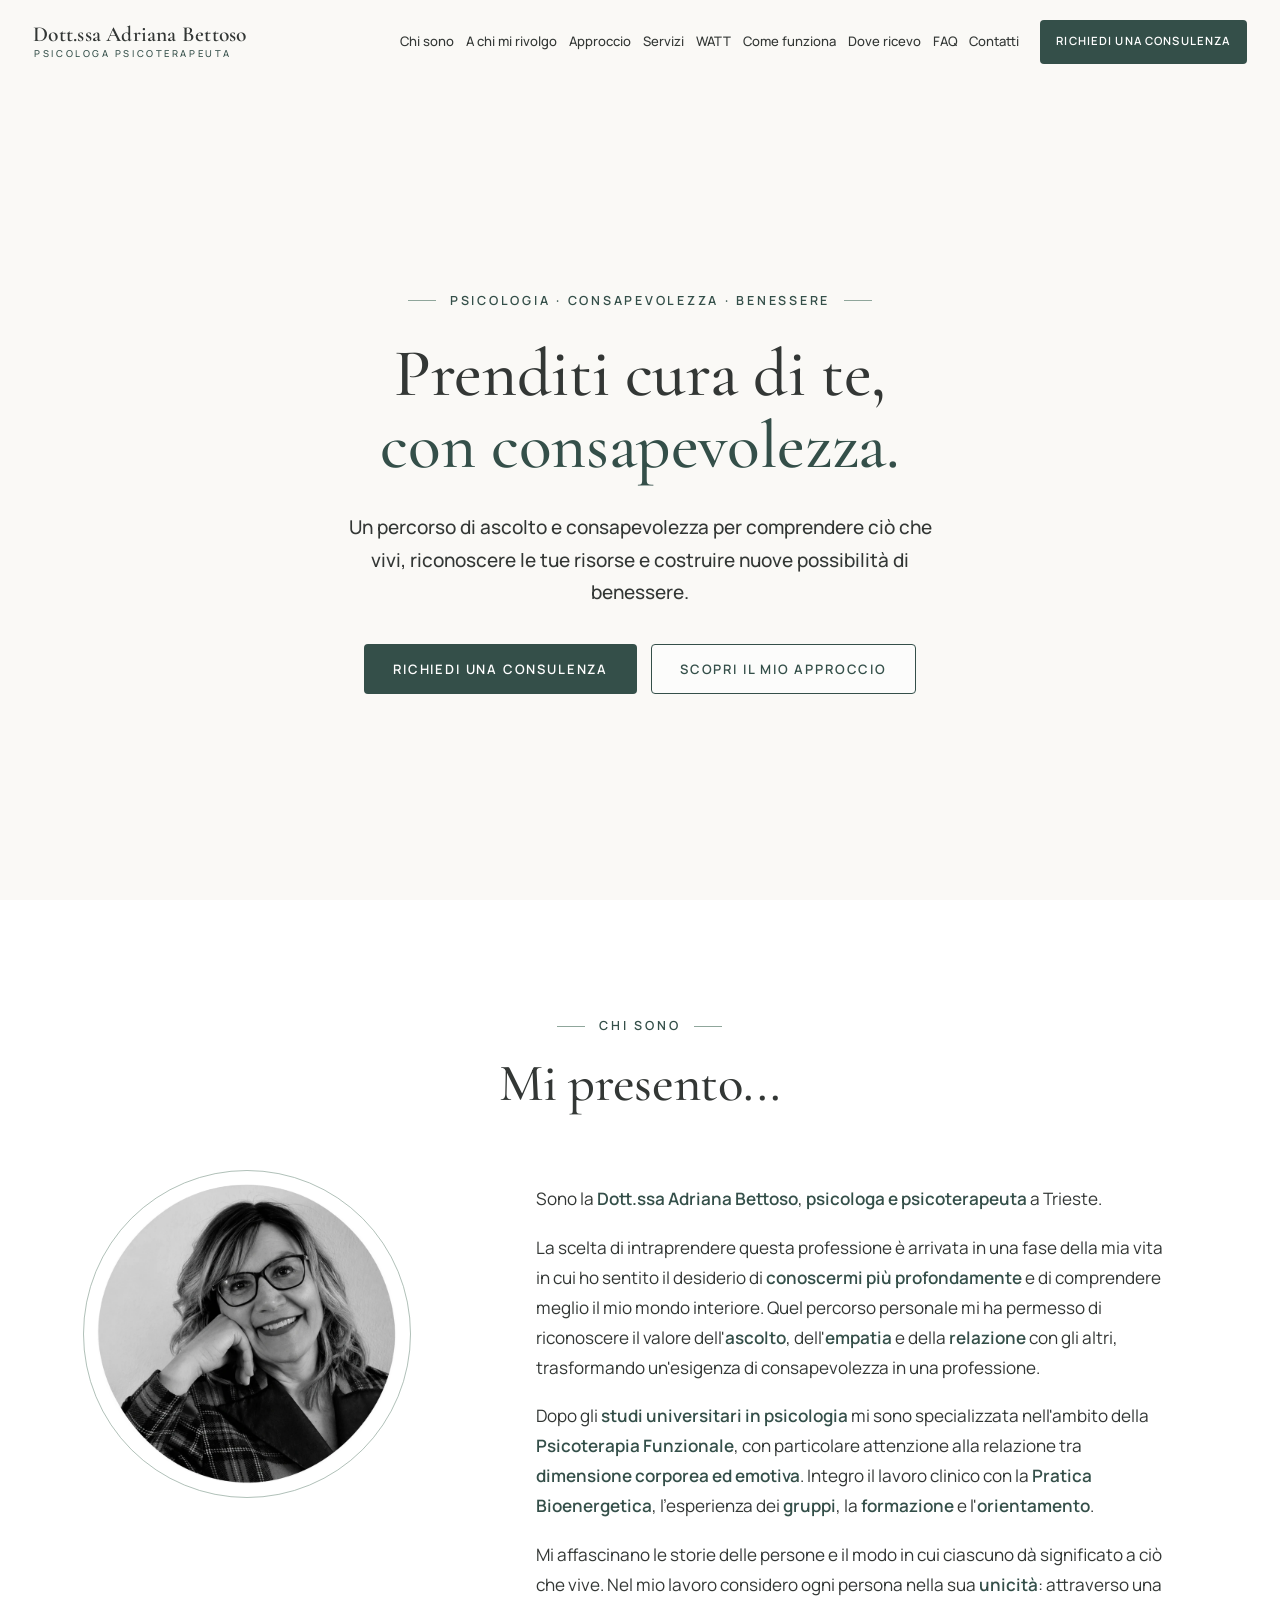
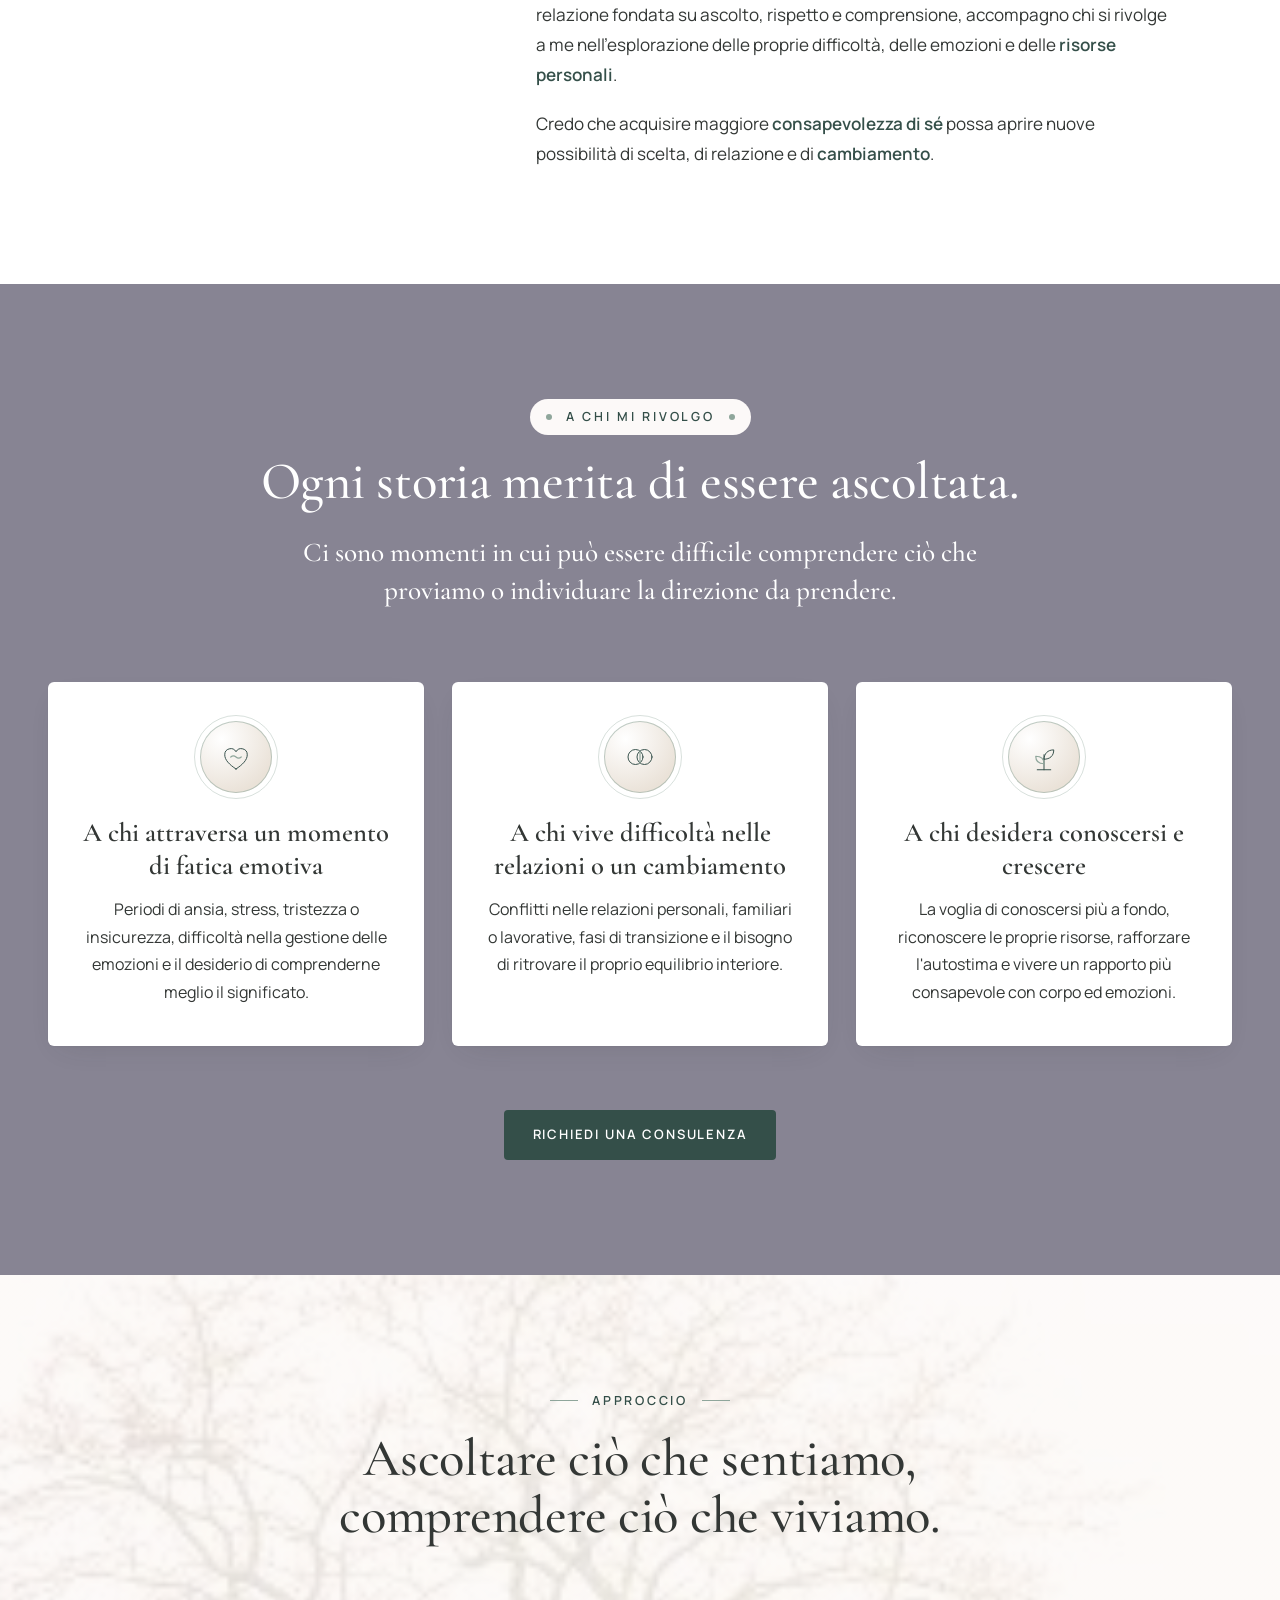
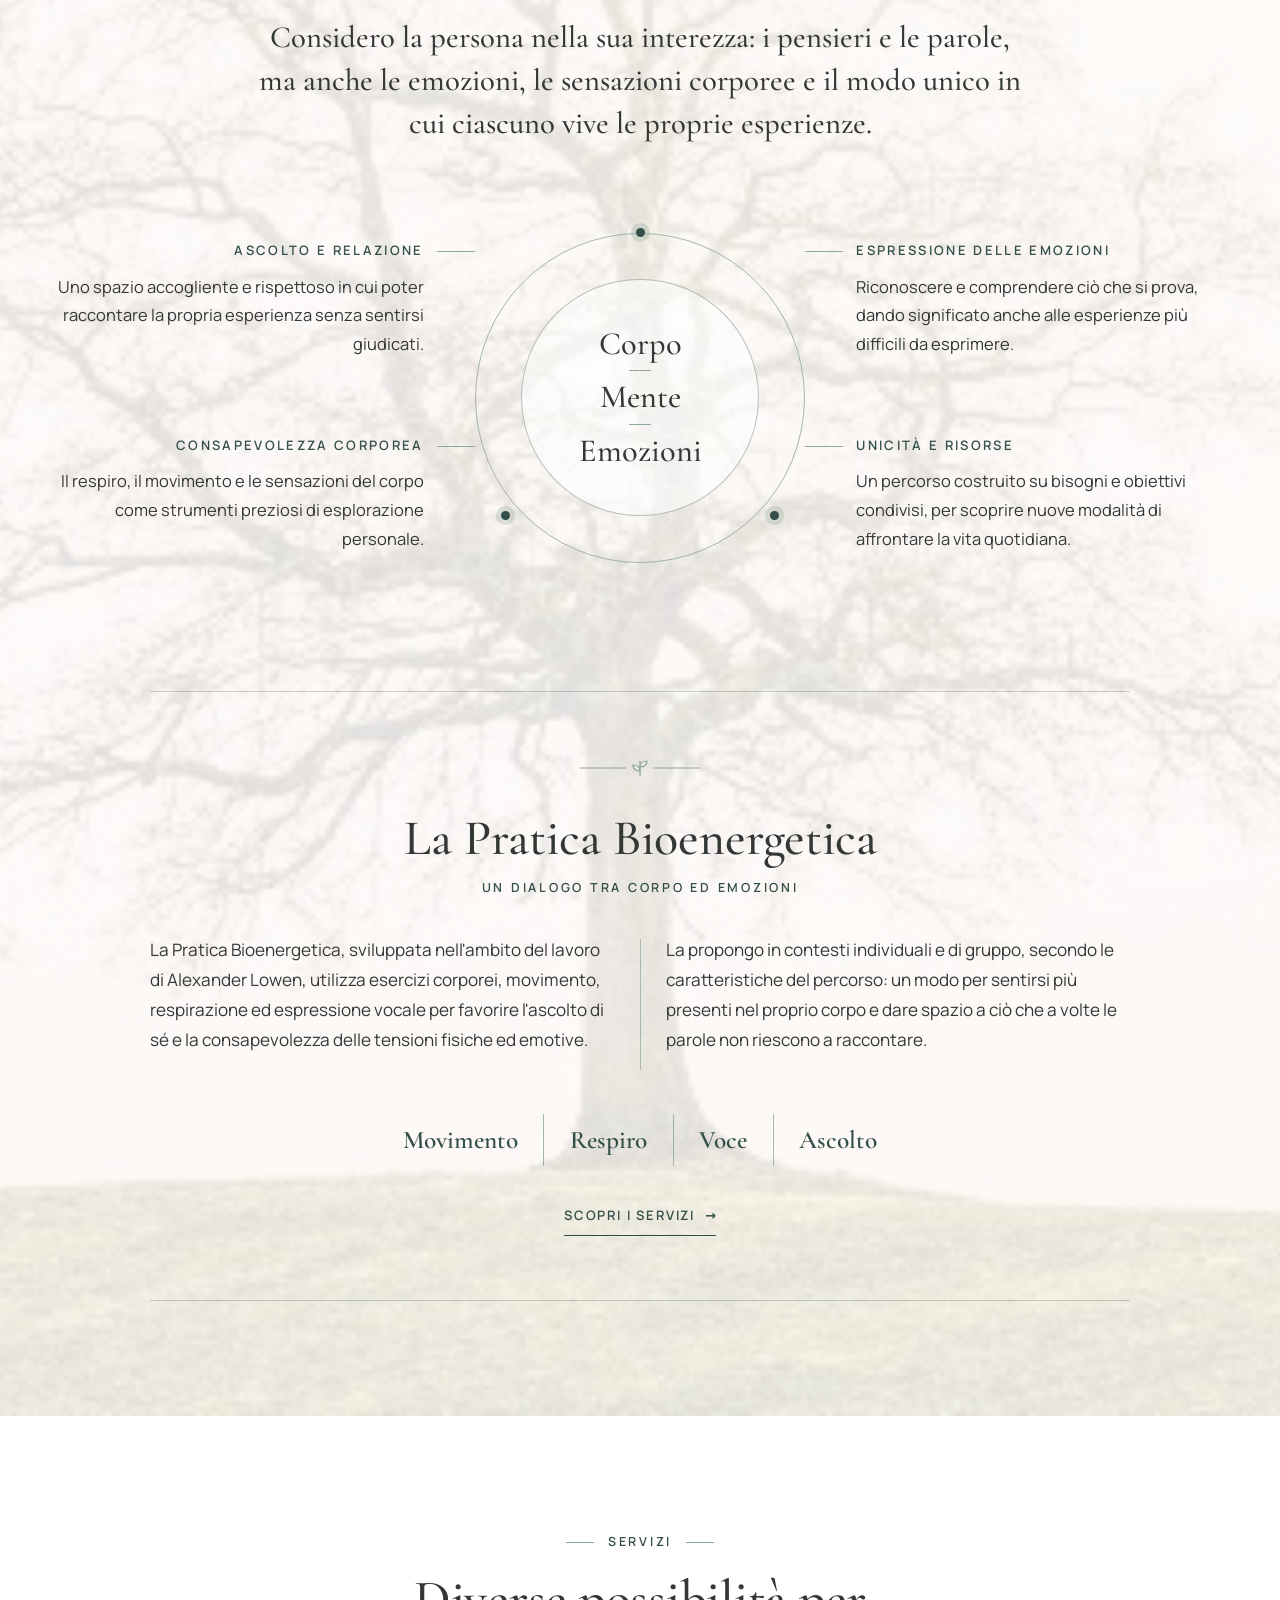
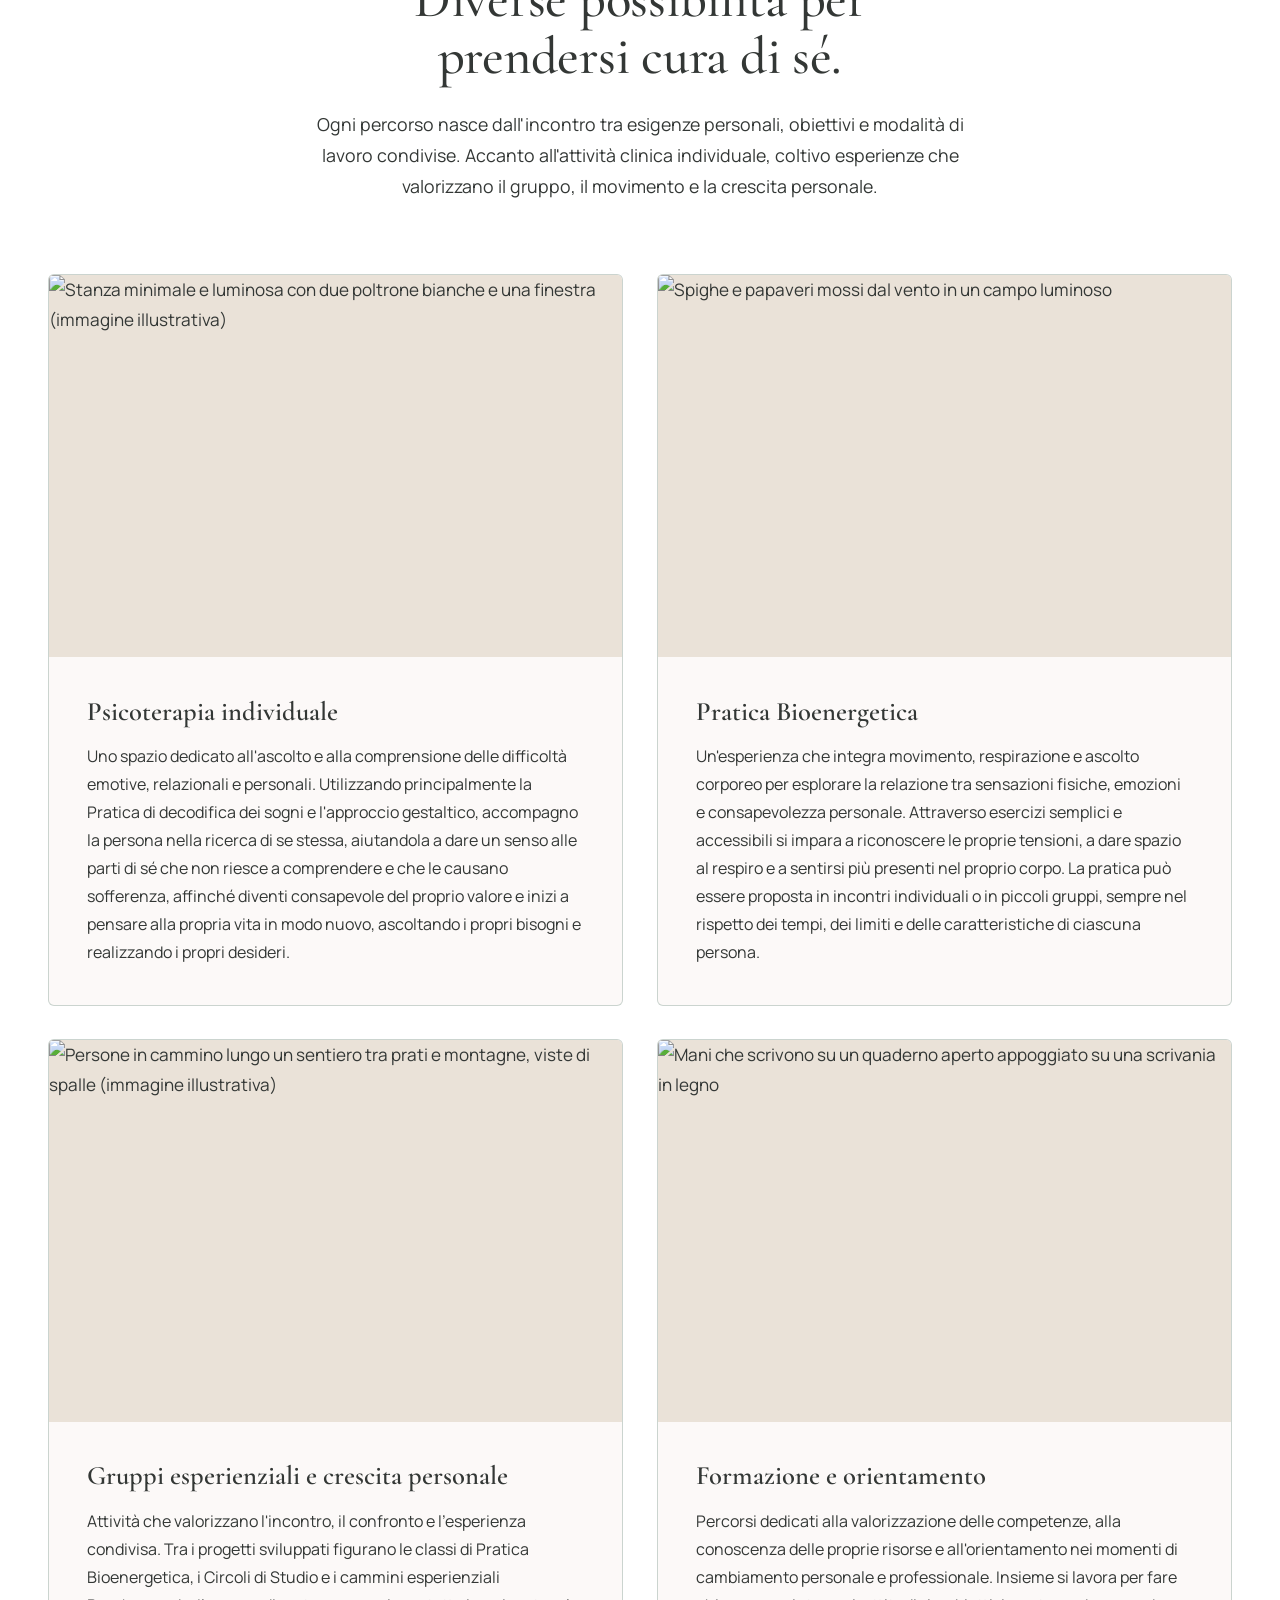
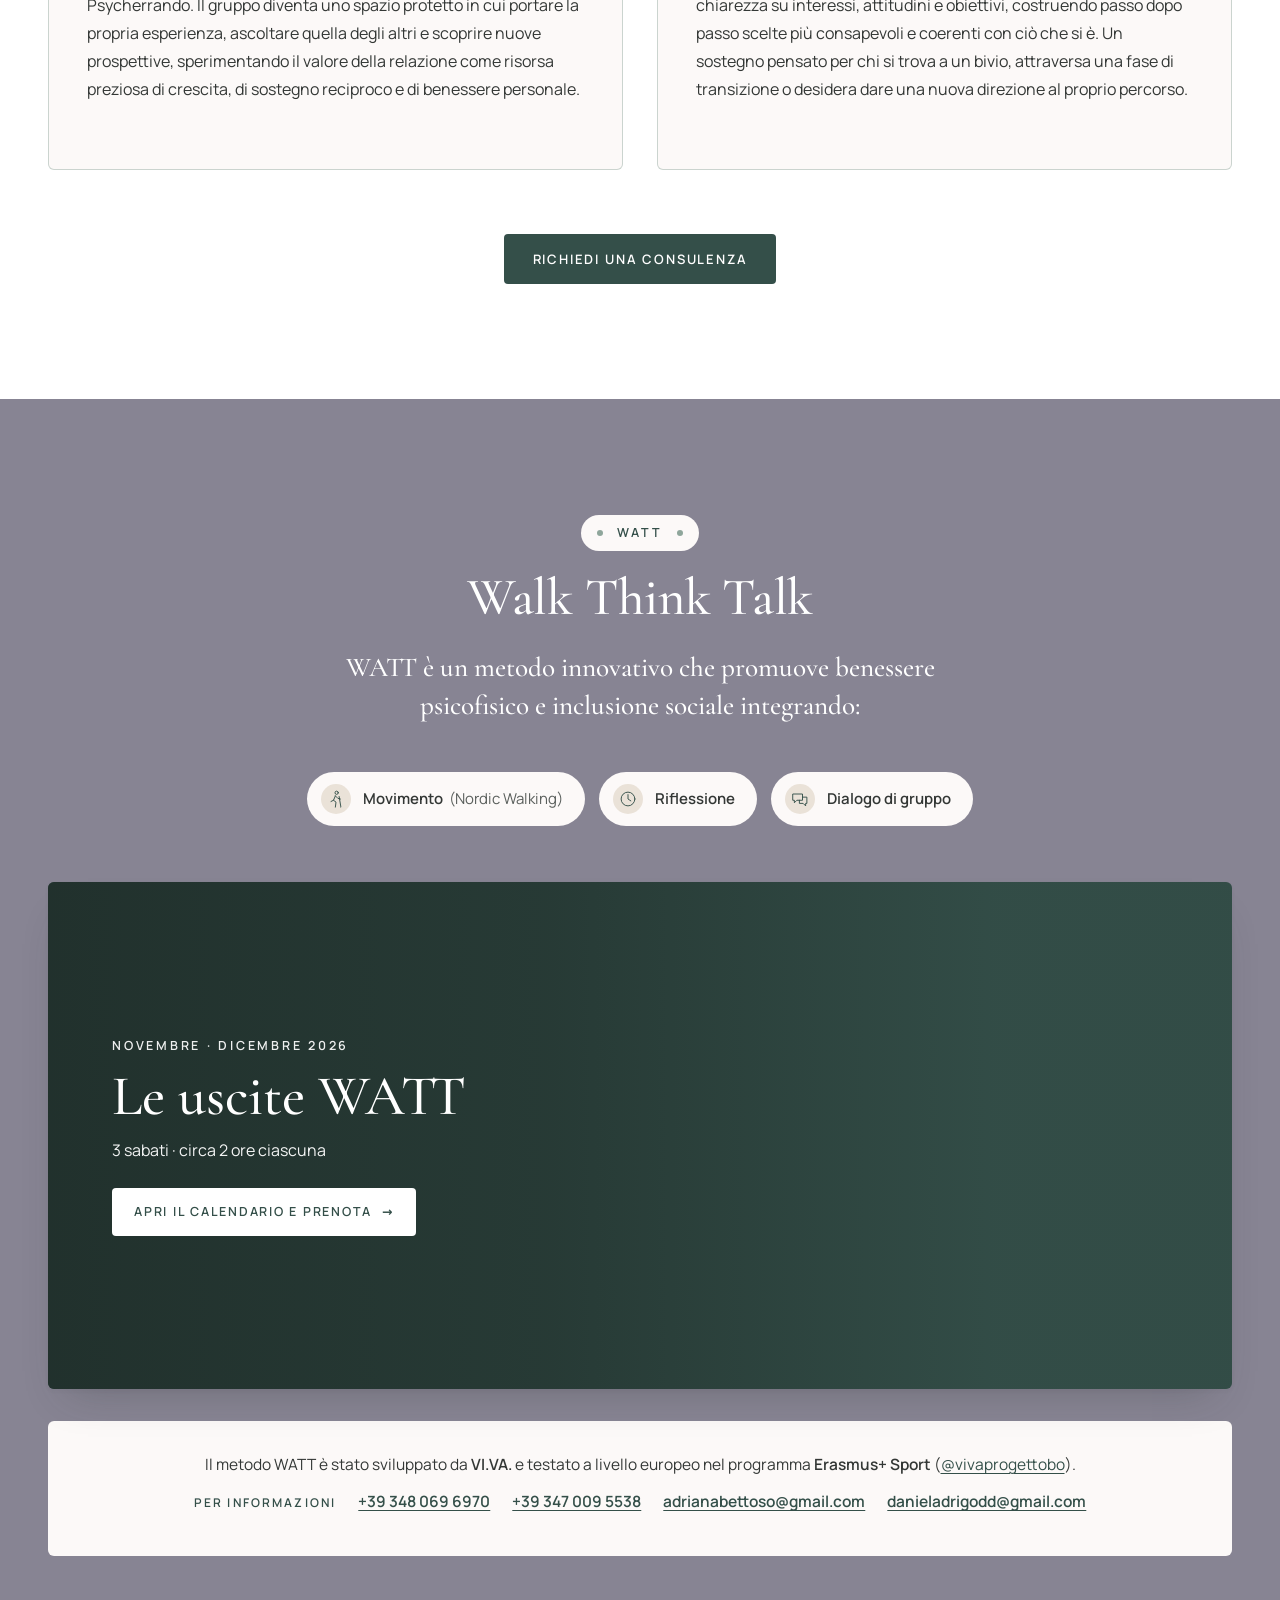
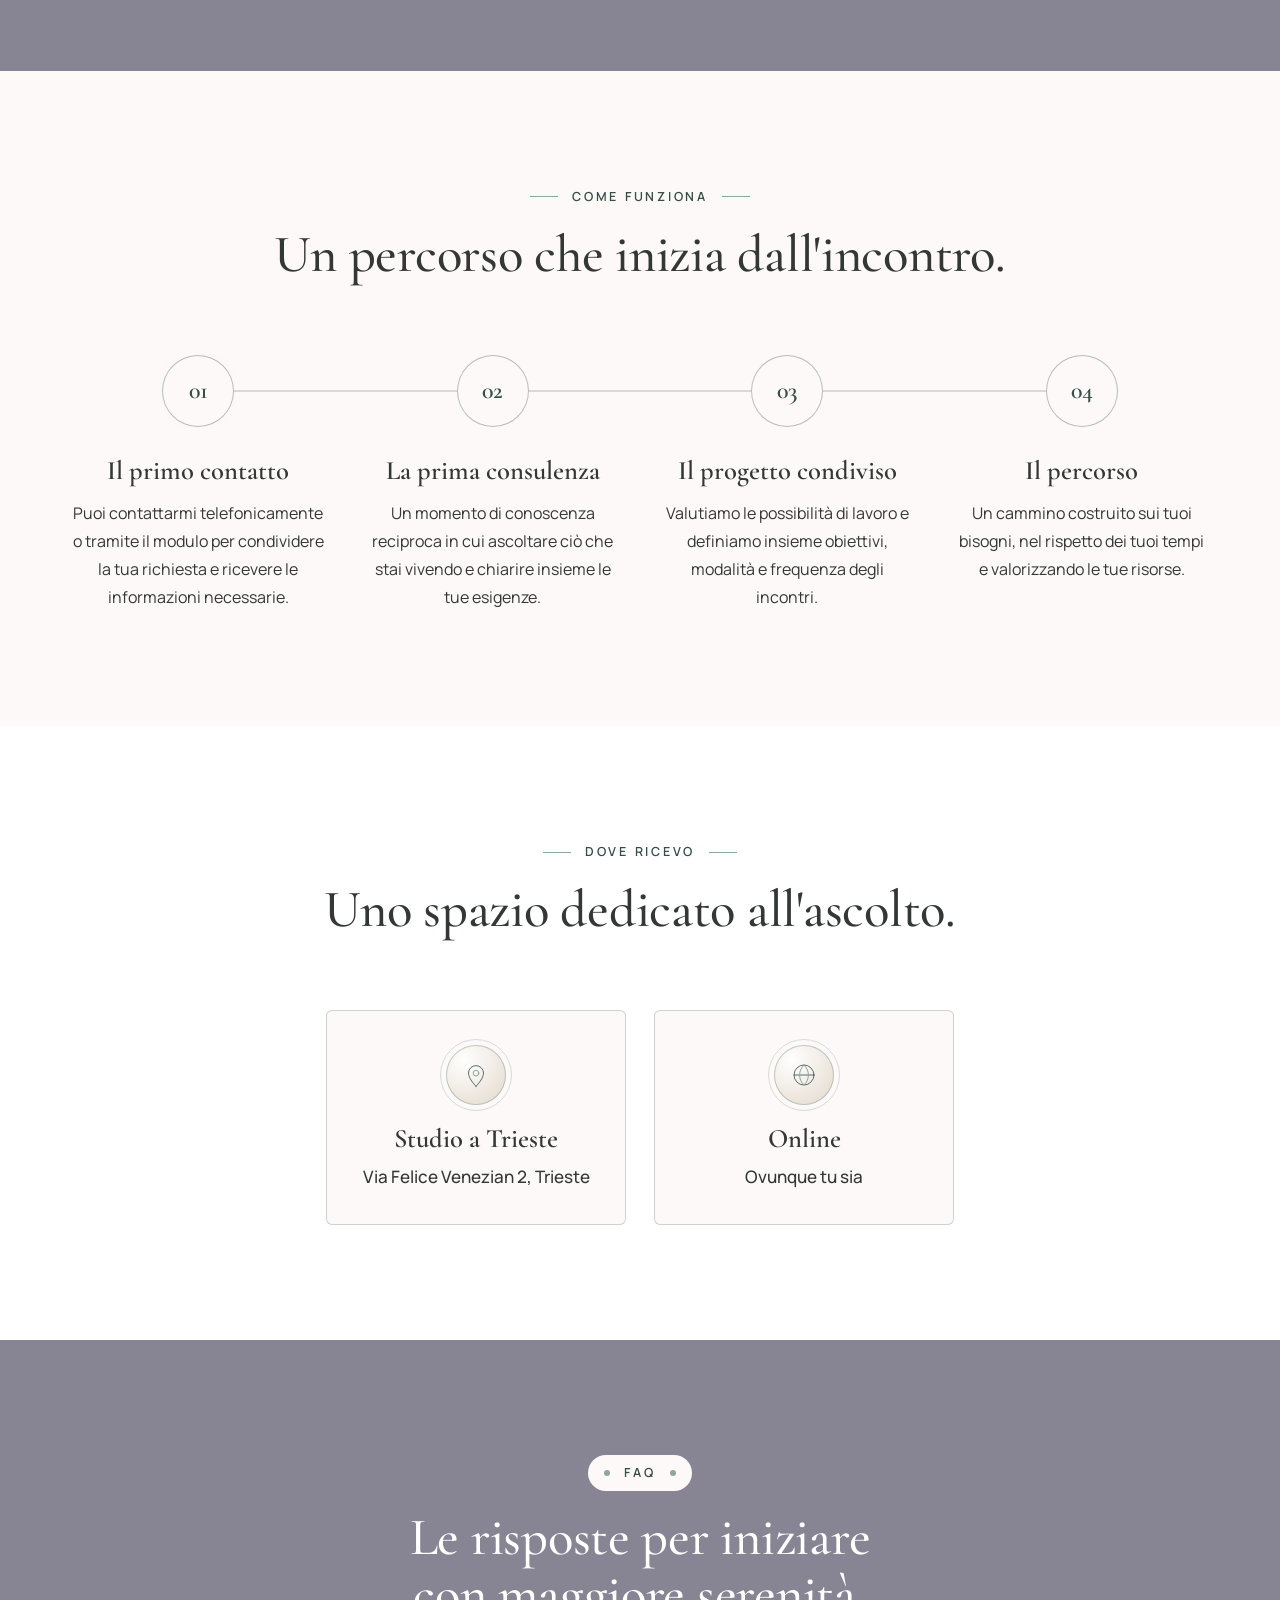
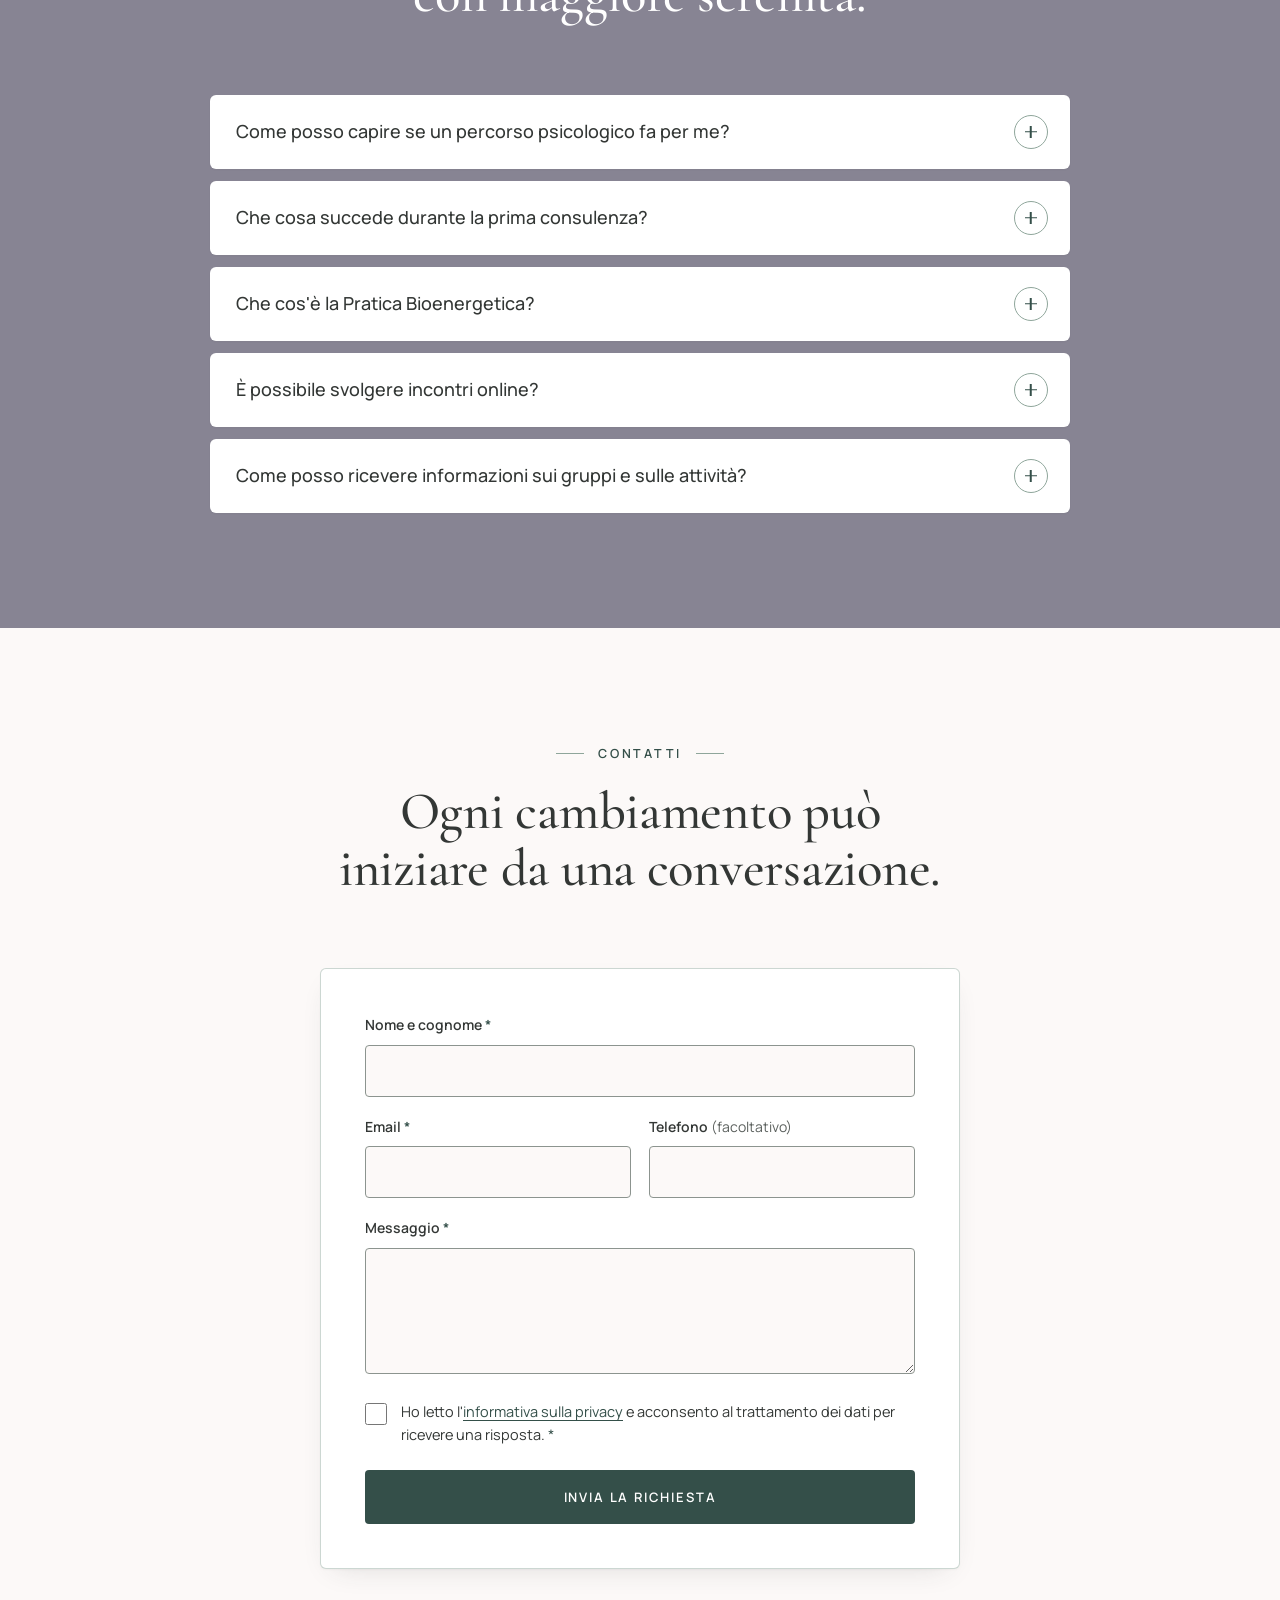
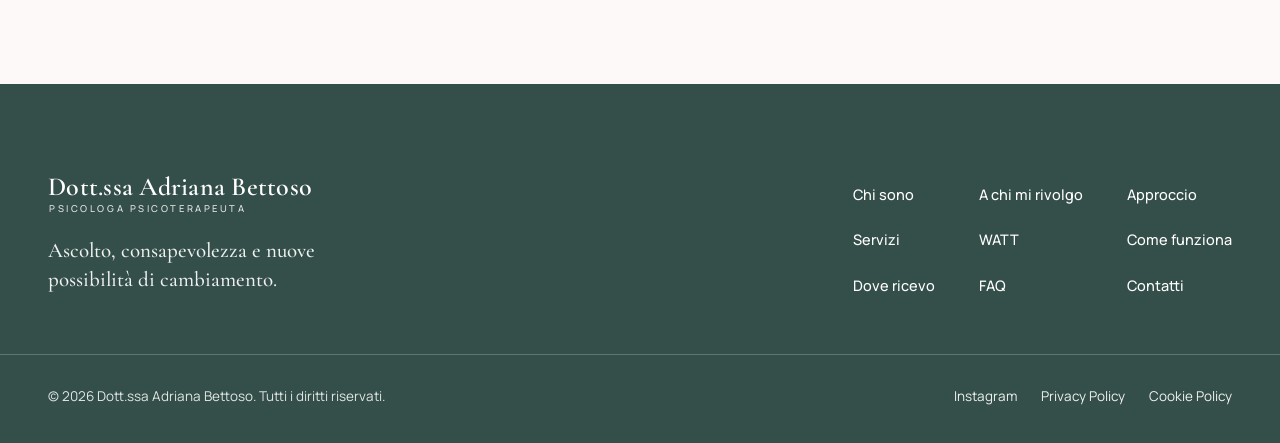
==== index.html @ 7ecc346e "Sito one-page Dott.ssa Adriana Bettoso Header e footer con tutte le voci di menu, hero bicolore, Chi" ====
<!doctype html>
<html lang="it">
<head>
  <meta charset="utf-8">
  <meta name="viewport" content="width=device-width, initial-scale=1">
  <title>Adriana Bettoso | Psicologa Psicoterapeuta a Trieste</title>
  <meta name="description" content="Adriana Bettoso, psicologa psicoterapeuta a Trieste. Percorsi individuali, approccio psico-corporeo, Pratica Bioenergetica e crescita personale.">
  <meta name="theme-color" content="#FAF9F6">
  <meta property="og:type" content="website">
  <meta property="og:locale" content="it_IT">
  <meta property="og:title" content="Adriana Bettoso | Psicologa Psicoterapeuta a Trieste">
  <meta property="og:description" content="Percorsi individuali, approccio psico-corporeo, Pratica Bioenergetica e crescita personale a Trieste.">
  <!-- TODO prima della pubblicazione definitiva: <link rel="canonical" href="https://DOMINIO-DEFINITIVO/"> e og:url / og:image -->

  <link rel="preload" href="assets/fonts/cormorant-garamond-latin.woff2" as="font" type="font/woff2" crossorigin>
  <link rel="preload" href="assets/fonts/manrope-latin.woff2" as="font" type="font/woff2" crossorigin>
  <link rel="preconnect" href="https://images.unsplash.com">
  <link rel="preload" as="image"
        imagesrcset="https://images.unsplash.com/photo-1441974231531-c6227db76b6e?auto=format&fit=crop&w=800&q=70 800w, https://images.unsplash.com/photo-1441974231531-c6227db76b6e?auto=format&fit=crop&w=1400&q=70 1400w, https://images.unsplash.com/photo-1441974231531-c6227db76b6e?auto=format&fit=crop&w=2200&q=70 2200w"
        imagesizes="100vw" fetchpriority="high">
  <link rel="stylesheet" href="assets/css/style.css">
  <script>document.documentElement.classList.add('js');</script>

  <!--
    Dati strutturati: da attivare SOLO dopo conferma di indirizzo, telefono e dati professionali.
    <script type="application/ld+json">
    {
      "@context": "https://schema.org",
      "@type": "Psychologist",
      "name": "Dott.ssa Adriana Bettoso",
      "description": "Psicologa Psicoterapeuta a Trieste",
      "telephone": "+39 348 069 6970",
      "address": { "@type": "PostalAddress", "streetAddress": "Via Felice Venezian 2", "addressLocality": "Trieste", "addressCountry": "IT" },
      "sameAs": ["https://www.instagram.com/abettoso/"]
    }
    </script>
  -->
</head>
<body>
  <a class="skip-link" href="#main">Vai al contenuto</a>

  <!-- HEADER -->
  <header class="site-header" id="site-header">
    <div class="header-inner">
      <a class="wordmark" href="#home" aria-label="Dott.ssa Adriana Bettoso, Psicologa Psicoterapeuta — torna all'inizio">
        <span class="wordmark-name">Dott.ssa Adriana Bettoso</span>
        <span class="wordmark-role">Psicologa Psicoterapeuta</span>
      </a>

      <button class="nav-toggle" type="button" aria-expanded="false" aria-controls="site-nav">
        <span class="nav-toggle-lines" aria-hidden="true"><span></span><span></span><span></span></span>
        <span class="visually-hidden">Apri il menu</span>
      </button>

      <nav class="site-nav" id="site-nav" aria-label="Navigazione principale">
        <ul class="nav-list">
          <li><a href="#chi-sono">Chi sono</a></li>
          <li><a href="#a-chi-mi-rivolgo">A chi mi rivolgo</a></li>
          <li><a href="#approccio">Approccio</a></li>
          <li><a href="#servizi">Servizi</a></li>
          <li><a href="#watt">WATT</a></li>
          <li><a href="#come-funziona">Come funziona</a></li>
          <li><a href="#dove-ricevo">Dove ricevo</a></li>
          <li><a href="#faq">FAQ</a></li>
          <li><a href="#contatti">Contatti</a></li>
        </ul>
        <a class="btn btn-primary nav-cta" href="#contatti">Richiedi una consulenza</a>
      </nav>
    </div>
  </header>

  <main id="main">

    <!-- HERO -->
    <section class="hero" id="home" aria-labelledby="hero-title">
      <img class="hero-media"
           src="https://images.unsplash.com/photo-1441974231531-c6227db76b6e?auto=format&fit=crop&w=1400&q=70"
           srcset="https://images.unsplash.com/photo-1441974231531-c6227db76b6e?auto=format&fit=crop&w=800&q=70 800w,
                   https://images.unsplash.com/photo-1441974231531-c6227db76b6e?auto=format&fit=crop&w=1400&q=70 1400w,
                   https://images.unsplash.com/photo-1441974231531-c6227db76b6e?auto=format&fit=crop&w=2200&q=70 2200w"
           sizes="100vw" width="2200" height="1467"
           alt="Sentiero che attraversa un bosco illuminato dalla luce morbida del mattino"
           fetchpriority="high" decoding="async">
      <div class="hero-overlay" aria-hidden="true"></div>
      <div class="container hero-content">
        <p class="eyebrow">Psicologia · Consapevolezza · Benessere</p>
        <h1 id="hero-title">
          <span class="h1-line">Prenditi cura di te,</span>
          <span class="h1-line h1-accent">con consapevolezza.</span>
        </h1>
        <p class="hero-lead">Un percorso di ascolto e consapevolezza per comprendere ciò che vivi, riconoscere le tue risorse e costruire nuove possibilità di benessere.</p>
        <div class="btn-row">
          <a class="btn btn-primary" href="#contatti">Richiedi una consulenza</a>
          <a class="btn btn-secondary" href="#approccio">Scopri il mio approccio</a>
        </div>
      </div>
    </section>

    <!-- CHI SONO -->
    <section class="section bg-white" id="chi-sono" aria-labelledby="chi-sono-title">
      <div class="container about-layout">
        <figure class="about-photo reveal">
          <div class="portrait">
            <img src="assets/img/adriana-bettoso.webp" width="800" height="800" loading="lazy" decoding="async"
                 alt="Ritratto in bianco e nero della Dott.ssa Adriana Bettoso, sorridente, con occhiali e giacca a quadri">
          </div>
        </figure>

        <header class="section-head about-head reveal">
          <p class="eyebrow">Chi sono</p>
          <h2 id="chi-sono-title">Mi presento...</h2>
        </header>

        <div class="about-text reveal">
          <!-- Verificare denominazione esatta di titoli, istituti e dati di iscrizione all'Albo prima della pubblicazione. -->
          <p>Sono la <strong>Dott.ssa Adriana Bettoso</strong>, <strong>psicologa e psicoterapeuta</strong> a Trieste.</p>
          <p>La scelta di intraprendere questa professione è arrivata in una fase della mia vita in cui ho sentito il desiderio di <strong>conoscermi più profondamente</strong> e di comprendere meglio il mio mondo interiore. Quel percorso personale mi ha permesso di riconoscere il valore dell'<strong>ascolto</strong>, dell'<strong>empatia</strong> e della <strong>relazione</strong> con gli altri, trasformando un'esigenza di consapevolezza in una professione.</p>
          <p>Dopo gli <strong>studi universitari in psicologia</strong> mi sono specializzata nell'ambito della <strong>Psicoterapia Funzionale</strong>, con particolare attenzione alla relazione tra <strong>dimensione corporea ed emotiva</strong>. Integro il lavoro clinico con la <strong>Pratica Bioenergetica</strong>, l'esperienza dei <strong>gruppi</strong>, la <strong>formazione</strong> e l'<strong>orientamento</strong>.</p>
          <p>Mi affascinano le storie delle persone e il modo in cui ciascuno dà significato a ciò che vive. Nel mio lavoro considero ogni persona nella sua <strong>unicità</strong>: attraverso una relazione fondata su ascolto, rispetto e comprensione, accompagno chi si rivolge a me nell'esplorazione delle proprie difficoltà, delle emozioni e delle <strong>risorse personali</strong>.</p>
          <p>Credo che acquisire maggiore <strong>consapevolezza di sé</strong> possa aprire nuove possibilità di scelta, di relazione e di <strong>cambiamento</strong>.</p>
        </div>
      </div>
    </section>

    <!-- A CHI MI RIVOLGO -->
    <section class="section bg-mauve" id="a-chi-mi-rivolgo" aria-labelledby="rivolgo-title">
      <div class="container">
        <header class="section-head reveal">
          <p class="eyebrow">A chi mi rivolgo</p>
          <h2 id="rivolgo-title">Ogni storia merita di essere ascoltata.</h2>
          <p class="section-intro">Ci sono momenti in cui può essere difficile comprendere ciò che proviamo o individuare la direzione da prendere.</p>
        </header>

        <ul class="audience-grid" role="list">
          <li class="audience-card reveal">
            <span class="icon-badge" aria-hidden="true">
              <svg viewBox="0 0 48 48"><path d="M24 40c-9-6-15-12-15-19a8 8 0 0 1 15-4 8 8 0 0 1 15 4c0 7-6 13-15 19z"/><path class="accent" d="M17 24c2.5-2.2 4.5-2.2 7 0s4.5 2.2 7 0"/></svg>
            </span>
            <h3>A chi attraversa un momento di fatica emotiva</h3>
            <p>Periodi di ansia, stress, tristezza o insicurezza, difficoltà nella gestione delle emozioni e il desiderio di comprenderne meglio il significato.</p>
          </li>
          <li class="audience-card reveal">
            <span class="icon-badge" aria-hidden="true">
              <svg viewBox="0 0 48 48"><circle cx="18" cy="24" r="10"/><circle cx="30" cy="24" r="10"/><path class="accent" d="M24 16.5v15"/></svg>
            </span>
            <h3>A chi vive difficoltà nelle relazioni o un cambiamento</h3>
            <p>Conflitti nelle relazioni personali, familiari o lavorative, fasi di transizione e il bisogno di ritrovare il proprio equilibrio interiore.</p>
          </li>
          <li class="audience-card reveal">
            <span class="icon-badge" aria-hidden="true">
              <svg viewBox="0 0 48 48"><path d="M24 41V21"/><path d="M24 27c0-7.5 5-12.5 13-12.5 0 8-5 12.5-13 12.5z"/><path class="accent" d="M24 33c0-6-4-10-11-10 0 6 4 10 11 10z"/><path d="M15 41h18"/></svg>
            </span>
            <h3>A chi desidera conoscersi e crescere</h3>
            <p>La voglia di conoscersi più a fondo, riconoscere le proprie risorse, rafforzare l'autostima e vivere un rapporto più consapevole con corpo ed emozioni.</p>
          </li>
        </ul>

        <div class="section-cta reveal">
          <a class="btn btn-primary" href="#contatti">Richiedi una consulenza</a>
        </div>
      </div>
    </section>

    <!-- APPROCCIO -->
    <section class="section bg-cream approach" id="approccio" aria-labelledby="approccio-title">
      <div class="approach-bg" aria-hidden="true"></div>
      <div class="container">
        <header class="section-head reveal">
          <p class="eyebrow">Approccio</p>
          <h2 id="approccio-title">Ascoltare ciò che sentiamo, comprendere ciò che viviamo.</h2>
        </header>

        <p class="approach-lead reveal">Considero la persona nella sua interezza: i pensieri e le parole, ma anche le emozioni, le sensazioni corporee e il modo unico in cui ciascuno vive le proprie esperienze.</p>

        <div class="orbit-layout">
          <ul class="orbit-side orbit-left" role="list">
            <li class="orbit-item reveal">
              <h3>Ascolto e relazione</h3>
              <p>Uno spazio accogliente e rispettoso in cui poter raccontare la propria esperienza senza sentirsi giudicati.</p>
            </li>
            <li class="orbit-item reveal">
              <h3>Consapevolezza corporea</h3>
              <p>Il respiro, il movimento e le sensazioni del corpo come strumenti preziosi di esplorazione personale.</p>
            </li>
          </ul>

          <div class="orbit reveal" aria-hidden="true">
            <span class="orbit-ring orbit-ring-1"></span>
            <span class="orbit-ring orbit-ring-2"></span>
            <span class="orbit-dot orbit-dot-1"></span>
            <span class="orbit-dot orbit-dot-2"></span>
            <span class="orbit-dot orbit-dot-3"></span>
            <span class="orbit-words">
              <span>Corpo</span>
              <span class="orbit-sep"></span>
              <span>Mente</span>
              <span class="orbit-sep"></span>
              <span>Emozioni</span>
            </span>
          </div>

          <ul class="orbit-side orbit-right" role="list">
            <li class="orbit-item reveal">
              <h3>Espressione delle emozioni</h3>
              <p>Riconoscere e comprendere ciò che si prova, dando significato anche alle esperienze più difficili da esprimere.</p>
            </li>
            <li class="orbit-item reveal">
              <h3>Unicità e risorse</h3>
              <p>Un percorso costruito su bisogni e obiettivi condivisi, per scoprire nuove modalità di affrontare la vita quotidiana.</p>
            </li>
          </ul>
        </div>

        <div class="bio reveal" aria-labelledby="bio-title">
          <svg class="bio-sprig" viewBox="0 0 120 24" aria-hidden="true"><path d="M0 12h46M74 12h46"/><path d="M60 20V5"/><path d="M60 11c0-4 3-6 7-6 0 4-3 6-7 6zM60 15c0-4-3-6-7-6 0 4 3 6 7 6z"/></svg>
          <h3 id="bio-title">La Pratica Bioenergetica</h3>
          <p class="bio-caption">Un dialogo tra corpo ed emozioni</p>
          <div class="bio-columns">
            <p>La Pratica Bioenergetica, sviluppata nell'ambito del lavoro di Alexander Lowen, utilizza esercizi corporei, movimento, respirazione ed espressione vocale per favorire l'ascolto di sé e la consapevolezza delle tensioni fisiche ed emotive.</p>
            <p>La propongo in contesti individuali e di gruppo, secondo le caratteristiche del percorso: un modo per sentirsi più presenti nel proprio corpo e dare spazio a ciò che a volte le parole non riescono a raccontare.</p>
          </div>
          <ul class="bio-keywords" role="list">
            <li>Movimento</li>
            <li>Respiro</li>
            <li>Voce</li>
            <li>Ascolto</li>
          </ul>
          <a class="text-link" href="#servizi">Scopri i servizi</a>
        </div>
      </div>
    </section>

    <!-- SERVIZI -->
    <section class="section bg-white" id="servizi" aria-labelledby="servizi-title">
      <div class="container">
        <header class="section-head reveal">
          <p class="eyebrow">Servizi</p>
          <h2 id="servizi-title">Diverse possibilità per prendersi cura di sé.</h2>
          <p class="section-intro">Ogni percorso nasce dall'incontro tra esigenze personali, obiettivi e modalità di lavoro condivise. Accanto all'attività clinica individuale, coltivo esperienze che valorizzano il gruppo, il movimento e la crescita personale.</p>
        </header>

        <ul class="services-grid" role="list">
          <li class="service-card reveal">
            <div class="service-media">
              <img src="https://images.unsplash.com/photo-1781796113466-d74ff6c237d2?auto=format&fit=crop&w=900&h=600&q=72"
                   srcset="https://images.unsplash.com/photo-1781796113466-d74ff6c237d2?auto=format&fit=crop&w=600&h=400&q=72 600w,
                           https://images.unsplash.com/photo-1781796113466-d74ff6c237d2?auto=format&fit=crop&w=900&h=600&q=72 900w"
                   sizes="(min-width: 860px) 560px, 100vw" width="900" height="600" loading="lazy" decoding="async"
                   alt="Stanza minimale e luminosa con due poltrone bianche e una finestra (immagine illustrativa)">
            </div>
            <div class="service-body">
              <h3>Psicoterapia individuale</h3>
              <p>Uno spazio dedicato all'ascolto e alla comprensione delle difficoltà emotive, relazionali e personali. Utilizzando principalmente la Pratica di decodifica dei sogni e l'approccio gestaltico, accompagno la persona nella ricerca di se stessa, aiutandola a dare un senso alle parti di sé che non riesce a comprendere e che le causano sofferenza, affinché diventi consapevole del proprio valore e inizi a pensare alla propria vita in modo nuovo, ascoltando i propri bisogni e realizzando i propri desideri.</p>
            </div>
          </li>
          <li class="service-card reveal">
            <div class="service-media">
              <img src="https://images.unsplash.com/photo-1465146344425-f00d5f5c8f07?auto=format&fit=crop&w=900&h=600&q=70"
                   srcset="https://images.unsplash.com/photo-1465146344425-f00d5f5c8f07?auto=format&fit=crop&w=600&h=400&q=70 600w,
                           https://images.unsplash.com/photo-1465146344425-f00d5f5c8f07?auto=format&fit=crop&w=900&h=600&q=70 900w"
                   sizes="(min-width: 860px) 560px, 100vw" width="900" height="600" loading="lazy" decoding="async"
                   alt="Spighe e papaveri mossi dal vento in un campo luminoso">
            </div>
            <div class="service-body">
              <h3>Pratica Bioenergetica</h3>
              <p>Un'esperienza che integra movimento, respirazione e ascolto corporeo per esplorare la relazione tra sensazioni fisiche, emozioni e consapevolezza personale. Attraverso esercizi semplici e accessibili si impara a riconoscere le proprie tensioni, a dare spazio al respiro e a sentirsi più presenti nel proprio corpo. La pratica può essere proposta in incontri individuali o in piccoli gruppi, sempre nel rispetto dei tempi, dei limiti e delle caratteristiche di ciascuna persona.</p>
            </div>
          </li>
          <li class="service-card reveal">
            <div class="service-media">
              <img src="https://images.unsplash.com/photo-1551632811-561732d1e306?auto=format&fit=crop&w=900&h=600&q=70"
                   srcset="https://images.unsplash.com/photo-1551632811-561732d1e306?auto=format&fit=crop&w=600&h=400&q=70 600w,
                           https://images.unsplash.com/photo-1551632811-561732d1e306?auto=format&fit=crop&w=900&h=600&q=70 900w"
                   sizes="(min-width: 860px) 560px, 100vw" width="900" height="600" loading="lazy" decoding="async"
                   alt="Persone in cammino lungo un sentiero tra prati e montagne, viste di spalle (immagine illustrativa)">
            </div>
            <div class="service-body">
              <h3>Gruppi esperienziali e crescita personale</h3>
              <p>Attività che valorizzano l'incontro, il confronto e l'esperienza condivisa. Tra i progetti sviluppati figurano le classi di Pratica Bioenergetica, i Circoli di Studio e i cammini esperienziali Psycherrando. Il gruppo diventa uno spazio protetto in cui portare la propria esperienza, ascoltare quella degli altri e scoprire nuove prospettive, sperimentando il valore della relazione come risorsa preziosa di crescita, di sostegno reciproco e di benessere personale.</p>
            </div>
          </li>
          <li class="service-card reveal">
            <div class="service-media">
              <img src="https://images.unsplash.com/photo-1456324504439-367cee3b3c32?auto=format&fit=crop&w=900&h=600&q=70"
                   srcset="https://images.unsplash.com/photo-1456324504439-367cee3b3c32?auto=format&fit=crop&w=600&h=400&q=70 600w,
                           https://images.unsplash.com/photo-1456324504439-367cee3b3c32?auto=format&fit=crop&w=900&h=600&q=70 900w"
                   sizes="(min-width: 860px) 560px, 100vw" width="900" height="600" loading="lazy" decoding="async"
                   alt="Mani che scrivono su un quaderno aperto appoggiato su una scrivania in legno">
            </div>
            <div class="service-body">
              <h3>Formazione e orientamento</h3>
              <p>Percorsi dedicati alla valorizzazione delle competenze, alla conoscenza delle proprie risorse e all'orientamento nei momenti di cambiamento personale e professionale. Insieme si lavora per fare chiarezza su interessi, attitudini e obiettivi, costruendo passo dopo passo scelte più consapevoli e coerenti con ciò che si è. Un sostegno pensato per chi si trova a un bivio, attraversa una fase di transizione o desidera dare una nuova direzione al proprio percorso.</p>
            </div>
          </li>
        </ul>

        <div class="section-cta reveal">
          <a class="btn btn-primary" href="#contatti">Richiedi una consulenza</a>
        </div>
      </div>
    </section>

    <!-- WATT -->
    <section class="section bg-mauve" id="watt" aria-labelledby="watt-title">
      <div class="container">
        <header class="section-head reveal">
          <p class="eyebrow">WATT</p>
          <h2 id="watt-title">Walk Think Talk</h2>
          <p class="section-intro">WATT è un metodo innovativo che promuove benessere psicofisico e inclusione sociale integrando:</p>
        </header>

        <ul class="watt-pillars reveal" role="list">
          <li>
            <svg viewBox="0 0 32 32" aria-hidden="true"><circle cx="17" cy="6" r="2.6"/><path d="M15 11l-3 7 4 3-1 8M15 11l4 4 4 1M12 18l-4 2M21 12l3 18"/></svg>
            Movimento <span>(Nordic Walking)</span>
          </li>
          <li>
            <svg viewBox="0 0 32 32" aria-hidden="true"><circle cx="16" cy="16" r="11"/><path d="M16 9v7l4.5 3"/></svg>
            Riflessione
          </li>
          <li>
            <svg viewBox="0 0 32 32" aria-hidden="true"><path d="M5 8h15v10H11l-4 4v-4H5z"/><path d="M20 13h7v10h-2v4l-4-4h-6v-5"/></svg>
            Dialogo di gruppo
          </li>
        </ul>

        <button class="watt-cover reveal" type="button" id="watt-open" aria-haspopup="dialog" aria-controls="watt-dialog">
          <img src="https://images.unsplash.com/photo-1698924765005-61ced8afcdb4?auto=format&fit=crop&w=1400&h=600&q=72"
               srcset="https://images.unsplash.com/photo-1698924765005-61ced8afcdb4?auto=format&fit=crop&w=800&h=420&q=72 800w,
                       https://images.unsplash.com/photo-1698924765005-61ced8afcdb4?auto=format&fit=crop&w=1400&h=600&q=72 1400w,
                       https://images.unsplash.com/photo-1698924765005-61ced8afcdb4?auto=format&fit=crop&w=2000&h=860&q=72 2000w"
               sizes="(min-width: 1248px) 1200px, 100vw" width="1400" height="600" loading="lazy" decoding="async" alt="">
          <span class="watt-cover-shade" aria-hidden="true"></span>
          <span class="watt-cover-content">
            <span class="watt-cover-kicker">Novembre · Dicembre 2026</span>
            <span class="watt-cover-title">Le uscite WATT</span>
            <span class="watt-cover-meta">3 sabati · circa 2 ore ciascuna</span>
            <span class="watt-cover-cta">Apri il calendario e prenota <span aria-hidden="true">→</span></span>
          </span>
        </button>

        <div class="watt-info reveal">
          <p>Il metodo WATT è stato sviluppato da <strong>VI.VA.</strong> e testato a livello europeo nel programma <strong>Erasmus+ Sport</strong> (<a href="https://www.instagram.com/vivaprogettobo/" target="_blank" rel="noopener">@vivaprogettobo<span class="visually-hidden"> su Instagram, si apre in una nuova scheda</span></a>).</p>
          <p class="watt-contacts"><span class="watt-contacts-label">Per informazioni</span>
            <a href="tel:+393480696970">+39 348 069 6970</a>
            <a href="tel:+393470095538">+39 347 009 5538</a>
            <a href="mailto:adrianabettoso@gmail.com">adrianabettoso@gmail.com</a>
            <a href="mailto:danieladrigodd@gmail.com">danieladrigodd@gmail.com</a>
          </p>
        </div>
      </div>
    </section>

    <dialog class="watt-dialog" id="watt-dialog" aria-labelledby="watt-dialog-title">
      <div class="watt-dialog-inner">
        <button class="dialog-close" type="button" data-close-dialog>
          <span aria-hidden="true"></span><span class="visually-hidden">Chiudi il calendario</span>
        </button>
        <p class="eyebrow">WATT · Walk Think Talk</p>
        <h2 id="watt-dialog-title">Calendario delle uscite</h2>
        <p class="dialog-intro">Nei mesi di novembre e dicembre si effettueranno <strong>3 uscite</strong>, il sabato, della durata di <strong>circa 2 ore</strong>. Orario e punto di ritrovo vengono comunicati al momento della prenotazione.</p>

        <div class="cal-months" id="cal-months" aria-hidden="true"></div>

        <ul class="cal-dates" id="cal-dates" role="list">
          <li data-date="2026-11-14"></li>
          <li data-date="2026-11-21"></li>
          <li data-date="2026-12-05"></li>
        </ul>

        <p class="dialog-foot">Per informazioni: <a href="tel:+393480696970">+39 348 069 6970</a> · <a href="tel:+393470095538">+39 347 009 5538</a></p>
      </div>
    </dialog>

    <!-- COME FUNZIONA -->
    <section class="section bg-cream" id="come-funziona" aria-labelledby="funziona-title">
      <div class="container">
        <header class="section-head reveal">
          <p class="eyebrow">Come funziona</p>
          <h2 id="funziona-title">Un percorso che inizia dall'incontro.</h2>
        </header>

        <div class="steps" id="steps">
          <span class="steps-track" aria-hidden="true"></span>
          <span class="steps-fill" aria-hidden="true"></span>
          <ol class="steps-list" role="list">
            <li class="step">
              <span class="step-node" aria-hidden="true"><span>01</span></span>
              <div class="step-body">
                <h3><span class="visually-hidden">Passo 1: </span>Il primo contatto</h3>
                <p>Puoi contattarmi telefonicamente o tramite il modulo per condividere la tua richiesta e ricevere le informazioni necessarie.</p>
              </div>
            </li>
            <li class="step">
              <span class="step-node" aria-hidden="true"><span>02</span></span>
              <div class="step-body">
                <h3><span class="visually-hidden">Passo 2: </span>La prima consulenza</h3>
                <p>Un momento di conoscenza reciproca in cui ascoltare ciò che stai vivendo e chiarire insieme le tue esigenze.</p>
              </div>
            </li>
            <li class="step">
              <span class="step-node" aria-hidden="true"><span>03</span></span>
              <div class="step-body">
                <h3><span class="visually-hidden">Passo 3: </span>Il progetto condiviso</h3>
                <p>Valutiamo le possibilità di lavoro e definiamo insieme obiettivi, modalità e frequenza degli incontri.</p>
              </div>
            </li>
            <li class="step">
              <span class="step-node" aria-hidden="true"><span>04</span></span>
              <div class="step-body">
                <h3><span class="visually-hidden">Passo 4: </span>Il percorso</h3>
                <p>Un cammino costruito sui tuoi bisogni, nel rispetto dei tuoi tempi e valorizzando le tue risorse.</p>
              </div>
            </li>
          </ol>
        </div>
      </div>
    </section>

    <!-- DOVE RICEVO -->
    <section class="section bg-white" id="dove-ricevo" aria-labelledby="dove-title">
      <div class="container">
        <header class="section-head reveal">
          <p class="eyebrow">Dove ricevo</p>
          <h2 id="dove-title">Uno spazio dedicato all'ascolto.</h2>
        </header>

        <!-- Indirizzo da confermare prima della pubblicazione definitiva. -->
        <ul class="place-cards" role="list">
          <li class="place-card reveal">
            <span class="icon-badge icon-badge-sm" aria-hidden="true">
              <svg viewBox="0 0 48 48"><path d="M24 42s-12-11.5-12-21a12 12 0 0 1 24 0c0 9.5-12 21-12 21z"/><circle class="accent" cx="24" cy="21" r="4.5"/></svg>
            </span>
            <h3>Studio a Trieste</h3>
            <p>Via Felice Venezian 2, Trieste</p>
          </li>
          <li class="place-card reveal">
            <span class="icon-badge icon-badge-sm" aria-hidden="true">
              <svg viewBox="0 0 48 48"><circle cx="24" cy="24" r="16"/><path d="M8 24h32"/><path class="accent" d="M24 8c-5 5-7 10-7 16s2 11 7 16c5-5 7-10 7-16s-2-11-7-16z"/></svg>
            </span>
            <h3>Online</h3>
            <p>Ovunque tu sia</p>
          </li>
        </ul>
      </div>
    </section>

    <!-- FAQ -->
    <section class="section bg-mauve" id="faq" aria-labelledby="faq-title">
      <div class="container container-narrow">
        <header class="section-head reveal">
          <p class="eyebrow">FAQ</p>
          <h2 id="faq-title">Le risposte per iniziare con maggiore serenità.</h2>
        </header>

        <div class="faq reveal">
          <div class="faq-item">
            <h3 class="faq-q">
              <button type="button" aria-expanded="false" aria-controls="faq-a1" id="faq-q1">
                Come posso capire se un percorso psicologico fa per me?
                <span class="faq-icon" aria-hidden="true"></span>
              </button>
            </h3>
            <div class="faq-a" id="faq-a1" role="region" aria-labelledby="faq-q1">
              <div><p>Non è necessario attendere che una difficoltà diventi insostenibile. Un primo confronto con me può aiutarti a chiarire ciò che stai vivendo e a valutare insieme se un percorso possa rispondere alle tue esigenze.</p></div>
            </div>
          </div>
          <div class="faq-item">
            <h3 class="faq-q">
              <button type="button" aria-expanded="false" aria-controls="faq-a2" id="faq-q2">
                Che cosa succede durante la prima consulenza?
                <span class="faq-icon" aria-hidden="true"></span>
              </button>
            </h3>
            <div class="faq-a" id="faq-a2" role="region" aria-labelledby="faq-q2">
              <div><p>La prima consulenza è un momento di conoscenza reciproca: ascolterò la tua situazione, potrai esprimere i tuoi dubbi e insieme comprenderemo quali possano essere le modalità di lavoro più adatte a te.</p></div>
            </div>
          </div>
          <div class="faq-item">
            <h3 class="faq-q">
              <button type="button" aria-expanded="false" aria-controls="faq-a3" id="faq-q3">
                Che cos'è la Pratica Bioenergetica?
                <span class="faq-icon" aria-hidden="true"></span>
              </button>
            </h3>
            <div class="faq-a" id="faq-a3" role="region" aria-labelledby="faq-q3">
              <div><p>È una pratica che propongo per favorire la consapevolezza di sé attraverso il movimento, il respiro e l'ascolto corporeo, aiutandoti a entrare in contatto con le tue esperienze emotive.</p></div>
            </div>
          </div>
          <div class="faq-item">
            <h3 class="faq-q">
              <button type="button" aria-expanded="false" aria-controls="faq-a4" id="faq-q4">
                È possibile svolgere incontri online?
                <span class="faq-icon" aria-hidden="true"></span>
              </button>
            </h3>
            <div class="faq-a" id="faq-a4" role="region" aria-labelledby="faq-q4">
              <div><p>Sì, offro anche consulenze online, che concordiamo insieme in base al tipo di percorso e alle tue esigenze.</p></div>
            </div>
          </div>
          <div class="faq-item">
            <h3 class="faq-q">
              <button type="button" aria-expanded="false" aria-controls="faq-a5" id="faq-q5">
                Come posso ricevere informazioni sui gruppi e sulle attività?
                <span class="faq-icon" aria-hidden="true"></span>
              </button>
            </h3>
            <div class="faq-a" id="faq-a5" role="region" aria-labelledby="faq-q5">
              <div><p>Puoi contattarmi direttamente: ti darò tutte le informazioni sulle iniziative disponibili, sulle modalità di partecipazione e sui prossimi appuntamenti, come le uscite WATT.</p></div>
            </div>
          </div>
        </div>
      </div>
    </section>

    <!-- CONTATTI -->
    <section class="section bg-cream" id="contatti" aria-labelledby="contatti-title">
      <div class="container">
        <header class="section-head reveal">
          <p class="eyebrow">Contatti</p>
          <h2 id="contatti-title">Ogni cambiamento può iniziare da una conversazione.</h2>
        </header>

        <!--
          Il form invia le richieste tramite FormSubmit (formsubmit.co) all'indirizzo adrianabettoso@gmail.com.
          Al primo invio FormSubmit manda un'email di ATTIVAZIONE a quell'indirizzo: va confermata una sola volta.
          Dopo l'attivazione è consigliabile sostituire l'email nell'endpoint con il codice alias fornito da FormSubmit.
        -->
        <form class="contact-form reveal" id="contact-form"
              data-endpoint="https://formsubmit.co/ajax/adrianabettoso@gmail.com" method="post" novalidate>
          <input type="hidden" name="_subject" value="Nuova richiesta di consulenza dal sito">
          <input type="hidden" name="_template" value="table">

          <div class="field">
            <label for="f-name">Nome e cognome <span class="req" aria-hidden="true">*</span></label>
            <input id="f-name" name="nome" type="text" autocomplete="name" required aria-describedby="f-name-err">
            <p class="field-error" id="f-name-err" aria-live="polite"></p>
          </div>
          <div class="field-row">
            <div class="field">
              <label for="f-email">Email <span class="req" aria-hidden="true">*</span></label>
              <input id="f-email" name="email" type="email" autocomplete="email" inputmode="email" required aria-describedby="f-email-err">
              <p class="field-error" id="f-email-err" aria-live="polite"></p>
            </div>
            <div class="field">
              <label for="f-phone">Telefono <span class="optional">(facoltativo)</span></label>
              <input id="f-phone" name="telefono" type="tel" autocomplete="tel" inputmode="tel">
            </div>
          </div>
          <div class="field">
            <label for="f-msg">Messaggio <span class="req" aria-hidden="true">*</span></label>
            <textarea id="f-msg" name="messaggio" rows="4" required aria-describedby="f-msg-err"></textarea>
            <p class="field-error" id="f-msg-err" aria-live="polite"></p>
          </div>

          <div class="hp" aria-hidden="true">
            <label for="f-honey">Lascia vuoto questo campo</label>
            <input id="f-honey" name="_honey" type="text" tabindex="-1" autocomplete="off">
          </div>

          <div class="field field-check">
            <input id="f-privacy" name="privacy" type="checkbox" value="accettata" required aria-describedby="f-privacy-err">
            <label for="f-privacy">Ho letto l'<a href="privacy-policy.html">informativa sulla privacy</a> e acconsento al trattamento dei dati per ricevere una risposta. <span class="req" aria-hidden="true">*</span></label>
            <p class="field-error" id="f-privacy-err" aria-live="polite"></p>
          </div>

          <button class="btn btn-primary btn-submit" type="submit">Invia la richiesta</button>
          <div class="form-status" id="form-status" role="status" aria-live="polite" tabindex="-1"></div>
        </form>
      </div>
    </section>
  </main>

  <!-- FOOTER -->
  <footer class="site-footer">
    <div class="container footer-inner">
      <div class="footer-brand">
        <p class="wordmark wordmark-light">
          <span class="wordmark-name">Dott.ssa Adriana Bettoso</span>
          <span class="wordmark-role">Psicologa Psicoterapeuta</span>
        </p>
        <p class="footer-tagline">Ascolto, consapevolezza e nuove possibilità di cambiamento.</p>
      </div>
      <nav aria-label="Collegamenti a piè di pagina">
        <ul class="footer-links">
          <li><a href="#chi-sono">Chi sono</a></li>
          <li><a href="#a-chi-mi-rivolgo">A chi mi rivolgo</a></li>
          <li><a href="#approccio">Approccio</a></li>
          <li><a href="#servizi">Servizi</a></li>
          <li><a href="#watt">WATT</a></li>
          <li><a href="#come-funziona">Come funziona</a></li>
          <li><a href="#dove-ricevo">Dove ricevo</a></li>
          <li><a href="#faq">FAQ</a></li>
          <li><a href="#contatti">Contatti</a></li>
        </ul>
      </nav>
    </div>
    <div class="container footer-bottom">
      <p>© <span id="year">2026</span> Dott.ssa Adriana Bettoso. Tutti i diritti riservati.</p>
      <!-- Dati professionali e fiscali (P.IVA, iscrizione all'Albo degli Psicologi FVG) da inserire solo dopo verifica. -->
      <ul class="footer-legal">
        <li><a href="https://www.instagram.com/abettoso/" target="_blank" rel="noopener">Instagram<span class="visually-hidden"> (si apre in una nuova scheda)</span></a></li>
        <li><a href="privacy-policy.html">Privacy Policy</a></li>
        <li><a href="cookie-policy.html">Cookie Policy</a></li>
      </ul>
    </div>
  </footer>

  <script src="assets/js/main.js" defer></script>
</body>
</html>
---- assets/css/style.css ----
/* ==========================================================
   Dott.ssa Adriana Bettoso — Psicologa Psicoterapeuta
   Editorial Nature × Body & Mind × Contemporary Wellness
   ========================================================== */

@font-face {
  font-family: "Cormorant Garamond";
  src: url("../fonts/cormorant-garamond-latin.woff2") format("woff2");
  font-weight: 500 600;
  font-style: normal;
  font-display: swap;
}
@font-face {
  font-family: "Manrope";
  src: url("../fonts/manrope-latin.woff2") format("woff2");
  font-weight: 400 600;
  font-style: normal;
  font-display: swap;
}

:root {
  /* Palette */
  --warm: #FAF9F6;
  --sage: #8FA69B;
  --forest: #344F49;
  --forest-dark: #2A413C;
  --lavender: #AAA5B5;
  --sand: #EAE2D8;
  --ink: #333735;
  --white: #FFFFFF;
  /* Sfondi sezione (alternanza richiesta) */
  --bg-1: #FFFFFF;
  --bg-2: #878493;
  --bg-3: #FCF9F8;

  --serif: "Cormorant Garamond", "Cormorant", Garamond, "Times New Roman", serif;
  --sans: "Manrope", system-ui, -apple-system, "Segoe UI", Roboto, sans-serif;

  --header-h: 84px;
  --radius: 6px;
  --radius-sm: 4px;
  --container: 1200px;
  --gutter: clamp(20px, 4vw, 48px);
  --section-y: clamp(80px, 9vw, 132px);
  --ease: cubic-bezier(.22, .61, .36, 1);
  --dur: 320ms;
  --shadow-soft: 0 1px 2px rgba(51, 55, 53, .04), 0 10px 28px -14px rgba(51, 55, 53, .18);
  --shadow-lift: 0 2px 4px rgba(51, 55, 53, .05), 0 22px 40px -20px rgba(51, 55, 53, .28);
  --muted: #5A5F5C;
}

/* ---------- Reset & base ---------- */
*, *::before, *::after { box-sizing: border-box; }
html {
  -webkit-text-size-adjust: 100%;
  scroll-behavior: smooth;
  scroll-padding-top: calc(var(--header-h) + 8px);
}
body {
  margin: 0;
  background: var(--warm);
  color: var(--ink);
  font-family: var(--sans);
  font-size: clamp(16px, 0.95rem + 0.15vw, 17.5px);
  font-weight: 400;
  line-height: 1.75;
  text-rendering: optimizeLegibility;
  -webkit-font-smoothing: antialiased;
  overflow-x: hidden;
}
img { display: block; max-width: 100%; height: auto; }
a { color: var(--forest); text-underline-offset: 3px; text-decoration-thickness: 1px; }
a:hover { color: var(--ink); }
p { margin: 0 0 1.1em; }
p:last-child { margin-bottom: 0; }
ul, ol { margin: 0; padding: 0; }
[role="list"] { list-style: none; }
figure { margin: 0; }
h1, h2, h3 { margin: 0; color: var(--ink); }
strong { font-weight: 600; }

h1, h2 {
  font-family: var(--serif);
  font-weight: 500;
  letter-spacing: -0.005em;
  line-height: 1.08;
  text-wrap: balance;
}
h1 { font-size: clamp(2.4rem, 1.5rem + 3.4vw, 4.6rem); }
h2 { font-size: clamp(2rem, 1.45rem + 2.3vw, 3.45rem); }
h3 {
  font-family: var(--serif);
  font-weight: 600;
  font-size: clamp(1.4rem, 1.22rem + 0.55vw, 1.75rem);
  line-height: 1.22;
}

:focus-visible { outline: 2px solid var(--forest); outline-offset: 3px; border-radius: 2px; }

.visually-hidden {
  position: absolute !important;
  width: 1px; height: 1px; padding: 0; margin: -1px;
  overflow: hidden; clip: rect(0 0 0 0); white-space: nowrap; border: 0;
}
.skip-link {
  position: absolute; left: 16px; top: -60px; z-index: 200;
  background: var(--forest); color: var(--white);
  padding: 10px 18px; border-radius: var(--radius-sm);
  font-weight: 600; text-decoration: none;
  transition: top var(--dur) var(--ease);
}
.skip-link:focus { top: 12px; color: var(--white); }

.container {
  width: 100%;
  max-width: calc(var(--container) + var(--gutter) * 2);
  margin-inline: auto;
  padding-inline: var(--gutter);
}
.container-narrow { max-width: calc(860px + var(--gutter) * 2); }

/* ---------- Eyebrow (mini-titoli = voci di menu) ---------- */
.eyebrow {
  display: flex; align-items: center; justify-content: center; gap: 14px;
  margin: 0 0 18px;
  font-family: var(--sans);
  font-size: 12.5px; font-weight: 600;
  letter-spacing: 0.22em; text-transform: uppercase;
  color: var(--forest);
  text-align: center;
}
.eyebrow::before, .eyebrow::after {
  content: ""; width: 28px; height: 1px; background: var(--sage); flex: none;
}

/* ---------- Buttons ---------- */
.btn {
  display: inline-flex; align-items: center; justify-content: center;
  min-height: 50px;
  padding: 14px 28px;
  border-radius: var(--radius-sm);
  border: 1px solid transparent;
  font-family: var(--sans);
  font-size: 13px; font-weight: 600;
  letter-spacing: 0.14em; text-transform: uppercase;
  text-decoration: none; text-align: center; line-height: 1.3;
  cursor: pointer;
  transition: background-color var(--dur) var(--ease), color var(--dur) var(--ease),
              border-color var(--dur) var(--ease), transform var(--dur) var(--ease);
}
.btn-primary { background: var(--forest); color: var(--white); }
.btn-primary:hover { background: var(--forest-dark); color: var(--white); }
.btn-primary:active { transform: translateY(1px); }
.btn-secondary { background: rgba(255, 255, 255, 0.55); color: var(--forest); border-color: var(--forest); }
.btn-secondary:hover { background: var(--forest); color: var(--white); }
.btn-row { display: flex; flex-wrap: wrap; gap: 14px; justify-content: center; }

.text-link {
  display: inline-flex; align-items: center; gap: 10px;
  font-size: 13px; font-weight: 600;
  letter-spacing: 0.14em; text-transform: uppercase;
  color: var(--forest); text-decoration: none;
  padding-block: 8px;
  border-bottom: 1px solid currentColor;
}
.text-link::after { content: "→"; letter-spacing: 0; transition: transform var(--dur) var(--ease); }
.text-link:hover { color: var(--ink); }
.text-link:hover::after { transform: translateX(4px); }

/* ---------- Header ---------- */
.site-header {
  position: sticky; top: 0; z-index: 100;
  height: var(--header-h);
  background: var(--warm);
  border-bottom: 1px solid transparent;
  transition: background-color var(--dur) var(--ease), border-color var(--dur) var(--ease);
}
.site-header.is-scrolled {
  background: rgba(250, 249, 246, 0.92);
  -webkit-backdrop-filter: saturate(140%) blur(10px);
  backdrop-filter: saturate(140%) blur(10px);
  border-bottom-color: rgba(143, 166, 155, 0.35);
}
.header-inner {
  height: 100%;
  max-width: 1520px;
  margin-inline: auto;
  padding-inline: clamp(20px, 2.6vw, 48px);
  display: flex; align-items: center; justify-content: space-between;
  gap: clamp(16px, 2vw, 40px);
}

.wordmark {
  display: inline-flex; flex-direction: column; align-items: flex-start;
  gap: 4px;
  margin: 0;
  text-decoration: none;
  color: var(--ink);
  line-height: 1;
  flex: none;
}
.wordmark:hover { color: var(--ink); }
.wordmark-name {
  font-family: var(--serif);
  font-weight: 600;
  font-size: clamp(20px, 0.9rem + 0.55vw, 25px);
  letter-spacing: 0.01em;
  white-space: nowrap;
}
.wordmark-role {
  font-family: var(--sans);
  font-weight: 500;
  font-size: 9.5px;
  letter-spacing: 0.27em;
  text-transform: uppercase;
  color: var(--forest);
  white-space: nowrap;
  padding-left: 1px;
}

.site-nav { display: flex; align-items: center; gap: clamp(14px, 1.6vw, 28px); }
.nav-list { display: flex; list-style: none; gap: clamp(8px, calc(1.4vw - 6px), 22px); }
.nav-list a {
  position: relative; display: inline-block;
  padding-block: 8px;
  font-size: clamp(12.5px, 0.62rem + 0.25vw, 14px);
  font-weight: 500;
  color: var(--ink);
  text-decoration: none;
  white-space: nowrap;
}
.nav-list a::after {
  content: ""; position: absolute; left: 0; right: 0; bottom: 2px;
  height: 1px; background: var(--forest);
  transform: scaleX(0); transform-origin: left;
  transition: transform var(--dur) var(--ease);
}
.nav-list a:hover, .nav-list a[aria-current="true"] { color: var(--forest); }
.nav-list a:hover::after, .nav-list a[aria-current="true"]::after { transform: scaleX(1); }
.nav-cta {
  min-height: 44px;
  padding: 11px clamp(14px, 1.2vw, 20px);
  font-size: clamp(11px, 0.55rem + 0.2vw, 12px);
  letter-spacing: 0.1em;
  white-space: nowrap;
}

.nav-toggle {
  display: none;
  width: 48px; height: 48px; margin-right: -10px;
  background: none; border: 0; cursor: pointer;
  color: var(--ink);
  align-items: center; justify-content: center;
}
.nav-toggle-lines { position: relative; width: 24px; height: 14px; display: block; }
.nav-toggle-lines span {
  position: absolute; left: 0; width: 100%; height: 1.5px; background: currentColor;
  transition: transform var(--dur) var(--ease), opacity var(--dur) var(--ease);
}
.nav-toggle-lines span:nth-child(1) { top: 0; }
.nav-toggle-lines span:nth-child(2) { top: 6.25px; }
.nav-toggle-lines span:nth-child(3) { top: 12.5px; }
.nav-toggle[aria-expanded="true"] .nav-toggle-lines span:nth-child(1) { transform: translateY(6.25px) rotate(45deg); }
.nav-toggle[aria-expanded="true"] .nav-toggle-lines span:nth-child(2) { opacity: 0; }
.nav-toggle[aria-expanded="true"] .nav-toggle-lines span:nth-child(3) { transform: translateY(-6.25px) rotate(-45deg); }

/* Mobile / tablet: menu hamburger */
@media (max-width: 1099px) {
  .nav-toggle { display: inline-flex; }
  .site-nav {
    position: fixed;
    top: var(--header-h); left: 0; right: 0;
    height: calc(100dvh - var(--header-h));
    flex-direction: column; align-items: stretch; justify-content: flex-start;
    gap: 26px;
    padding: 12px var(--gutter) 40px;
    background: var(--warm);
    border-top: 1px solid rgba(143, 166, 155, 0.35);
    overflow-y: auto;
    visibility: hidden; opacity: 0;
    transform: translateY(-8px);
    transition: opacity var(--dur) var(--ease), transform var(--dur) var(--ease), visibility 0s linear var(--dur);
  }
  .site-nav.is-open {
    visibility: visible; opacity: 1; transform: none;
    transition: opacity var(--dur) var(--ease), transform var(--dur) var(--ease), visibility 0s;
  }
  .nav-list { flex-direction: column; gap: 0; }
  .nav-list li { border-bottom: 1px solid rgba(143, 166, 155, 0.3); }
  .nav-list a {
    display: block;
    padding: 12px 2px;
    font-family: var(--serif);
    font-size: 24px; font-weight: 500;
  }
  .nav-list a::after { display: none; }
  .nav-cta { min-height: 52px; font-size: 13px; letter-spacing: 0.14em; }
  body.nav-open { overflow: hidden; }
}
@media (max-width: 640px) {
  :root { --header-h: 70px; }
  .wordmark-name { font-size: 20px; }
  .wordmark-role { font-size: 8.5px; letter-spacing: 0.25em; }
}

/* ---------- Hero ---------- */
.hero {
  position: relative;
  isolation: isolate;
  display: grid; place-items: center;
  min-height: clamp(560px, calc(100svh - var(--header-h)), 900px);
  padding-block: clamp(72px, 9vh, 120px);
  overflow: hidden;
  text-align: center;
}
.hero-media {
  position: absolute; inset: 0; z-index: -2;
  width: 100%; height: 100%;
  object-fit: cover; object-position: 50% 55%;
}
.hero-overlay {
  position: absolute; inset: 0; z-index: -1;
  background: radial-gradient(ellipse 62% 60% at 50% 50%,
    rgba(250, 249, 246, 0.80) 0%,
    rgba(250, 249, 246, 0.62) 60%,
    rgba(250, 249, 246, 0.40) 100%);
}
.hero-content { display: flex; flex-direction: column; align-items: center; max-width: 1040px; }
.hero h1 { margin-bottom: 28px; }
.h1-line { display: block; }
.h1-accent { color: var(--forest); }
@media (min-width: 768px) {
  .h1-line { white-space: nowrap; }
}
.hero-lead {
  max-width: 600px;
  font-size: clamp(16.5px, 0.95rem + 0.3vw, 19px);
  font-weight: 500;
  line-height: 1.7;
  margin-bottom: 36px;
}
.hero .eyebrow { margin-bottom: 26px; }

@media (max-width: 640px) {
  .hero { min-height: calc(100svh - var(--header-h)); padding-block: 64px; }
  .hero-media { object-position: 42% 50%; }
  .hero-overlay { background: rgba(250, 249, 246, 0.7); }
  .btn-row { flex-direction: column; width: 100%; max-width: 340px; }
  .btn-row .btn { width: 100%; }
}
@media (max-width: 420px) {
  .hero .eyebrow { font-size: 10.5px; letter-spacing: 0.13em; }
  .hero .eyebrow::before, .hero .eyebrow::after { display: none; }
}

/* ---------- Sections & backgrounds ---------- */
.section { position: relative; padding-block: var(--section-y); }
.bg-white { background: var(--bg-1); }
.bg-mauve { background: var(--bg-2); }
.bg-cream { background: var(--bg-3); }

.section-head { text-align: center; max-width: 820px; margin: 0 auto clamp(48px, 6vw, 72px); }
.section-intro {
  max-width: 680px;
  margin: 24px auto 0;
  font-size: clamp(16px, 0.95rem + 0.2vw, 18px);
}
.section-cta { display: flex; justify-content: center; margin-top: clamp(44px, 5vw, 64px); }

/* Sezioni su #878493: titoli bianchi grandi; mini-titolo in pillola chiara per garantire il contrasto */
.bg-mauve h2 { color: var(--white); }
.bg-mauve .eyebrow {
  width: fit-content;
  margin-inline: auto;
  padding: 7px 16px;
  background: var(--bg-3);
  border-radius: 999px;
  color: var(--forest);
}
.bg-mauve .eyebrow::before, .bg-mauve .eyebrow::after { width: 6px; height: 6px; border-radius: 50%; background: var(--sage); }
.bg-mauve .section-intro {
  font-family: var(--serif);
  font-size: clamp(1.4rem, 1.2rem + 0.7vw, 1.7rem); /* testo grande: contrasto AA per large text */
  font-weight: 500;
  line-height: 1.4;
  color: var(--white);
}

/* ---------- Chi sono ---------- */
.about-layout {
  display: grid;
  grid-template-columns: minmax(0, 4fr) minmax(0, 7fr);
  grid-template-areas:
    "head head"
    "photo text";
  column-gap: clamp(48px, 7vw, 104px);
  align-items: start;
}
.about-head { grid-area: head; }
.about-photo { grid-area: photo; position: sticky; top: calc(var(--header-h) + 40px); }
.about-text { grid-area: text; max-width: 64ch; }
.portrait {
  position: relative;
  width: min(100%, 300px);
  aspect-ratio: 1 / 1;
  margin-inline: auto;
}
.portrait::before {
  content: "";
  position: absolute; inset: -14px;
  border: 1px solid var(--sage);
  border-radius: 50%;
  opacity: .7;
}
.portrait img { width: 100%; height: 100%; object-fit: cover; border-radius: 50%; }
.about-text strong { color: var(--forest); }

@media (max-width: 860px) {
  .about-layout {
    grid-template-columns: 1fr;
    grid-template-areas: "photo" "head" "text";
  }
  .about-photo { position: static; margin-bottom: 44px; }
  .portrait { width: min(56vw, 220px); }
  .about-text { margin-inline: auto; }
}

/* ---------- Icone premium ---------- */
.icon-badge {
  position: relative;
  display: inline-grid; place-items: center;
  width: 72px; height: 72px;
  margin-bottom: 24px;
  border-radius: 50%;
  background: radial-gradient(circle at 30% 25%, #FFFFFF 0%, var(--sand) 75%);
  box-shadow: inset 0 0 0 1px rgba(143, 166, 155, 0.55);
}
.icon-badge::after {
  content: "";
  position: absolute; inset: -6px;
  border-radius: 50%;
  border: 1px solid rgba(143, 166, 155, 0.35);
}
.icon-badge svg {
  width: 36px; height: 36px;
  fill: none; stroke: var(--forest);
  stroke-width: 1.3; stroke-linecap: round; stroke-linejoin: round;
}
.icon-badge svg .accent { stroke: var(--sage); stroke-width: 1.6; }
.icon-badge-sm { width: 60px; height: 60px; margin-bottom: 18px; }
.icon-badge-sm svg { width: 30px; height: 30px; }

/* ---------- A chi mi rivolgo ---------- */
.audience-grid {
  display: grid;
  grid-template-columns: repeat(3, minmax(0, 1fr));
  gap: clamp(18px, 2.2vw, 28px);
}
.audience-card {
  background: var(--white);
  border: 1px solid rgba(255, 255, 255, 0.6);
  border-radius: var(--radius);
  padding: clamp(32px, 3vw, 44px) clamp(26px, 2.6vw, 36px);
  text-align: center;
  box-shadow: var(--shadow-soft);
  transition: transform var(--dur) var(--ease), box-shadow var(--dur) var(--ease);
}
.audience-card:hover { transform: translateY(-4px); box-shadow: var(--shadow-lift); }
.audience-card h3 { margin-bottom: 14px; }
.audience-card p { font-size: 16px; line-height: 1.72; }

@media (max-width: 900px) {
  .audience-grid { grid-template-columns: 1fr; max-width: 560px; margin-inline: auto; }
}

/* ---------- Approccio ---------- */
.approach { overflow: hidden; isolation: isolate; }
.approach-bg {
  position: absolute; inset: 0; z-index: -1;
  background:
    linear-gradient(rgba(252, 249, 248, 0.84), rgba(252, 249, 248, 0.84)),
    url("../img/albero-approccio.jpg") center 35% / cover no-repeat;
}
.approach-lead {
  max-width: 780px;
  margin: 0 auto clamp(56px, 7vw, 88px);
  font-family: var(--serif);
  font-size: clamp(1.45rem, 1.2rem + 0.9vw, 2rem);
  font-weight: 500;
  line-height: 1.4;
  text-align: center;
  color: var(--ink);
}

.orbit-layout {
  display: grid;
  grid-template-columns: minmax(0, 1fr) clamp(240px, 26vw, 330px) minmax(0, 1fr);
  gap: clamp(28px, 4vw, 64px);
  align-items: center;
}
.orbit-side { list-style: none; display: grid; gap: clamp(44px, 6vw, 80px); }
.orbit-left { text-align: right; }
.orbit-item { position: relative; }
.orbit-item h3 {
  font-family: var(--sans);
  font-size: 13px; font-weight: 600;
  letter-spacing: 0.18em; text-transform: uppercase;
  line-height: 1.5;
  color: var(--forest);
  margin-bottom: 12px;
}
.orbit-item p { font-size: 16.5px; }
.orbit-item::before {
  content: "";
  position: absolute; top: 10px;
  width: clamp(20px, 3vw, 48px); height: 1px;
  background: var(--sage);
}
.orbit-left .orbit-item::before { right: calc(-1 * clamp(28px, 4vw, 64px)); }
.orbit-right .orbit-item::before { left: calc(-1 * clamp(28px, 4vw, 64px)); }

.orbit {
  position: relative;
  aspect-ratio: 1 / 1;
  display: grid; place-items: center;
}
.orbit-ring { position: absolute; border-radius: 50%; }
.orbit-ring-1 { inset: 0; border: 1px solid rgba(143, 166, 155, 0.8); }
.orbit-ring-2 { inset: 14%; border: 1px solid rgba(52, 79, 73, 0.35); background: rgba(255, 255, 255, 0.55); }
.orbit-dot {
  position: absolute; width: 9px; height: 9px; border-radius: 50%;
  background: var(--forest);
  box-shadow: 0 0 0 5px rgba(143, 166, 155, 0.3);
}
.orbit-dot-1 { top: -4.5px; left: calc(50% - 4.5px); }
.orbit-dot-2 { bottom: 13%; left: 8%; }
.orbit-dot-3 { bottom: 13%; right: 8%; }
.orbit-words {
  position: relative;
  display: flex; flex-direction: column; align-items: center; gap: 10px;
  font-family: var(--serif);
  font-size: clamp(1.6rem, 1.3rem + 0.9vw, 2.15rem);
  font-weight: 500;
  line-height: 1;
  color: var(--ink);
}
.orbit-sep { width: 22px; height: 1px; background: var(--sage); }

.bio {
  max-width: 980px;
  margin: clamp(80px, 10vw, 128px) auto 0;
  padding-block: clamp(44px, 5vw, 64px);
  border-top: 1px solid rgba(52, 79, 73, 0.25);
  border-bottom: 1px solid rgba(52, 79, 73, 0.25);
  text-align: center;
}
.bio-sprig {
  width: 120px; height: 24px; margin: 0 auto 22px;
  fill: none; stroke: var(--sage); stroke-width: 1.2; stroke-linecap: round;
}
.bio h3 {
  font-family: var(--serif);
  font-size: clamp(2.1rem, 1.6rem + 1.9vw, 3.2rem);
  font-weight: 500;
  line-height: 1.1;
}
.bio-caption {
  margin: 12px 0 36px;
  font-size: 12.5px; font-weight: 600;
  letter-spacing: 0.22em; text-transform: uppercase;
  color: var(--forest);
}
.bio-columns {
  display: grid;
  grid-template-columns: 1fr 1fr;
  gap: clamp(28px, 4vw, 56px);
  text-align: left;
  position: relative;
}
.bio-columns::before {
  content: ""; position: absolute; top: 4px; bottom: 4px; left: 50%;
  width: 1px; background: rgba(143, 166, 155, 0.7);
}
.bio-keywords {
  list-style: none;
  display: flex; flex-wrap: wrap; justify-content: center;
  margin: 40px 0 30px;
}
.bio-keywords li {
  padding: 4px clamp(14px, 2vw, 26px);
  font-family: var(--serif);
  font-size: clamp(1.3rem, 1.1rem + 0.6vw, 1.6rem);
  font-weight: 600;
  color: var(--forest);
}
.bio-keywords li + li { border-left: 1px solid rgba(143, 166, 155, 0.8); }

@media (max-width: 960px) {
  .orbit-layout { grid-template-columns: 1fr; justify-items: center; gap: 48px; }
  .orbit { order: -1; width: min(72vw, 280px); }
  .orbit-side { gap: 40px; max-width: 560px; }
  .orbit-left, .orbit-right { text-align: center; }
  .orbit-item::before {
    position: static; display: block;
    width: 1px; height: 28px; margin: 0 auto 16px;
  }
  .bio-columns { grid-template-columns: 1fr; text-align: center; gap: 0; }
  .bio-columns::before { display: none; }
}

/* ---------- Servizi ---------- */
.services-grid {
  display: grid;
  grid-template-columns: repeat(2, minmax(0, 1fr));
  grid-auto-rows: 1fr; /* tutte le card della stessa altezza */
  gap: clamp(22px, 2.6vw, 36px);
}
.service-card {
  display: flex; flex-direction: column;
  height: 100%;
  background: var(--bg-3);
  border: 1px solid rgba(143, 166, 155, 0.45);
  border-radius: var(--radius);
  overflow: hidden;
  transition: transform var(--dur) var(--ease), box-shadow var(--dur) var(--ease);
}
.service-card:hover { transform: translateY(-4px); box-shadow: var(--shadow-lift); }
.service-media { aspect-ratio: 3 / 2; overflow: hidden; background: var(--sand); flex: none; }
.service-media img { width: 100%; height: 100%; object-fit: cover; transition: transform 600ms var(--ease); }
.service-card:hover .service-media img { transform: scale(1.03); }
.service-body { flex: 1; padding: clamp(28px, 3vw, 40px); }
.service-body h3 { margin-bottom: 14px; }
.service-body p { font-size: 16px; }

@media (max-width: 860px) {
  .services-grid { grid-template-columns: 1fr; grid-auto-rows: auto; max-width: 580px; margin-inline: auto; }
}

/* ---------- WATT ---------- */
.watt-pillars {
  list-style: none;
  display: flex; flex-wrap: wrap; justify-content: center; gap: 14px;
  margin: calc(-1 * clamp(16px, 2vw, 28px)) auto clamp(40px, 5vw, 56px);
}
.watt-pillars li {
  display: inline-flex; align-items: center; gap: 12px;
  padding: 12px 22px 12px 14px;
  background: var(--bg-3);
  border-radius: 999px;
  font-weight: 600;
  font-size: 15px;
  color: var(--ink);
}
.watt-pillars li span { font-weight: 400; color: var(--muted); margin-left: -6px; }
.watt-pillars svg {
  width: 30px; height: 30px; padding: 5px;
  border-radius: 50%;
  background: var(--sand);
  fill: none; stroke: var(--forest); stroke-width: 1.5; stroke-linecap: round; stroke-linejoin: round;
}

.watt-cover {
  position: relative;
  display: block; width: 100%;
  aspect-ratio: 21 / 9;
  padding: 0; border: 0;
  border-radius: var(--radius);
  overflow: hidden;
  cursor: pointer;
  background: var(--forest);
  text-align: left;
  box-shadow: var(--shadow-lift);
  font: inherit;
}
.watt-cover img {
  position: absolute; inset: 0;
  width: 100%; height: 100%; object-fit: cover;
  transition: transform 900ms var(--ease);
}
.watt-cover-shade {
  position: absolute; inset: 0;
  background: linear-gradient(90deg, rgba(30, 44, 40, 0.86) 0%, rgba(30, 44, 40, 0.6) 42%, rgba(30, 44, 40, 0.08) 80%);
}
.watt-cover-content {
  position: absolute; inset: 0;
  display: flex; flex-direction: column; justify-content: center; align-items: flex-start;
  gap: 10px;
  padding: clamp(28px, 5vw, 72px);
  color: var(--white);
}
.watt-cover-kicker {
  font-size: 12.5px; font-weight: 600;
  letter-spacing: 0.22em; text-transform: uppercase;
  opacity: .92;
}
.watt-cover-title {
  font-family: var(--serif);
  font-size: clamp(2.2rem, 1.6rem + 2.4vw, 3.8rem);
  font-weight: 500;
  line-height: 1.05;
}
.watt-cover-meta { font-size: 16px; opacity: .95; }
.watt-cover-cta {
  display: inline-flex; align-items: center; gap: 10px;
  margin-top: 14px;
  padding: 13px 22px;
  background: var(--white);
  color: var(--forest);
  border-radius: var(--radius-sm);
  font-size: 12.5px; font-weight: 600;
  letter-spacing: 0.14em; text-transform: uppercase;
  transition: background-color var(--dur) var(--ease), color var(--dur) var(--ease);
}
.watt-cover-cta span { transition: transform var(--dur) var(--ease); }
.watt-cover:hover img { transform: scale(1.04); }
.watt-cover:hover .watt-cover-cta { background: var(--forest); color: var(--white); }
.watt-cover:hover .watt-cover-cta span { transform: translateX(4px); }
.watt-cover:focus-visible { outline: 3px solid var(--white); outline-offset: 4px; }

.watt-info {
  margin-top: clamp(24px, 3vw, 32px);
  padding: clamp(22px, 3vw, 30px) clamp(22px, 4vw, 40px);
  background: var(--bg-3);
  border-radius: var(--radius);
  text-align: center;
  font-size: 15.5px;
}
.watt-info p { margin-bottom: 10px; }
.watt-contacts { display: flex; flex-wrap: wrap; justify-content: center; align-items: center; gap: 6px 22px; margin: 0; }
.watt-contacts-label {
  font-size: 12px; font-weight: 600;
  letter-spacing: 0.18em; text-transform: uppercase;
  color: var(--forest);
}
.watt-contacts a { font-weight: 600; white-space: nowrap; }

@media (max-width: 720px) {
  .watt-cover { aspect-ratio: 4 / 5; }
  .watt-cover-shade { background: linear-gradient(0deg, rgba(30, 44, 40, 0.9) 0%, rgba(30, 44, 40, 0.55) 55%, rgba(30, 44, 40, 0.15) 100%); }
  .watt-cover-content { justify-content: flex-end; }
  .watt-pillars li { width: 100%; max-width: 340px; justify-content: flex-start; }
}

/* Modal calendario */
.watt-dialog {
  width: min(760px, calc(100vw - 24px));
  max-height: calc(100dvh - 24px);
  padding: 0;
  border: 0;
  border-radius: 8px;
  background: var(--bg-3);
  color: var(--ink);
  box-shadow: 0 30px 80px -20px rgba(20, 30, 27, 0.45);
  overflow: auto;
}
.watt-dialog::backdrop { background: rgba(35, 40, 38, 0.55); -webkit-backdrop-filter: blur(3px); backdrop-filter: blur(3px); }
.watt-dialog[open] { animation: dialog-in 320ms var(--ease); }
@keyframes dialog-in { from { opacity: 0; transform: translateY(14px) scale(.98); } to { opacity: 1; transform: none; } }
.watt-dialog-inner { position: relative; padding: clamp(32px, 5vw, 56px) clamp(20px, 5vw, 56px); text-align: center; }
.watt-dialog h2 { font-size: clamp(2rem, 1.6rem + 1.6vw, 2.8rem); margin-bottom: 16px; }
.dialog-intro { max-width: 56ch; margin: 0 auto 32px; font-size: 16px; }
.dialog-close {
  position: absolute; top: 14px; right: 14px;
  width: 44px; height: 44px;
  border: 1px solid rgba(143, 166, 155, 0.7); border-radius: 50%;
  background: var(--white); cursor: pointer;
}
.dialog-close span[aria-hidden]::before, .dialog-close span[aria-hidden]::after {
  content: ""; position: absolute; left: 50%; top: 50%;
  width: 16px; height: 1.5px; background: var(--forest);
}
.dialog-close span[aria-hidden]::before { transform: translate(-50%, -50%) rotate(45deg); }
.dialog-close span[aria-hidden]::after { transform: translate(-50%, -50%) rotate(-45deg); }
.dialog-close:hover { background: var(--sand); }

.cal-months { display: grid; grid-template-columns: 1fr 1fr; gap: 20px; margin-bottom: 28px; }
.cal-month {
  background: var(--white);
  border: 1px solid rgba(143, 166, 155, 0.45);
  border-radius: var(--radius);
  padding: 18px 16px 14px;
}
.cal-month-title { font-family: var(--serif); font-size: 1.4rem; font-weight: 600; margin-bottom: 10px; text-transform: capitalize; }
.cal-grid { display: grid; grid-template-columns: repeat(7, 1fr); gap: 4px; font-size: 13px; }
.cal-grid .dow { font-size: 10.5px; font-weight: 600; letter-spacing: .08em; text-transform: uppercase; color: var(--muted); padding-bottom: 4px; }
.cal-grid .day { display: grid; place-items: center; aspect-ratio: 1 / 1; border-radius: 50%; }
.cal-grid .day.is-event { background: var(--forest); color: var(--white); font-weight: 600; }
.cal-grid .day.is-event.is-past { background: var(--sand); color: var(--muted); text-decoration: line-through; }

.cal-dates { list-style: none; display: grid; gap: 12px; text-align: left; }
.cal-date {
  display: grid;
  grid-template-columns: 64px 1fr auto;
  align-items: center;
  gap: 18px;
  padding: 16px 18px;
  background: var(--white);
  border: 1px solid rgba(143, 166, 155, 0.45);
  border-radius: var(--radius);
}
.cal-date-day {
  display: grid; place-items: center;
  width: 64px; height: 64px;
  border-radius: 50%;
  background: var(--forest); color: var(--white);
  font-family: var(--serif); line-height: 1;
}
.cal-date-day b { font-size: 26px; font-weight: 600; }
.cal-date-day small { font-family: var(--sans); font-size: 10px; letter-spacing: .14em; text-transform: uppercase; margin-top: -10px; }
.cal-date h3 { font-family: var(--serif); font-size: 1.35rem; margin-bottom: 2px; }
.cal-date p { margin: 0; font-size: 14.5px; color: var(--muted); }
.cal-date-actions { display: flex; gap: 8px; }
.cal-date-actions .btn { min-height: 44px; padding: 10px 16px; font-size: 11.5px; letter-spacing: .1em; }
.cal-date.is-past { opacity: .75; }
.cal-date.is-past .cal-date-day { background: var(--sand); color: var(--muted); }
.cal-badge {
  display: inline-block; padding: 6px 12px;
  border-radius: 999px; background: var(--sand);
  font-size: 12px; font-weight: 600; letter-spacing: .06em; color: var(--muted);
}
.dialog-foot { margin: 26px 0 0; font-size: 14.5px; }

@media (max-width: 620px) {
  .cal-months { grid-template-columns: 1fr; }
  .cal-date { grid-template-columns: 56px 1fr; }
  .cal-date-day { width: 56px; height: 56px; }
  .cal-date-actions, .cal-badge { grid-column: 1 / -1; }
  .cal-date-actions .btn { flex: 1; }
  .cal-badge { justify-self: start; }
}

/* ---------- Come funziona (effetti) ---------- */
.steps { position: relative; max-width: 1140px; margin-inline: auto; }
.steps-track, .steps-fill { position: absolute; pointer-events: none; border-radius: 2px; }
.steps-track { background: rgba(52, 79, 73, 0.18); }
.steps-fill {
  background: linear-gradient(90deg, var(--sage), var(--forest));
  transition: width 120ms linear, height 120ms linear;
}
.steps-fill::after {
  content: "";
  position: absolute;
  width: 14px; height: 14px; border-radius: 50%;
  background: var(--forest);
  box-shadow: 0 0 0 6px rgba(143, 166, 155, 0.35), 0 0 24px 4px rgba(143, 166, 155, 0.6);
  right: -7px; top: 50%; transform: translateY(-50%);
}
.steps.is-vertical .steps-fill { background: linear-gradient(180deg, var(--sage), var(--forest)); }
.steps.is-vertical .steps-fill::after { right: auto; top: auto; left: 50%; bottom: -7px; transform: translateX(-50%); }
.steps.is-complete .steps-fill::after { opacity: 0; transition: opacity 400ms var(--ease); }

.steps-list {
  list-style: none;
  display: grid; grid-template-columns: repeat(4, minmax(0, 1fr));
  gap: clamp(20px, 3vw, 44px);
  position: relative;
}
.step { text-align: center; }
.step-node {
  position: relative;
  display: inline-grid; place-items: center;
  width: 72px; height: 72px;
  margin-bottom: 28px;
  border-radius: 50%;
  background: var(--bg-3);
  border: 1px solid rgba(52, 79, 73, 0.35);
  font-family: var(--serif); font-size: 24px; font-weight: 600;
  color: var(--forest);
  transition: background-color 500ms var(--ease), color 500ms var(--ease), border-color 500ms var(--ease), transform 500ms var(--ease);
}
.step-node::before, .step-node::after {
  content: ""; position: absolute; inset: -1px; border-radius: 50%;
  border: 1px solid var(--forest);
  opacity: 0;
}
.step.is-active .step-node {
  background: var(--forest); color: var(--white); border-color: var(--forest);
  transform: scale(1.06);
}
.step.is-active .step-node::before { animation: ripple 1.4s var(--ease) 1; }
.step.is-active .step-node::after { animation: ripple 1.4s var(--ease) .25s 1; }
@keyframes ripple {
  0% { opacity: .6; transform: scale(1); }
  100% { opacity: 0; transform: scale(1.9); }
}
.step-body {
  opacity: .35;
  transform: translateY(10px);
  transition: opacity 600ms var(--ease), transform 600ms var(--ease);
}
.step.is-active .step-body { opacity: 1; transform: none; }
.step h3 { margin-bottom: 12px; }
.step p { max-width: 30ch; margin-inline: auto; font-size: 16px; }
html:not(.js) .step-body { opacity: 1; transform: none; }

@media (max-width: 860px) {
  .steps-list { grid-template-columns: 1fr; gap: 44px; max-width: 520px; margin-inline: auto; }
  .step { display: grid; grid-template-columns: 60px 1fr; column-gap: 22px; text-align: left; }
  .step-node { width: 60px; height: 60px; font-size: 21px; margin: 0; }
  .step h3 { padding-top: 12px; }
  .step p { margin: 0; max-width: none; }
}

/* ---------- Dove ricevo ---------- */
.place-cards {
  list-style: none;
  display: grid; grid-template-columns: repeat(2, minmax(0, 300px));
  justify-content: center;
  gap: clamp(18px, 2.5vw, 28px);
}
.place-card {
  padding: 34px 28px 32px;
  background: var(--bg-3);
  border: 1px solid rgba(143, 166, 155, 0.45);
  border-radius: var(--radius);
  text-align: center;
  transition: transform var(--dur) var(--ease), box-shadow var(--dur) var(--ease);
}
.place-card:hover { transform: translateY(-3px); box-shadow: var(--shadow-soft); }
.place-card h3 { margin-bottom: 6px; }
.place-card p { font-weight: 500; }
@media (max-width: 600px) {
  .place-cards { grid-template-columns: minmax(0, 340px); }
}

/* ---------- FAQ ---------- */
.faq { display: grid; gap: 12px; }
.faq-item {
  background: var(--white);
  border-radius: var(--radius);
  box-shadow: 0 1px 2px rgba(51, 55, 53, .05);
}
.faq-q { font: inherit; margin: 0; }
.faq-q button {
  width: 100%;
  display: flex; align-items: center; justify-content: space-between; gap: 24px;
  min-height: 64px;
  padding: 20px 22px 20px 26px;
  background: none; border: 0; border-radius: var(--radius);
  font-family: var(--sans);
  font-size: clamp(16px, 0.96rem + 0.22vw, 18px);
  font-weight: 500; line-height: 1.45;
  color: var(--ink);
  text-align: left; cursor: pointer;
  transition: color var(--dur) var(--ease);
}
.faq-q button:hover, .faq-q button[aria-expanded="true"] { color: var(--forest); }
.faq-icon {
  position: relative; flex: none;
  width: 34px; height: 34px;
  border: 1px solid var(--sage); border-radius: 50%;
  transition: border-color var(--dur) var(--ease), background-color var(--dur) var(--ease);
}
.faq-icon::before, .faq-icon::after {
  content: ""; position: absolute; left: 50%; top: 50%;
  width: 12px; height: 1.5px; background: var(--forest);
  transform: translate(-50%, -50%);
  transition: transform var(--dur) var(--ease);
}
.faq-icon::after { transform: translate(-50%, -50%) rotate(90deg); }
button[aria-expanded="true"] .faq-icon { background: var(--forest); border-color: var(--forest); }
button[aria-expanded="true"] .faq-icon::before,
button[aria-expanded="true"] .faq-icon::after { background: var(--white); }
button[aria-expanded="true"] .faq-icon::after { transform: translate(-50%, -50%) rotate(0deg); }
.faq-a { display: grid; grid-template-rows: 0fr; transition: grid-template-rows var(--dur) var(--ease); }
.faq-a > div { overflow: hidden; }
.faq-a p { padding: 0 70px 24px 26px; max-width: 72ch; }
.faq-item.is-open .faq-a { grid-template-rows: 1fr; }
html:not(.js) .faq-a { grid-template-rows: 1fr; }
html:not(.js) .faq-icon { display: none; }
@media (max-width: 640px) {
  .faq-q button { padding: 18px 16px 18px 20px; }
  .faq-a p { padding: 0 20px 22px; }
}

/* ---------- Contatti ---------- */
.contact-form {
  max-width: 640px;
  margin-inline: auto;
  background: var(--white);
  border: 1px solid rgba(143, 166, 155, 0.45);
  border-radius: var(--radius);
  padding: clamp(24px, 4vw, 44px);
  box-shadow: var(--shadow-soft);
}
.field { margin-bottom: 18px; }
.field-row { display: grid; grid-template-columns: 1fr 1fr; gap: 0 18px; }
.field label { display: block; margin-bottom: 7px; font-size: 14px; font-weight: 600; color: var(--ink); }
.req { color: var(--forest); }
.optional { font-weight: 400; color: var(--muted); }
.field input[type="text"], .field input[type="email"], .field input[type="tel"], .field textarea {
  width: 100%;
  min-height: 48px;
  padding: 11px 14px;
  font: inherit; font-size: 16px; /* evita lo zoom su iOS */
  color: var(--ink);
  background: var(--bg-3);
  border: 1px solid #8C948F;
  border-radius: var(--radius-sm);
  transition: border-color var(--dur) var(--ease), box-shadow var(--dur) var(--ease), background-color var(--dur) var(--ease);
}
.field textarea { resize: vertical; min-height: 120px; line-height: 1.6; }
.field input:focus, .field textarea:focus {
  outline: none;
  background: var(--white);
  border-color: var(--forest);
  box-shadow: 0 0 0 3px rgba(52, 79, 73, 0.18);
}
.field [aria-invalid="true"] { border-color: #8A2B2B !important; }
.field-error { margin: 6px 0 0; font-size: 13.5px; font-weight: 500; color: #8A2B2B; }
.field-error:empty { display: none; }
.field-error::before { content: "! "; font-weight: 700; }
.field-check { display: grid; grid-template-columns: 24px 1fr; gap: 4px 12px; align-items: start; margin-bottom: 24px; }
.field-check input { width: 22px; height: 22px; margin: 2px 0 0; accent-color: var(--forest); cursor: pointer; }
.field-check label { font-weight: 400; font-size: 14.5px; line-height: 1.55; margin: 0; }
.field-check .field-error { grid-column: 2; }
.hp { position: absolute; left: -10000px; width: 1px; height: 1px; overflow: hidden; }
.btn-submit { width: 100%; min-height: 54px; }
.btn-submit[disabled] { opacity: .7; cursor: progress; }
.form-status { margin-top: 18px; font-size: 15px; line-height: 1.6; }
.form-status:empty { display: none; }
.form-status.is-success, .form-status.is-error { padding: 16px 18px; border-radius: var(--radius-sm); }
.form-status.is-success { background: #E4ECE7; border-left: 2px solid var(--forest); }
.form-status.is-error { background: #F4E9E6; border-left: 2px solid #8A2B2B; }
@media (max-width: 560px) { .field-row { grid-template-columns: 1fr; } }

/* ---------- Footer ---------- */
.site-footer { background: var(--forest); color: var(--white); padding-top: clamp(64px, 7vw, 96px); }
.site-footer a { color: var(--white); text-decoration: none; }
.site-footer a:hover { text-decoration: underline; color: var(--white); }
.site-footer :focus-visible { outline-color: var(--white); }
.footer-inner {
  display: grid; grid-template-columns: minmax(0, 5fr) minmax(0, 7fr);
  gap: 40px 64px; align-items: start;
  padding-bottom: 48px;
}
.wordmark-light { color: var(--white); }
.wordmark-light .wordmark-name { font-size: 26px; }
.wordmark-light .wordmark-role { color: rgba(255, 255, 255, 0.86); }
.footer-tagline {
  margin-top: 22px; max-width: 34ch;
  font-family: var(--serif); font-size: 21px; font-weight: 500; line-height: 1.4;
  color: rgba(255, 255, 255, 0.92);
}
.footer-links {
  list-style: none;
  display: grid; grid-template-columns: repeat(3, auto);
  justify-content: end;
  gap: 4px 44px;
}
.footer-links a { display: inline-block; padding-block: 8px; font-size: 14.5px; font-weight: 500; }
.footer-bottom {
  display: flex; flex-wrap: wrap; align-items: center; justify-content: space-between;
  gap: 12px 24px;
  padding-block: 24px 28px;
  border-top: 1px solid rgba(255, 255, 255, 0.22);
  font-size: 13.5px; color: rgba(255, 255, 255, 0.86);
}
.footer-bottom p { margin: 0; }
.footer-legal { list-style: none; display: flex; flex-wrap: wrap; gap: 4px 24px; }
.footer-legal a { display: inline-block; padding-block: 6px; color: rgba(255, 255, 255, 0.92); }

@media (max-width: 860px) {
  .footer-inner { grid-template-columns: 1fr; text-align: center; }
  .footer-brand { display: flex; flex-direction: column; align-items: center; }
  .footer-brand .wordmark { align-items: center; }
  .footer-links { justify-content: center; grid-template-columns: repeat(2, auto); gap: 0 36px; }
  .footer-bottom { flex-direction: column; text-align: center; }
  .footer-legal { justify-content: center; }
}

/* ---------- Reveal ---------- */
.js .reveal { opacity: 0; transform: translateY(14px); transition: opacity 400ms var(--ease), transform 400ms var(--ease); }
.js .reveal.is-visible { opacity: 1; transform: none; }

@media (prefers-reduced-motion: reduce) {
  html { scroll-behavior: auto; }
  *, *::before, *::after { transition-duration: 0.01ms !important; animation-duration: 0.01ms !important; }
  .js .reveal, .step-body { opacity: 1 !important; transform: none !important; }
  .service-card:hover, .audience-card:hover, .place-card:hover { transform: none; }
  .service-card:hover .service-media img, .watt-cover:hover img { transform: none; }
}

/* ---------- Pagine legali ---------- */
.legal { padding-block: clamp(56px, 7vw, 96px); background: var(--bg-1); }
.legal h1 { font-size: clamp(2.2rem, 1.6rem + 2.2vw, 3.4rem); text-align: center; margin-bottom: 14px; }
.legal .updated { text-align: center; color: var(--muted); font-size: 14px; margin-bottom: 48px; }
.legal h2 { font-size: clamp(1.6rem, 1.4rem + 0.8vw, 2.1rem); margin: 44px 0 14px; text-align: left; }
.legal ul { padding-left: 1.2em; margin-bottom: 1.1em; }
.legal .draft-note { padding: 16px 18px; margin-bottom: 36px; background: var(--sand); border-left: 2px solid var(--forest); font-size: 15px; }
.back-link { display: inline-block; margin-top: 48px; }
.legal-header .header-inner { justify-content: center; }
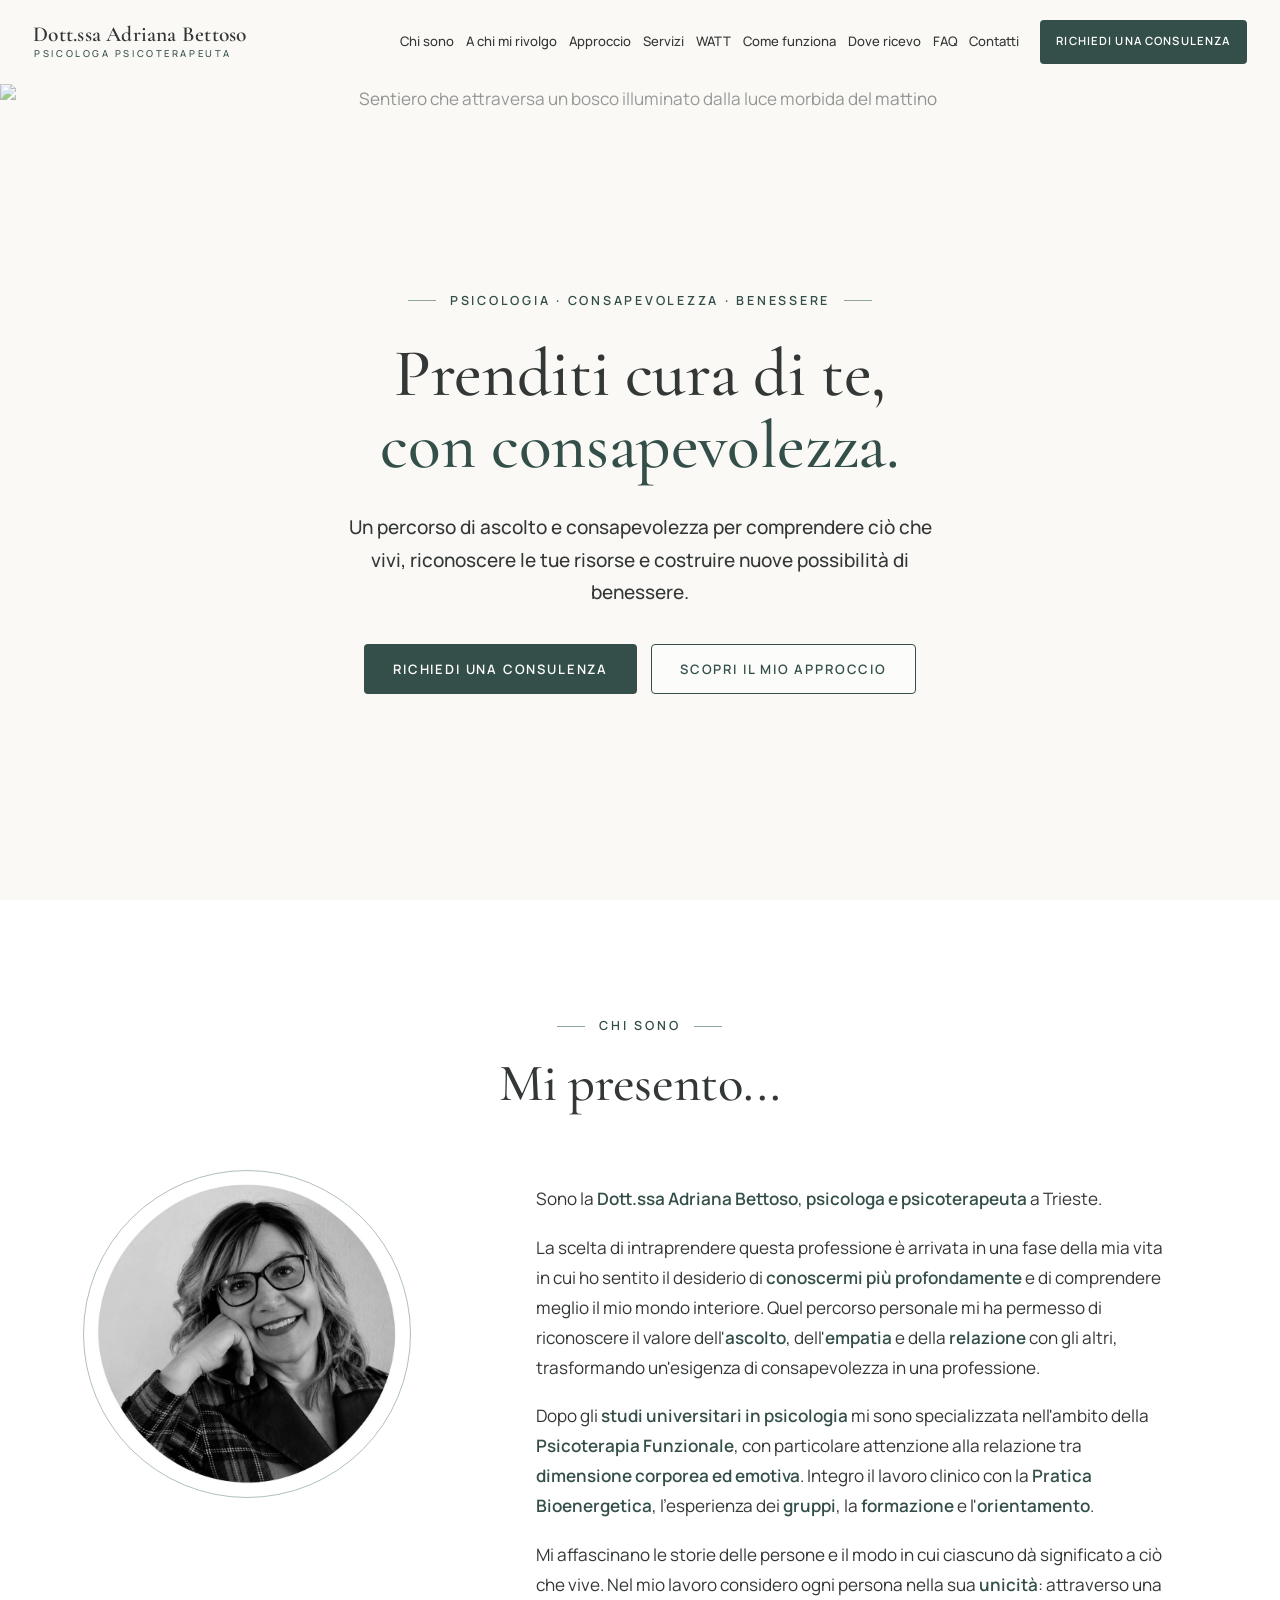
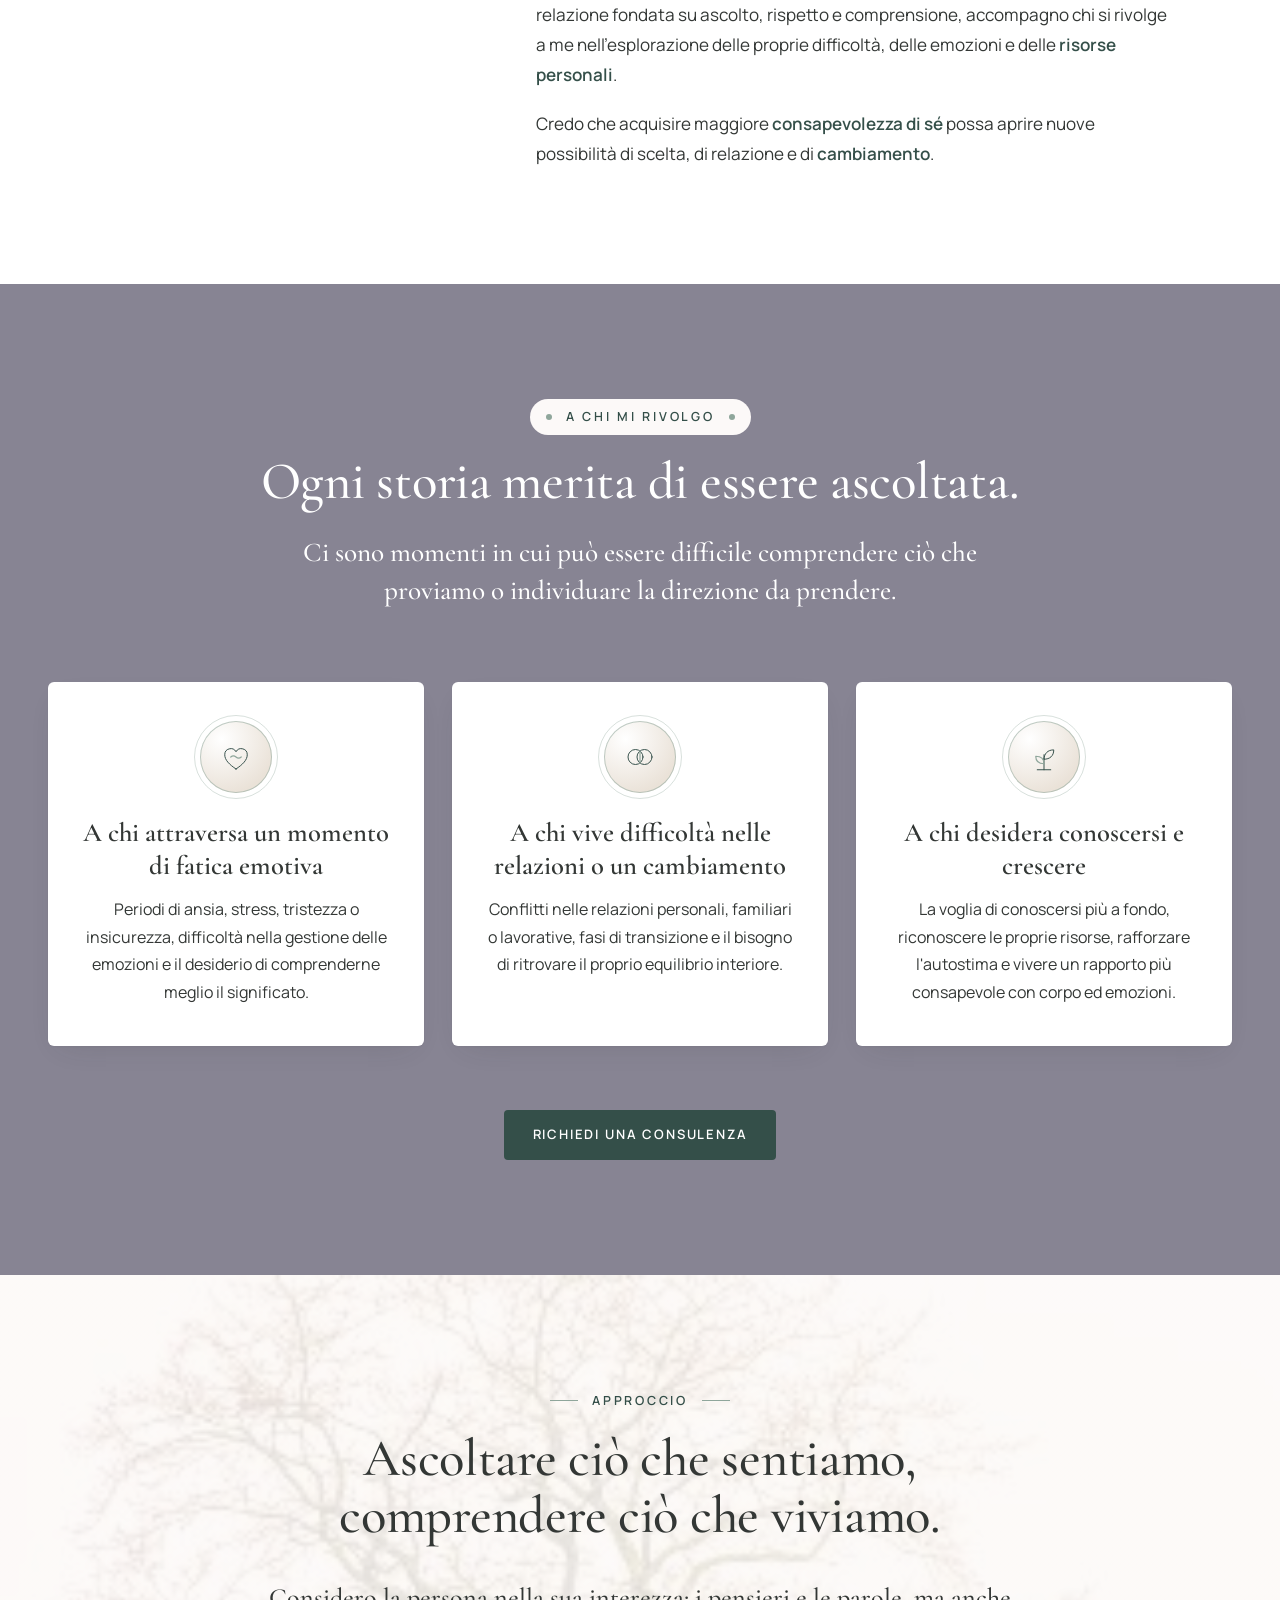
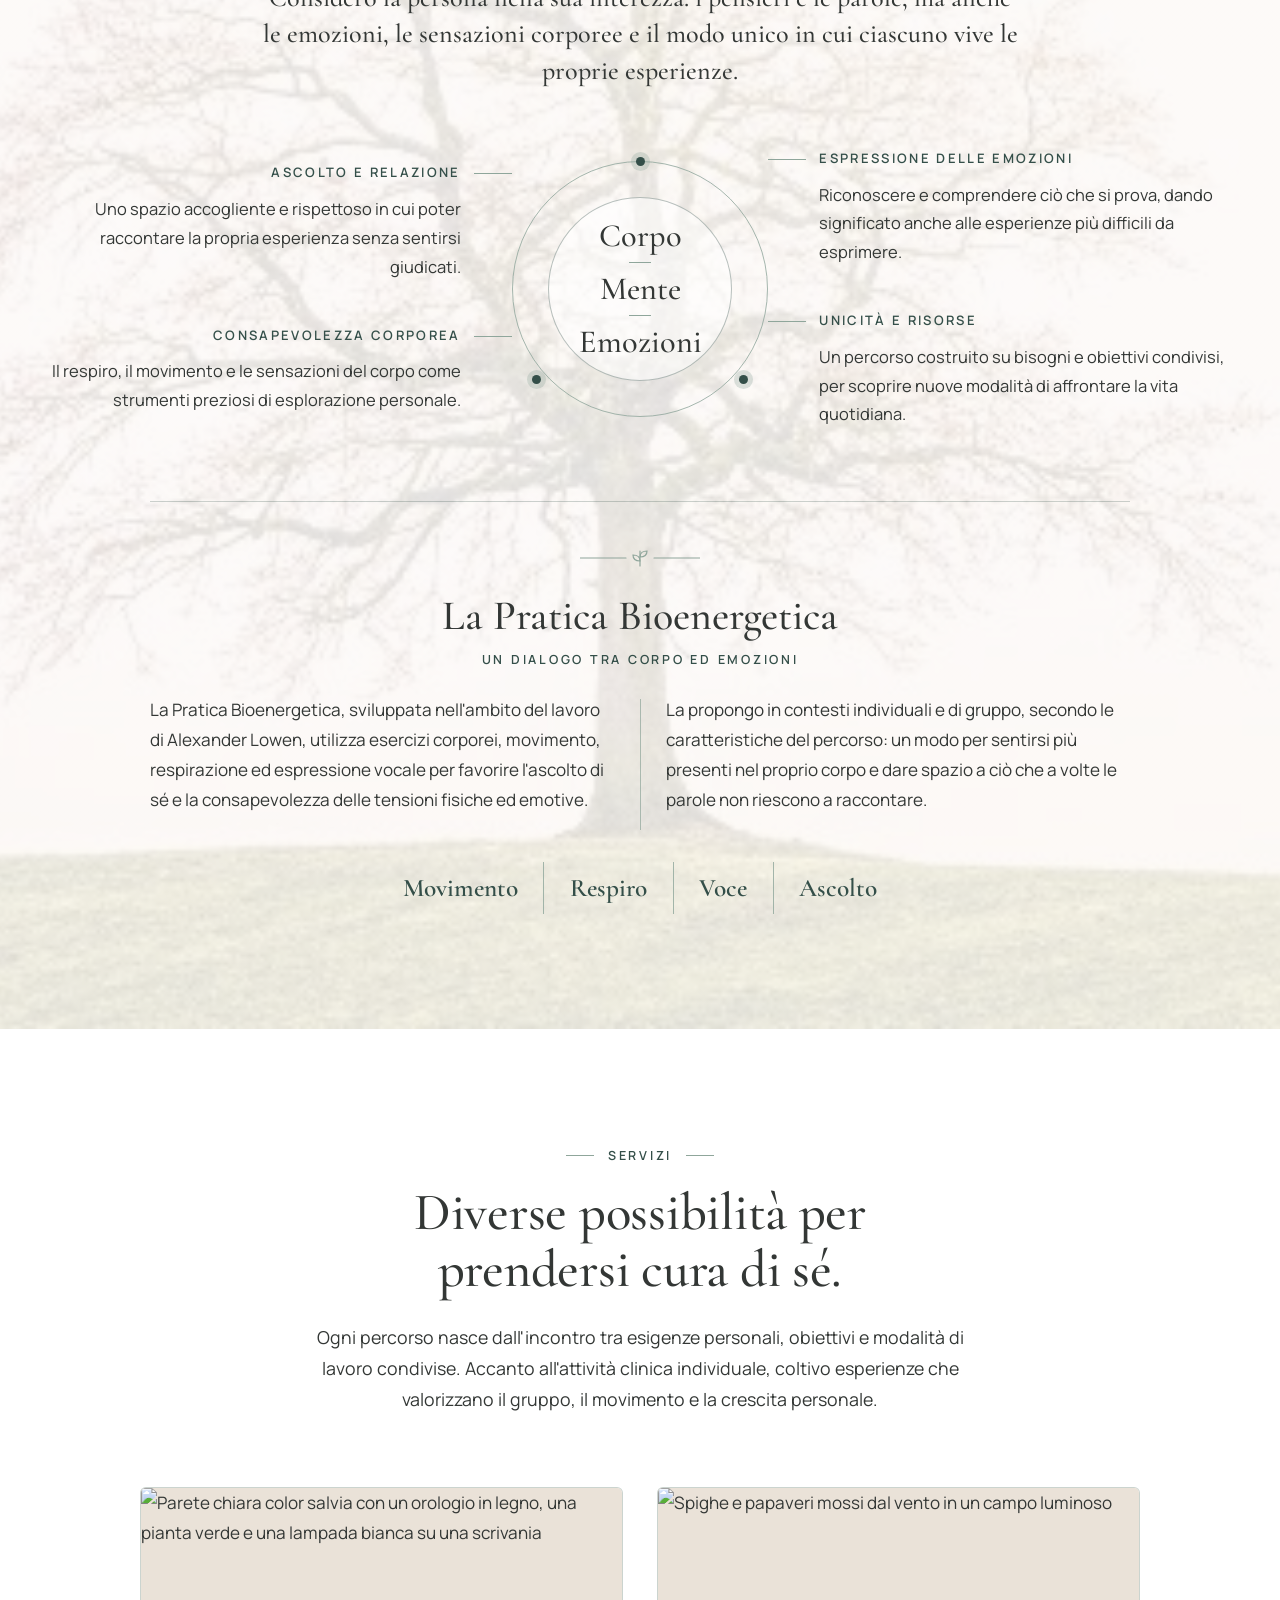
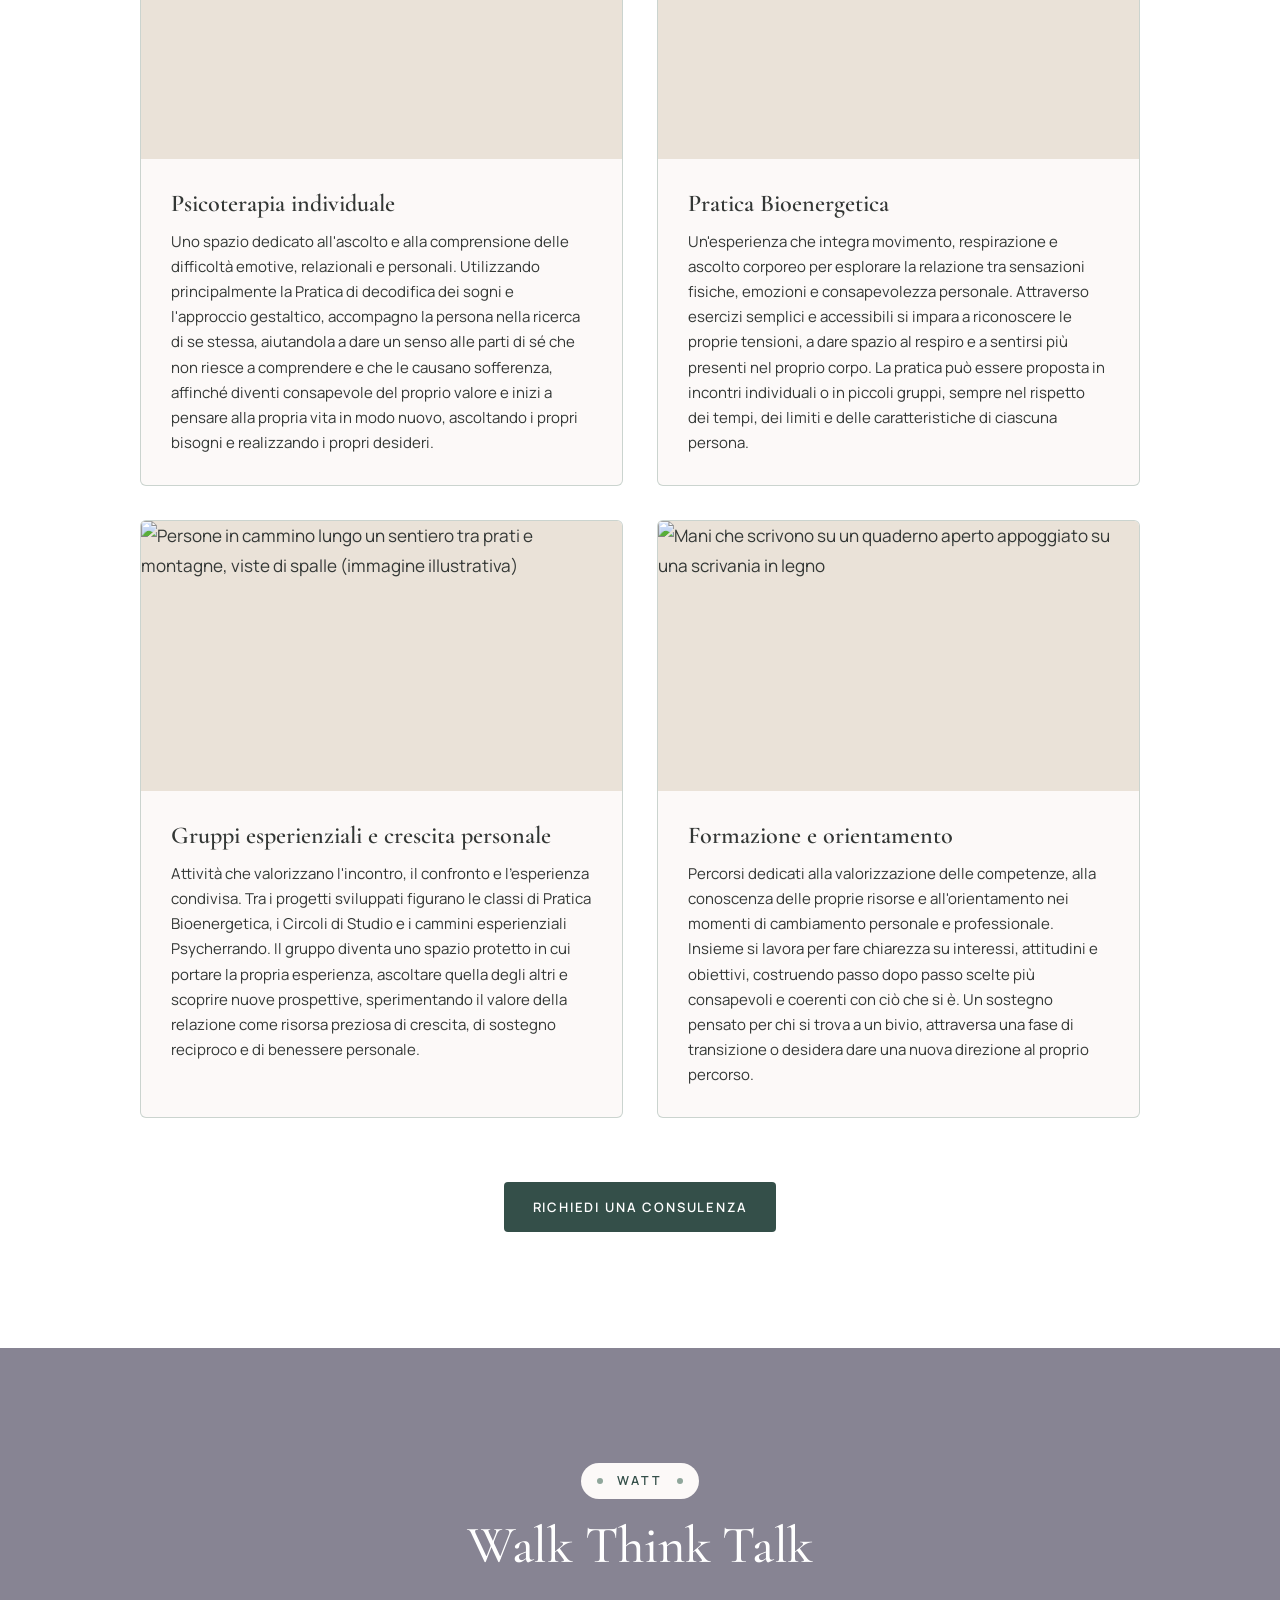
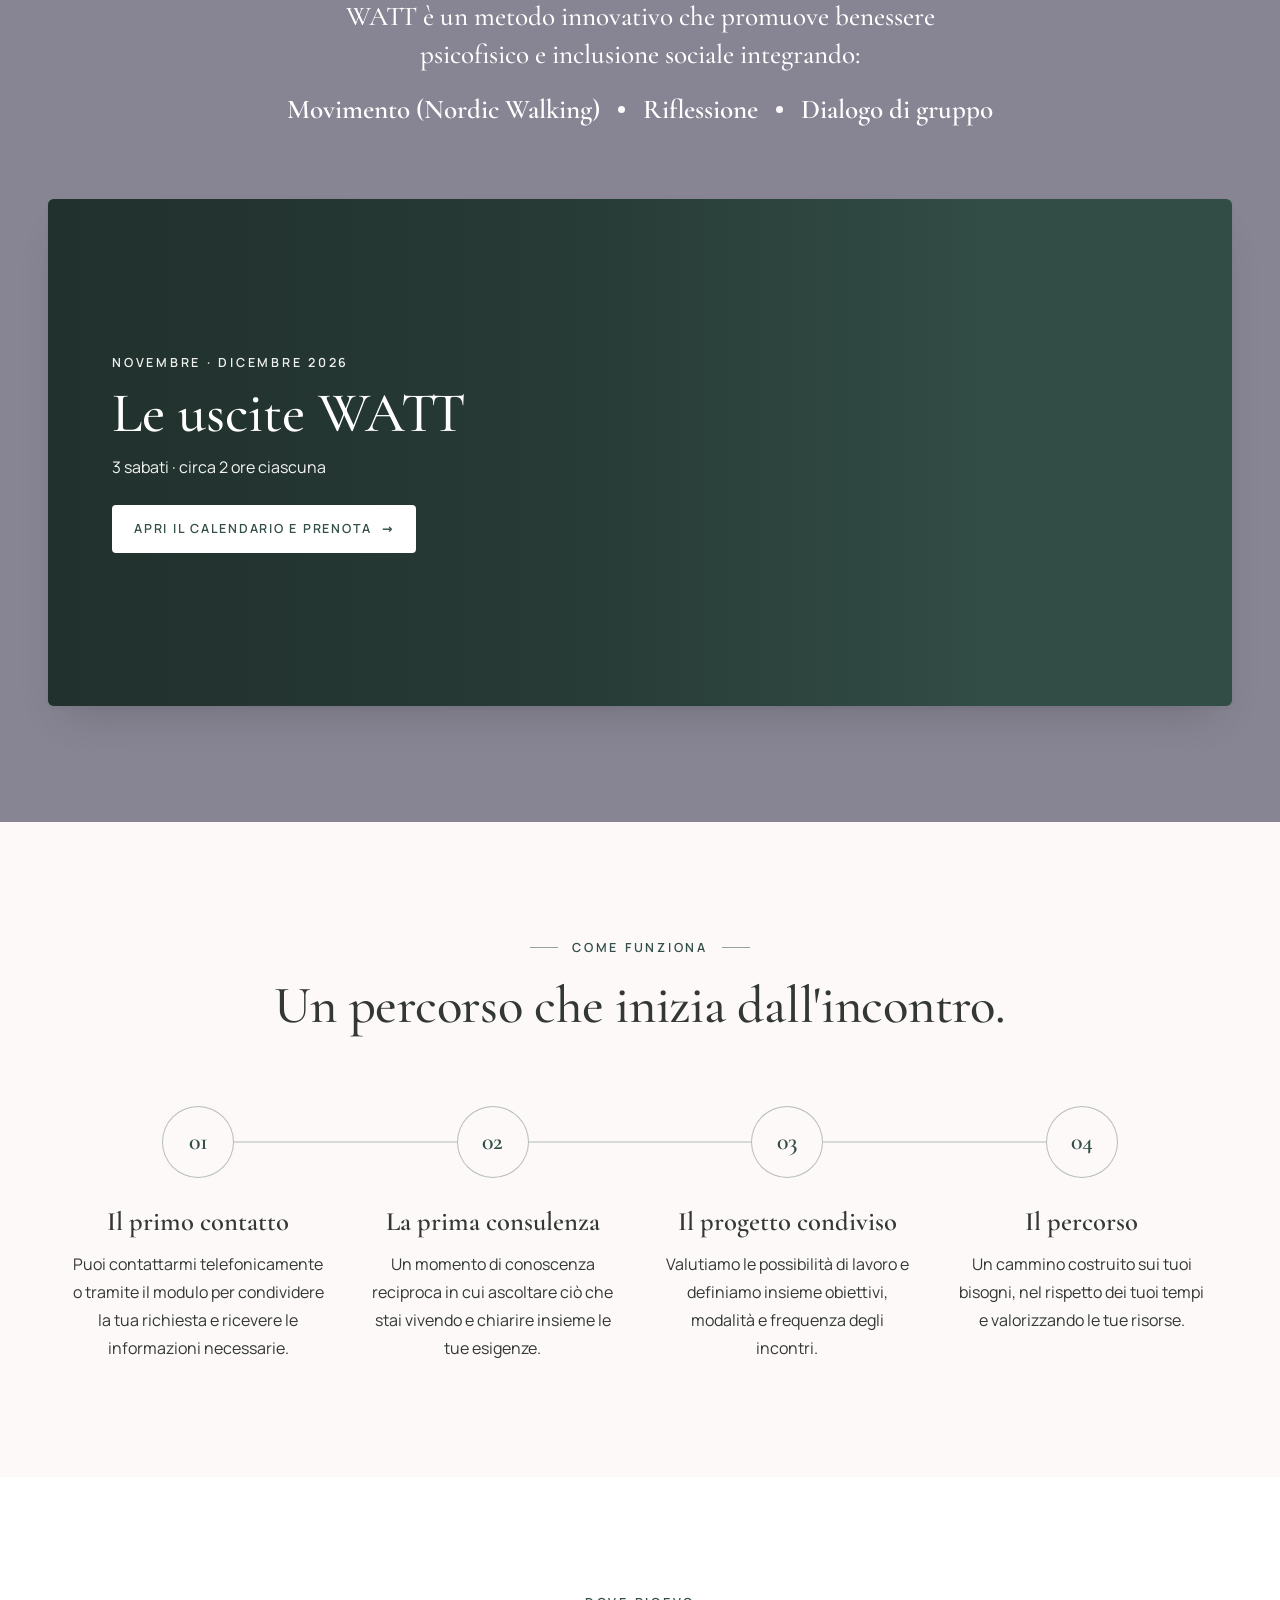
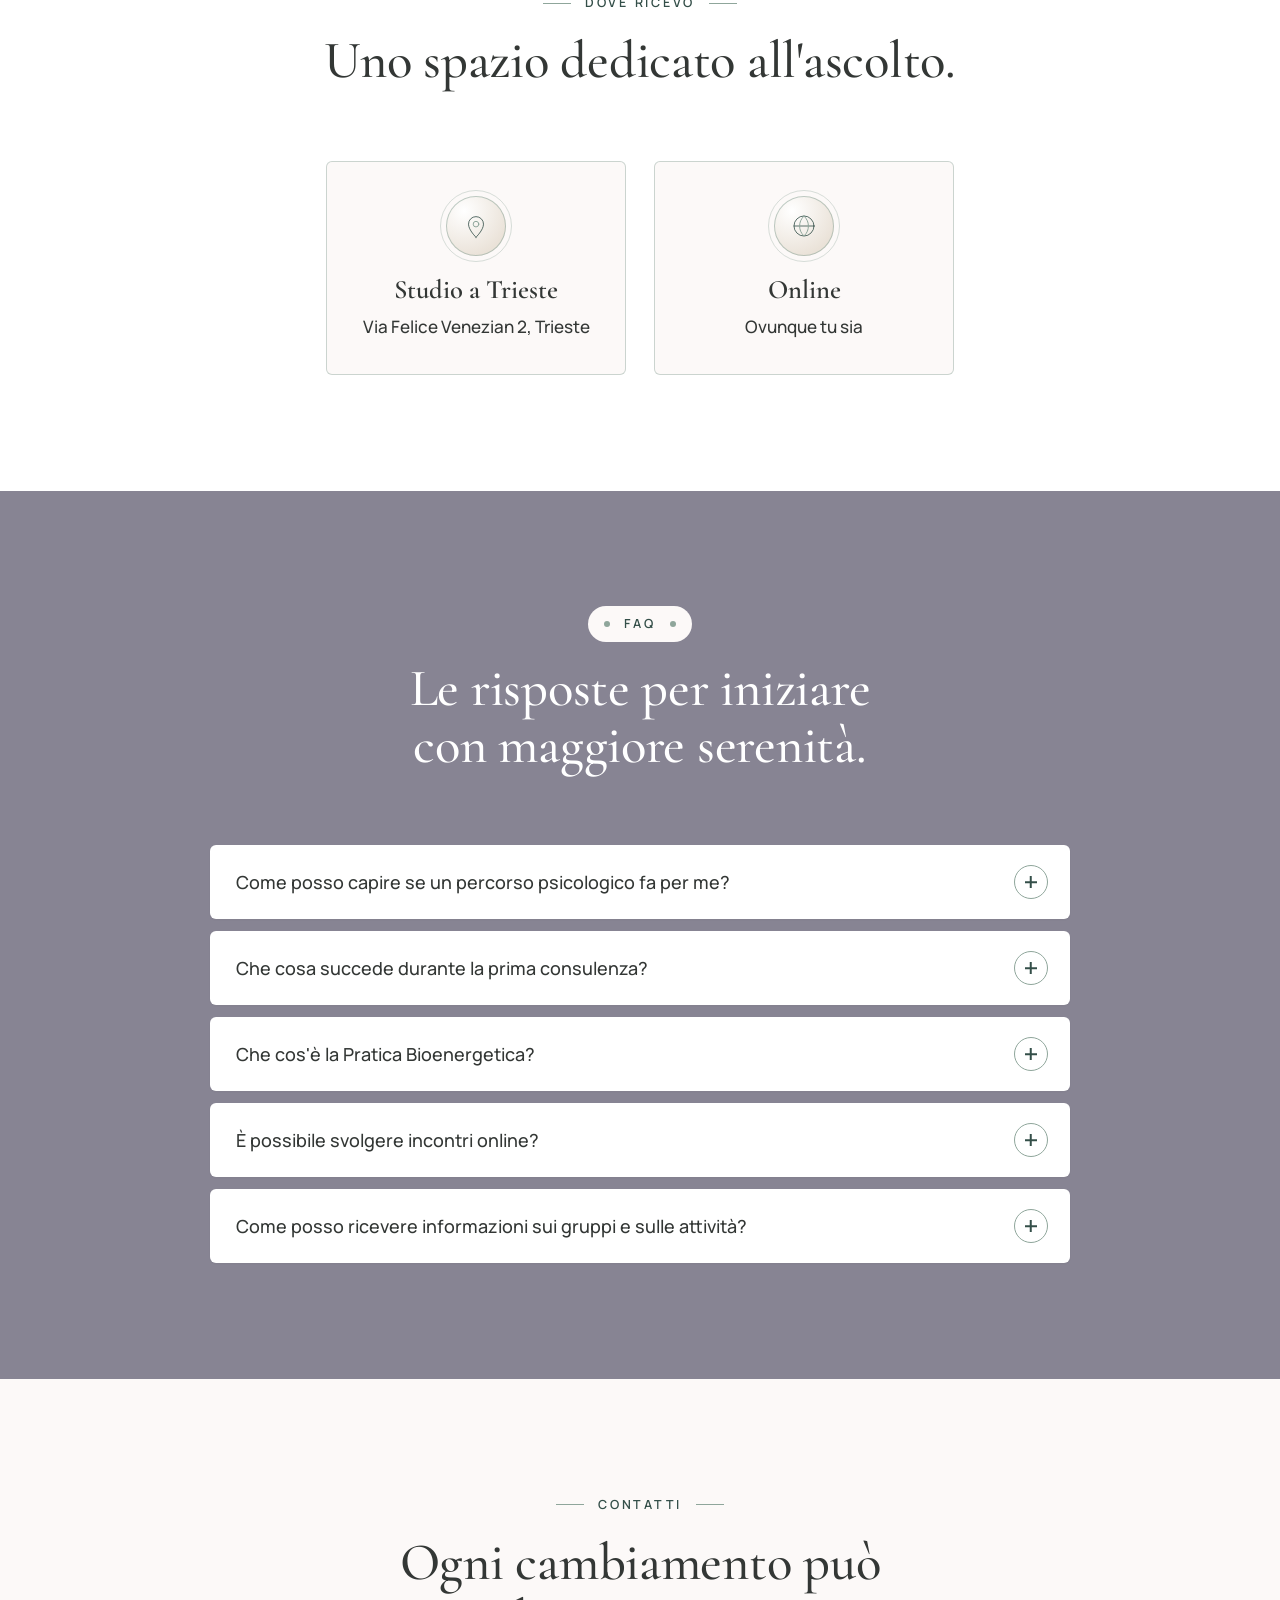
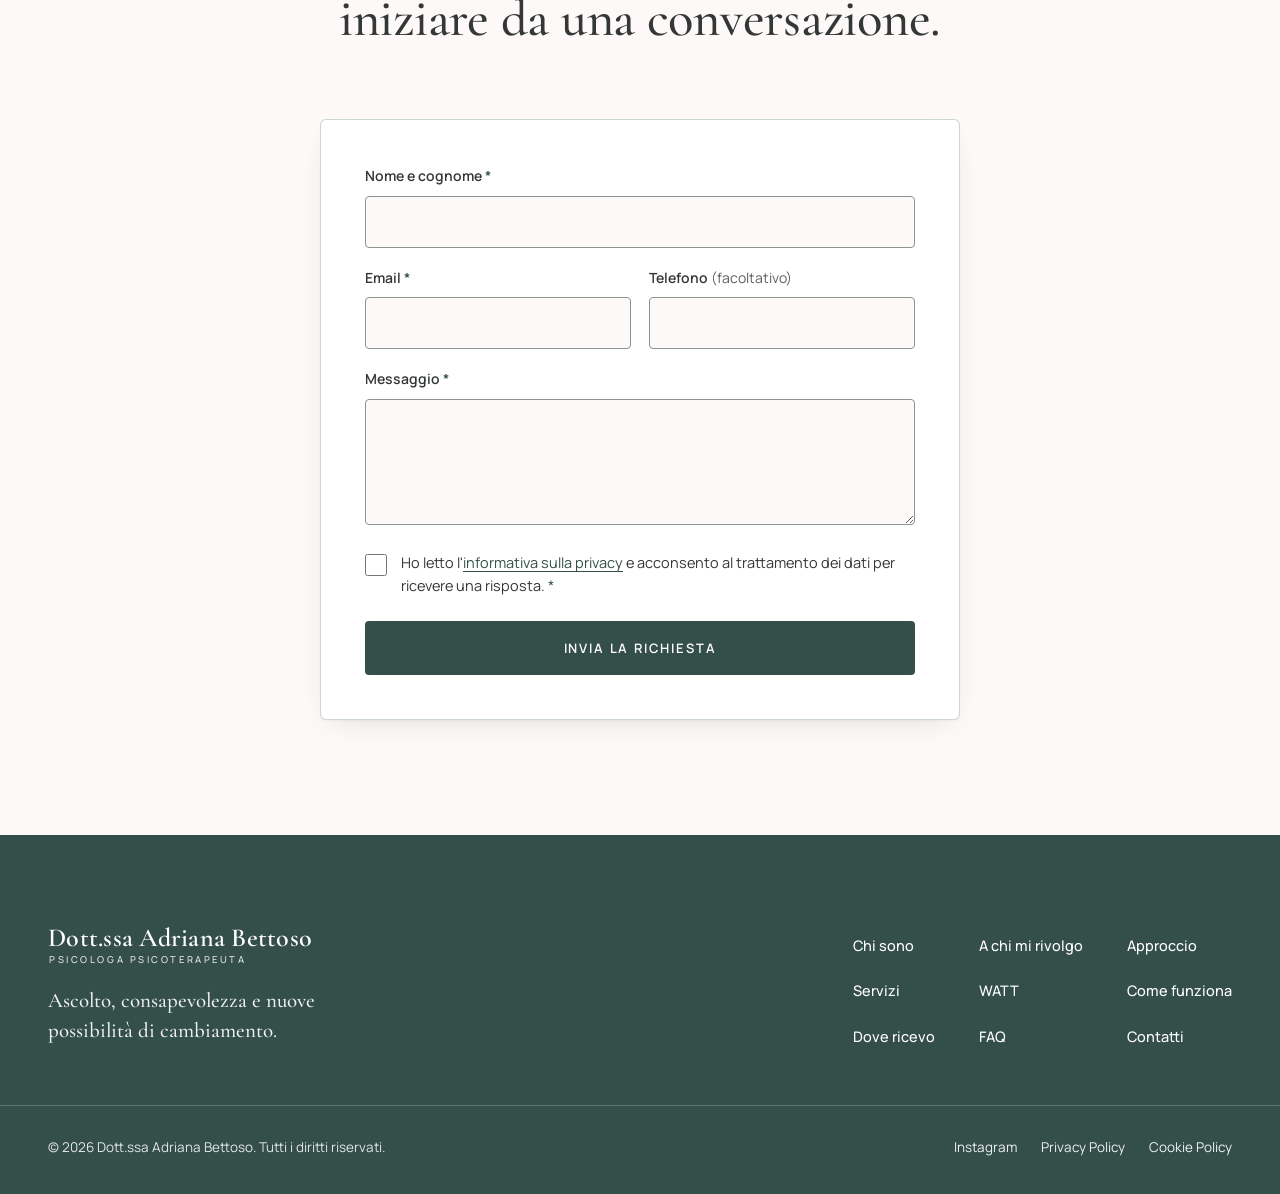
==== commit e580e323: "Compatta Approccio, ridimensiona Servizi, semplifica WATT - Approccio: spaziature ridotte, rimosso i" ====
--- a/index.html
+++ b/index.html
@@ -225,7 +225,6 @@
             <li>Voce</li>
             <li>Ascolto</li>
           </ul>
-          <a class="text-link" href="#servizi">Scopri i servizi</a>
         </div>
       </div>
     </section>
@@ -242,11 +241,11 @@
         <ul class="services-grid" role="list">
           <li class="service-card reveal">
             <div class="service-media">
-              <img src="https://images.unsplash.com/photo-1781796113466-d74ff6c237d2?auto=format&fit=crop&w=900&h=600&q=72"
-                   srcset="https://images.unsplash.com/photo-1781796113466-d74ff6c237d2?auto=format&fit=crop&w=600&h=400&q=72 600w,
-                           https://images.unsplash.com/photo-1781796113466-d74ff6c237d2?auto=format&fit=crop&w=900&h=600&q=72 900w"
+              <img src="https://images.unsplash.com/photo-1533090161767-e6ffed986c88?auto=format&fit=crop&w=900&h=600&q=72"
+                   srcset="https://images.unsplash.com/photo-1533090161767-e6ffed986c88?auto=format&fit=crop&w=600&h=400&q=72 600w,
+                           https://images.unsplash.com/photo-1533090161767-e6ffed986c88?auto=format&fit=crop&w=900&h=600&q=72 900w"
                    sizes="(min-width: 860px) 560px, 100vw" width="900" height="600" loading="lazy" decoding="async"
-                   alt="Stanza minimale e luminosa con due poltrone bianche e una finestra (immagine illustrativa)">
+                   alt="Parete chiara color salvia con un orologio in legno, una pianta verde e una lampada bianca su una scrivania">
             </div>
             <div class="service-body">
               <h3>Psicoterapia individuale</h3>
@@ -306,23 +305,13 @@
         <header class="section-head reveal">
           <p class="eyebrow">WATT</p>
           <h2 id="watt-title">Walk Think Talk</h2>
-          <p class="section-intro">WATT è un metodo innovativo che promuove benessere psicofisico e inclusione sociale integrando:</p>
-        </header>
-
-        <ul class="watt-pillars reveal" role="list">
-          <li>
-            <svg viewBox="0 0 32 32" aria-hidden="true"><circle cx="17" cy="6" r="2.6"/><path d="M15 11l-3 7 4 3-1 8M15 11l4 4 4 1M12 18l-4 2M21 12l3 18"/></svg>
-            Movimento <span>(Nordic Walking)</span>
-          </li>
-          <li>
-            <svg viewBox="0 0 32 32" aria-hidden="true"><circle cx="16" cy="16" r="11"/><path d="M16 9v7l4.5 3"/></svg>
-            Riflessione
-          </li>
-          <li>
-            <svg viewBox="0 0 32 32" aria-hidden="true"><path d="M5 8h15v10H11l-4 4v-4H5z"/><path d="M20 13h7v10h-2v4l-4-4h-6v-5"/></svg>
-            Dialogo di gruppo
-          </li>
-        </ul>
+          <p class="section-intro" id="watt-intro">WATT è un metodo innovativo che promuove benessere psicofisico e inclusione sociale integrando:</p>
+          <ul class="watt-list" role="list" aria-labelledby="watt-intro">
+            <li>Movimento (Nordic Walking)</li>
+            <li>Riflessione</li>
+            <li>Dialogo di gruppo</li>
+          </ul>
+        </header>
 
         <button class="watt-cover reveal" type="button" id="watt-open" aria-haspopup="dialog" aria-controls="watt-dialog">
           <img src="https://images.unsplash.com/photo-1698924765005-61ced8afcdb4?auto=format&fit=crop&w=1400&h=600&q=72"
@@ -338,16 +327,6 @@
             <span class="watt-cover-cta">Apri il calendario e prenota <span aria-hidden="true">→</span></span>
           </span>
         </button>
-
-        <div class="watt-info reveal">
-          <p>Il metodo WATT è stato sviluppato da <strong>VI.VA.</strong> e testato a livello europeo nel programma <strong>Erasmus+ Sport</strong> (<a href="https://www.instagram.com/vivaprogettobo/" target="_blank" rel="noopener">@vivaprogettobo<span class="visually-hidden"> su Instagram, si apre in una nuova scheda</span></a>).</p>
-          <p class="watt-contacts"><span class="watt-contacts-label">Per informazioni</span>
-            <a href="tel:+393480696970">+39 348 069 6970</a>
-            <a href="tel:+393470095538">+39 347 009 5538</a>
-            <a href="mailto:adrianabettoso@gmail.com">adrianabettoso@gmail.com</a>
-            <a href="mailto:danieladrigodd@gmail.com">danieladrigodd@gmail.com</a>
-          </p>
-        </div>
       </div>
     </section>
 
@@ -368,7 +347,16 @@
           <li data-date="2026-12-05"></li>
         </ul>
 
-        <p class="dialog-foot">Per informazioni: <a href="tel:+393480696970">+39 348 069 6970</a> · <a href="tel:+393470095538">+39 347 009 5538</a></p>
+        <div class="dialog-foot">
+          <p>Il metodo WATT è stato sviluppato da <strong>VI.VA.</strong> e testato a livello europeo nel programma <strong>Erasmus+ Sport</strong> (<a href="https://www.instagram.com/vivaprogettobo/" target="_blank" rel="noopener">@vivaprogettobo<span class="visually-hidden"> su Instagram, si apre in una nuova scheda</span></a>).</p>
+          <p class="watt-contacts">
+            <span>Per informazioni:</span>
+            <a href="tel:+393480696970">+39 348 069 6970</a>
+            <a href="tel:+393470095538">+39 347 009 5538</a>
+            <a href="mailto:adrianabettoso@gmail.com">adrianabettoso@gmail.com</a>
+            <a href="mailto:danieladrigodd@gmail.com">danieladrigodd@gmail.com</a>
+          </p>
+        </div>
       </div>
     </dialog>
 
--- a/assets/css/style.css
+++ b/assets/css/style.css
@@ -481,11 +481,12 @@
     linear-gradient(rgba(252, 249, 248, 0.84), rgba(252, 249, 248, 0.84)),
     url("../img/albero-approccio.jpg") center 35% / cover no-repeat;
 }
+.approach .section-head { margin-bottom: clamp(24px, 3vw, 36px); }
 .approach-lead {
-  max-width: 780px;
-  margin: 0 auto clamp(56px, 7vw, 88px);
+  max-width: 760px;
+  margin: 0 auto clamp(40px, 5vw, 60px);
   font-family: var(--serif);
-  font-size: clamp(1.45rem, 1.2rem + 0.9vw, 2rem);
+  font-size: clamp(1.3rem, 1.15rem + 0.6vw, 1.7rem);
   font-weight: 500;
   line-height: 1.4;
   text-align: center;
@@ -494,11 +495,11 @@
 
 .orbit-layout {
   display: grid;
-  grid-template-columns: minmax(0, 1fr) clamp(240px, 26vw, 330px) minmax(0, 1fr);
+  grid-template-columns: minmax(0, 1fr) clamp(200px, 20vw, 260px) minmax(0, 1fr);
   gap: clamp(28px, 4vw, 64px);
   align-items: center;
 }
-.orbit-side { list-style: none; display: grid; gap: clamp(44px, 6vw, 80px); }
+.orbit-side { list-style: none; display: grid; gap: clamp(28px, 3.5vw, 44px); }
 .orbit-left { text-align: right; }
 .orbit-item { position: relative; }
 .orbit-item h3 {
@@ -548,24 +549,23 @@
 
 .bio {
   max-width: 980px;
-  margin: clamp(80px, 10vw, 128px) auto 0;
-  padding-block: clamp(44px, 5vw, 64px);
+  margin: clamp(48px, 6vw, 72px) auto 0;
+  padding-top: clamp(32px, 4vw, 44px);
   border-top: 1px solid rgba(52, 79, 73, 0.25);
-  border-bottom: 1px solid rgba(52, 79, 73, 0.25);
   text-align: center;
 }
 .bio-sprig {
-  width: 120px; height: 24px; margin: 0 auto 22px;
+  width: 120px; height: 24px; margin: 0 auto 14px;
   fill: none; stroke: var(--sage); stroke-width: 1.2; stroke-linecap: round;
 }
 .bio h3 {
   font-family: var(--serif);
-  font-size: clamp(2.1rem, 1.6rem + 1.9vw, 3.2rem);
+  font-size: clamp(1.9rem, 1.5rem + 1.4vw, 2.7rem);
   font-weight: 500;
   line-height: 1.1;
 }
 .bio-caption {
-  margin: 12px 0 36px;
+  margin: 10px 0 24px;
   font-size: 12.5px; font-weight: 600;
   letter-spacing: 0.22em; text-transform: uppercase;
   color: var(--forest);
@@ -584,7 +584,7 @@
 .bio-keywords {
   list-style: none;
   display: flex; flex-wrap: wrap; justify-content: center;
-  margin: 40px 0 30px;
+  margin: 28px 0 0;
 }
 .bio-keywords li {
   padding: 4px clamp(14px, 2vw, 26px);
@@ -596,13 +596,13 @@
 .bio-keywords li + li { border-left: 1px solid rgba(143, 166, 155, 0.8); }
 
 @media (max-width: 960px) {
-  .orbit-layout { grid-template-columns: 1fr; justify-items: center; gap: 48px; }
-  .orbit { order: -1; width: min(72vw, 280px); }
-  .orbit-side { gap: 40px; max-width: 560px; }
+  .orbit-layout { grid-template-columns: 1fr; justify-items: center; gap: 36px; }
+  .orbit { order: -1; width: min(64vw, 240px); }
+  .orbit-side { gap: 28px; max-width: 560px; }
   .orbit-left, .orbit-right { text-align: center; }
   .orbit-item::before {
     position: static; display: block;
-    width: 1px; height: 28px; margin: 0 auto 16px;
+    width: 1px; height: 20px; margin: 0 auto 12px;
   }
   .bio-columns { grid-template-columns: 1fr; text-align: center; gap: 0; }
   .bio-columns::before { display: none; }
@@ -613,6 +613,8 @@
   display: grid;
   grid-template-columns: repeat(2, minmax(0, 1fr));
   grid-auto-rows: 1fr; /* tutte le card della stessa altezza */
+  max-width: 1000px;
+  margin-inline: auto;
   gap: clamp(22px, 2.6vw, 36px);
 }
 .service-card {
@@ -625,38 +627,40 @@
   transition: transform var(--dur) var(--ease), box-shadow var(--dur) var(--ease);
 }
 .service-card:hover { transform: translateY(-4px); box-shadow: var(--shadow-lift); }
-.service-media { aspect-ratio: 3 / 2; overflow: hidden; background: var(--sand); flex: none; }
+.service-media { aspect-ratio: 16 / 9; overflow: hidden; background: var(--sand); flex: none; }
 .service-media img { width: 100%; height: 100%; object-fit: cover; transition: transform 600ms var(--ease); }
 .service-card:hover .service-media img { transform: scale(1.03); }
-.service-body { flex: 1; padding: clamp(28px, 3vw, 40px); }
-.service-body h3 { margin-bottom: 14px; }
-.service-body p { font-size: 16px; }
+.service-body { flex: 1; padding: clamp(22px, 2.4vw, 30px); }
+.service-body h3 { margin-bottom: 10px; font-size: clamp(1.3rem, 1.15rem + 0.45vw, 1.55rem); }
+.service-body p { font-size: 15px; line-height: 1.68; }
 
 @media (max-width: 860px) {
   .services-grid { grid-template-columns: 1fr; grid-auto-rows: auto; max-width: 580px; margin-inline: auto; }
 }
 
 /* ---------- WATT ---------- */
-.watt-pillars {
+/* Elenco integrato nel sottotitolo (testo grande bianco: contrasto AA large text) */
+.watt-list {
   list-style: none;
-  display: flex; flex-wrap: wrap; justify-content: center; gap: 14px;
-  margin: calc(-1 * clamp(16px, 2vw, 28px)) auto clamp(40px, 5vw, 56px);
-}
-.watt-pillars li {
-  display: inline-flex; align-items: center; gap: 12px;
-  padding: 12px 22px 12px 14px;
+  display: flex; flex-wrap: wrap; justify-content: center; align-items: center;
+  gap: 8px 0;
+  margin: 18px auto 0;
+  font-family: var(--serif);
+  font-size: clamp(1.4rem, 1.2rem + 0.7vw, 1.7rem);
+  font-weight: 600;
+  line-height: 1.3;
+  color: var(--white);
+}
+.watt-list li { display: inline-flex; align-items: center; }
+.watt-list li + li::before {
+  content: "";
+  width: 7px; height: 7px; margin: 0 18px;
+  border-radius: 50%;
   background: var(--bg-3);
-  border-radius: 999px;
-  font-weight: 600;
-  font-size: 15px;
-  color: var(--ink);
-}
-.watt-pillars li span { font-weight: 400; color: var(--muted); margin-left: -6px; }
-.watt-pillars svg {
-  width: 30px; height: 30px; padding: 5px;
-  border-radius: 50%;
-  background: var(--sand);
-  fill: none; stroke: var(--forest); stroke-width: 1.5; stroke-linecap: round; stroke-linejoin: round;
+}
+@media (max-width: 560px) {
+  .watt-list { flex-direction: column; gap: 6px; }
+  .watt-list li + li::before { display: none; }
 }
 
 .watt-cover {
@@ -717,28 +721,15 @@
 .watt-cover:hover .watt-cover-cta span { transform: translateX(4px); }
 .watt-cover:focus-visible { outline: 3px solid var(--white); outline-offset: 4px; }
 
-.watt-info {
-  margin-top: clamp(24px, 3vw, 32px);
-  padding: clamp(22px, 3vw, 30px) clamp(22px, 4vw, 40px);
-  background: var(--bg-3);
-  border-radius: var(--radius);
-  text-align: center;
-  font-size: 15.5px;
-}
-.watt-info p { margin-bottom: 10px; }
-.watt-contacts { display: flex; flex-wrap: wrap; justify-content: center; align-items: center; gap: 6px 22px; margin: 0; }
-.watt-contacts-label {
-  font-size: 12px; font-weight: 600;
-  letter-spacing: 0.18em; text-transform: uppercase;
-  color: var(--forest);
-}
+.dialog-foot { display: grid; gap: 8px; }
+.dialog-foot p { margin: 0; }
+.watt-contacts { display: flex; flex-wrap: wrap; justify-content: center; gap: 4px 20px; }
 .watt-contacts a { font-weight: 600; white-space: nowrap; }
 
 @media (max-width: 720px) {
   .watt-cover { aspect-ratio: 4 / 5; }
   .watt-cover-shade { background: linear-gradient(0deg, rgba(30, 44, 40, 0.9) 0%, rgba(30, 44, 40, 0.55) 55%, rgba(30, 44, 40, 0.15) 100%); }
   .watt-cover-content { justify-content: flex-end; }
-  .watt-pillars li { width: 100%; max-width: 340px; justify-content: flex-start; }
 }
 
 /* Modal calendario */
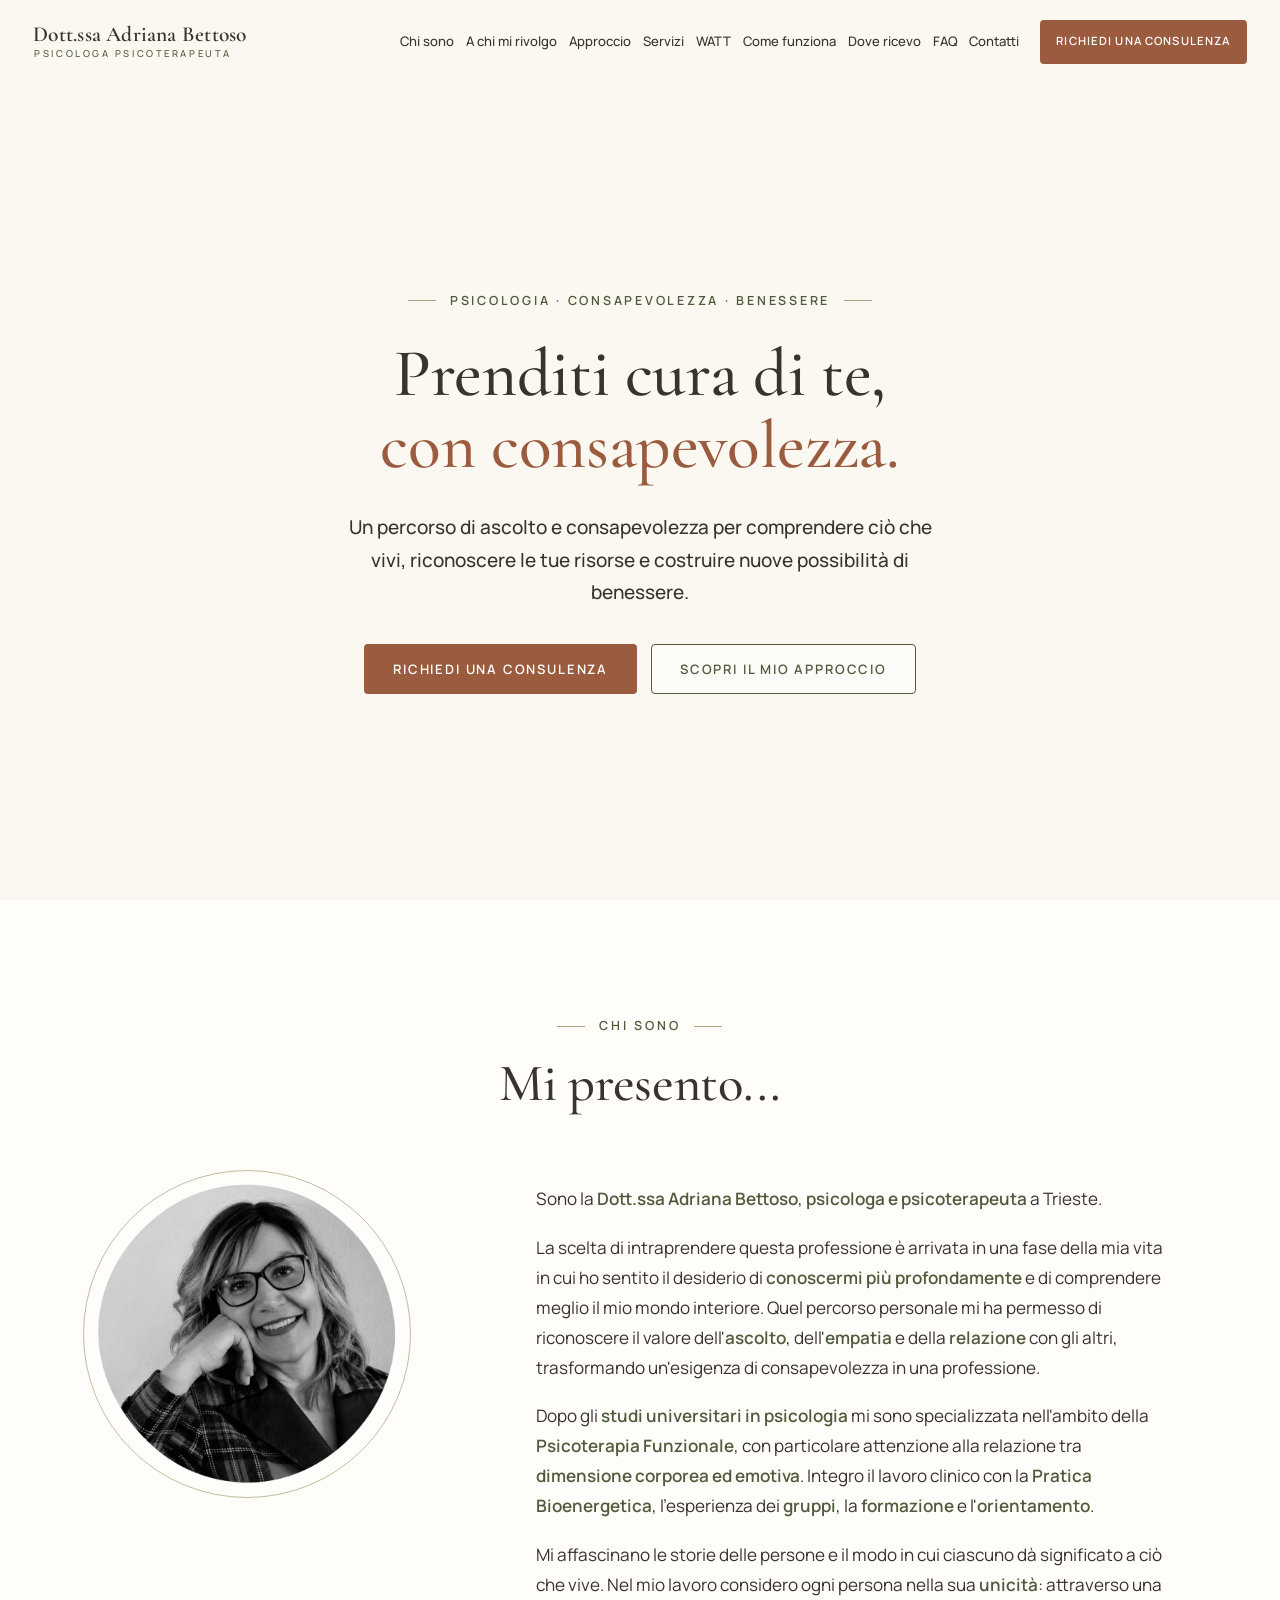
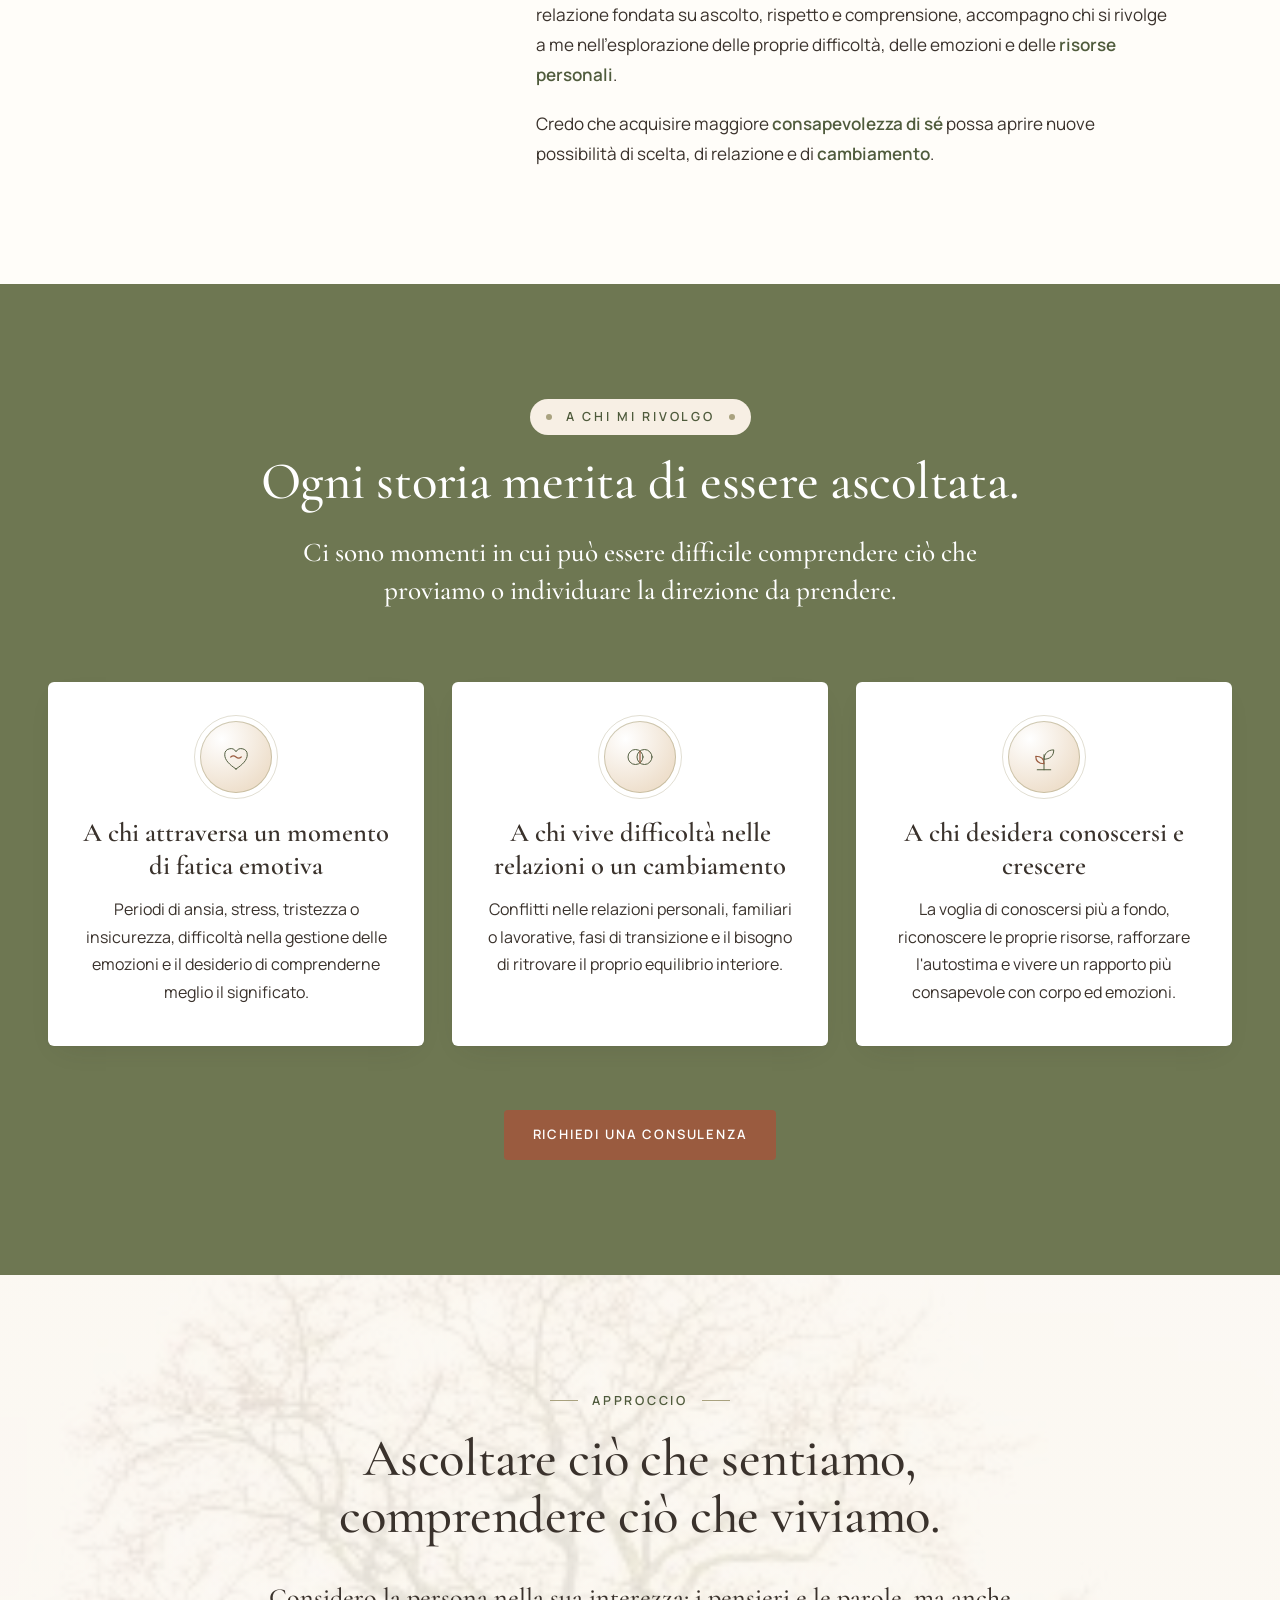
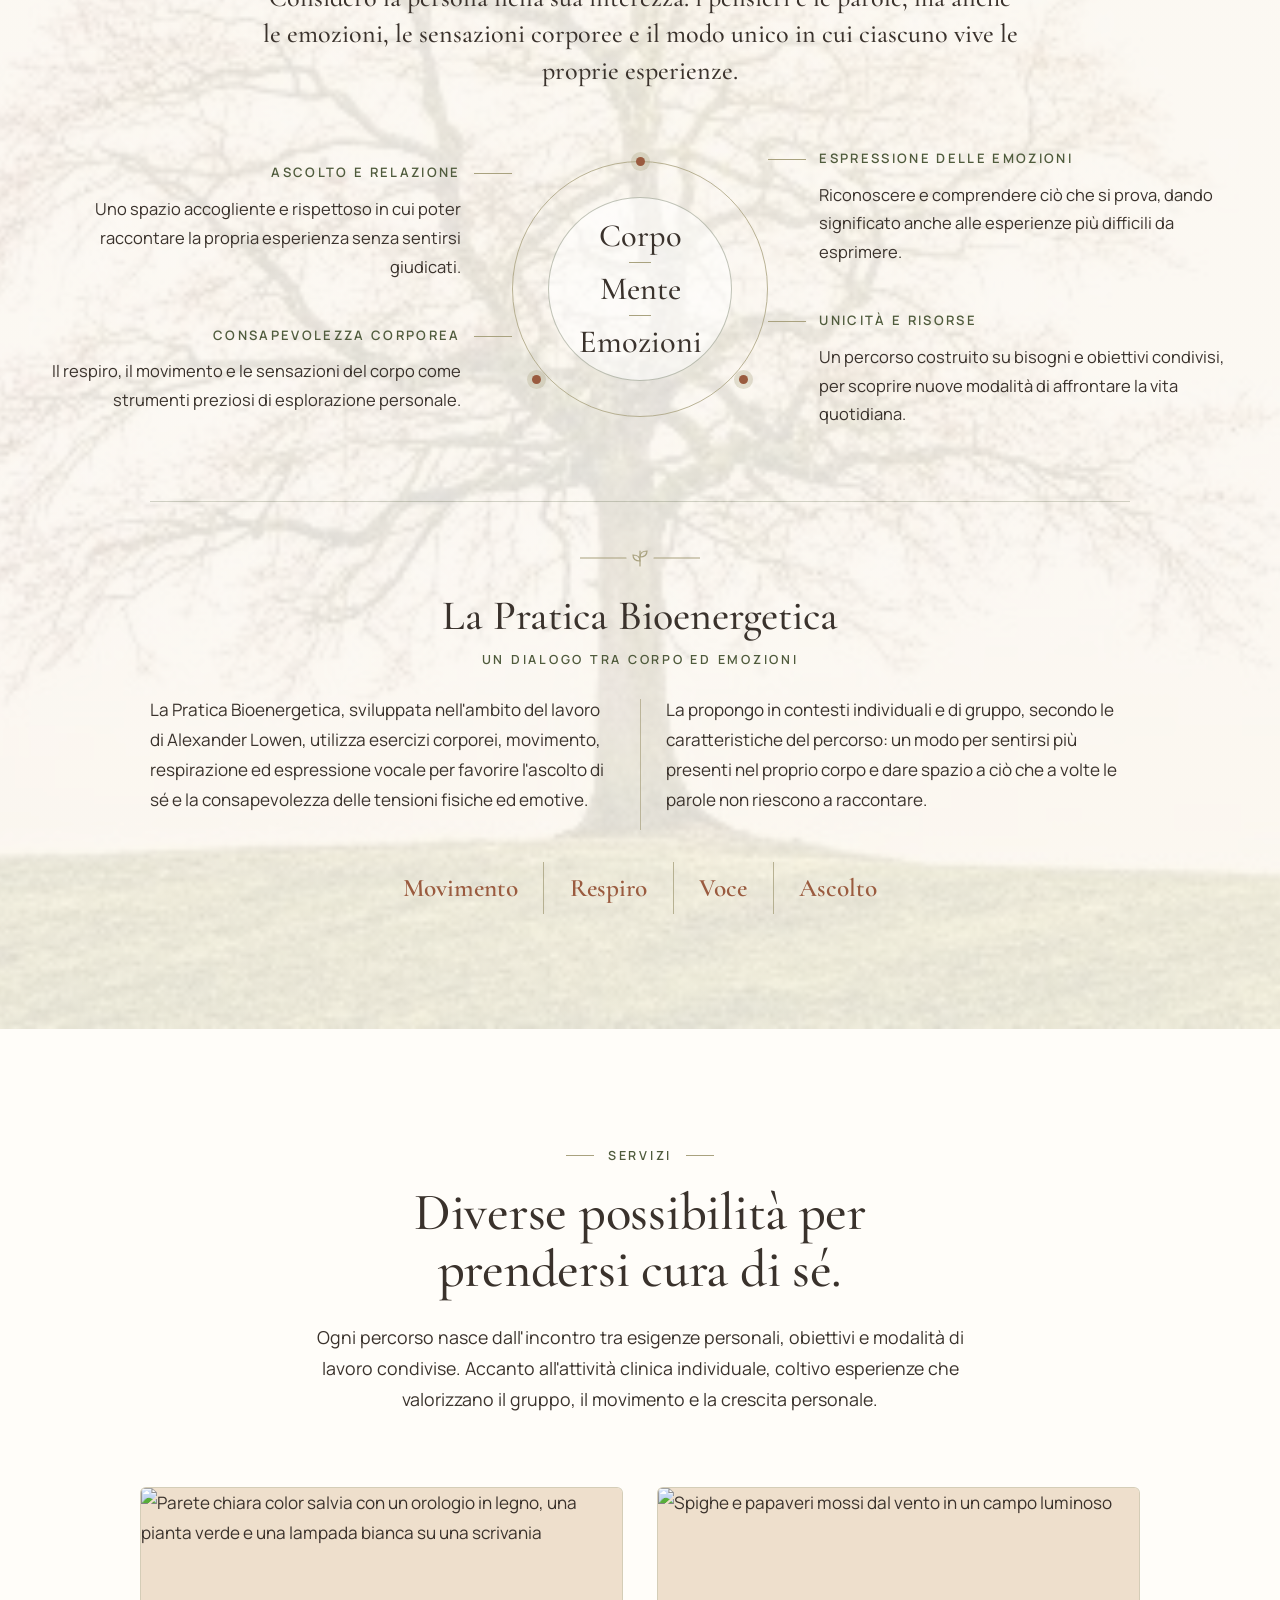
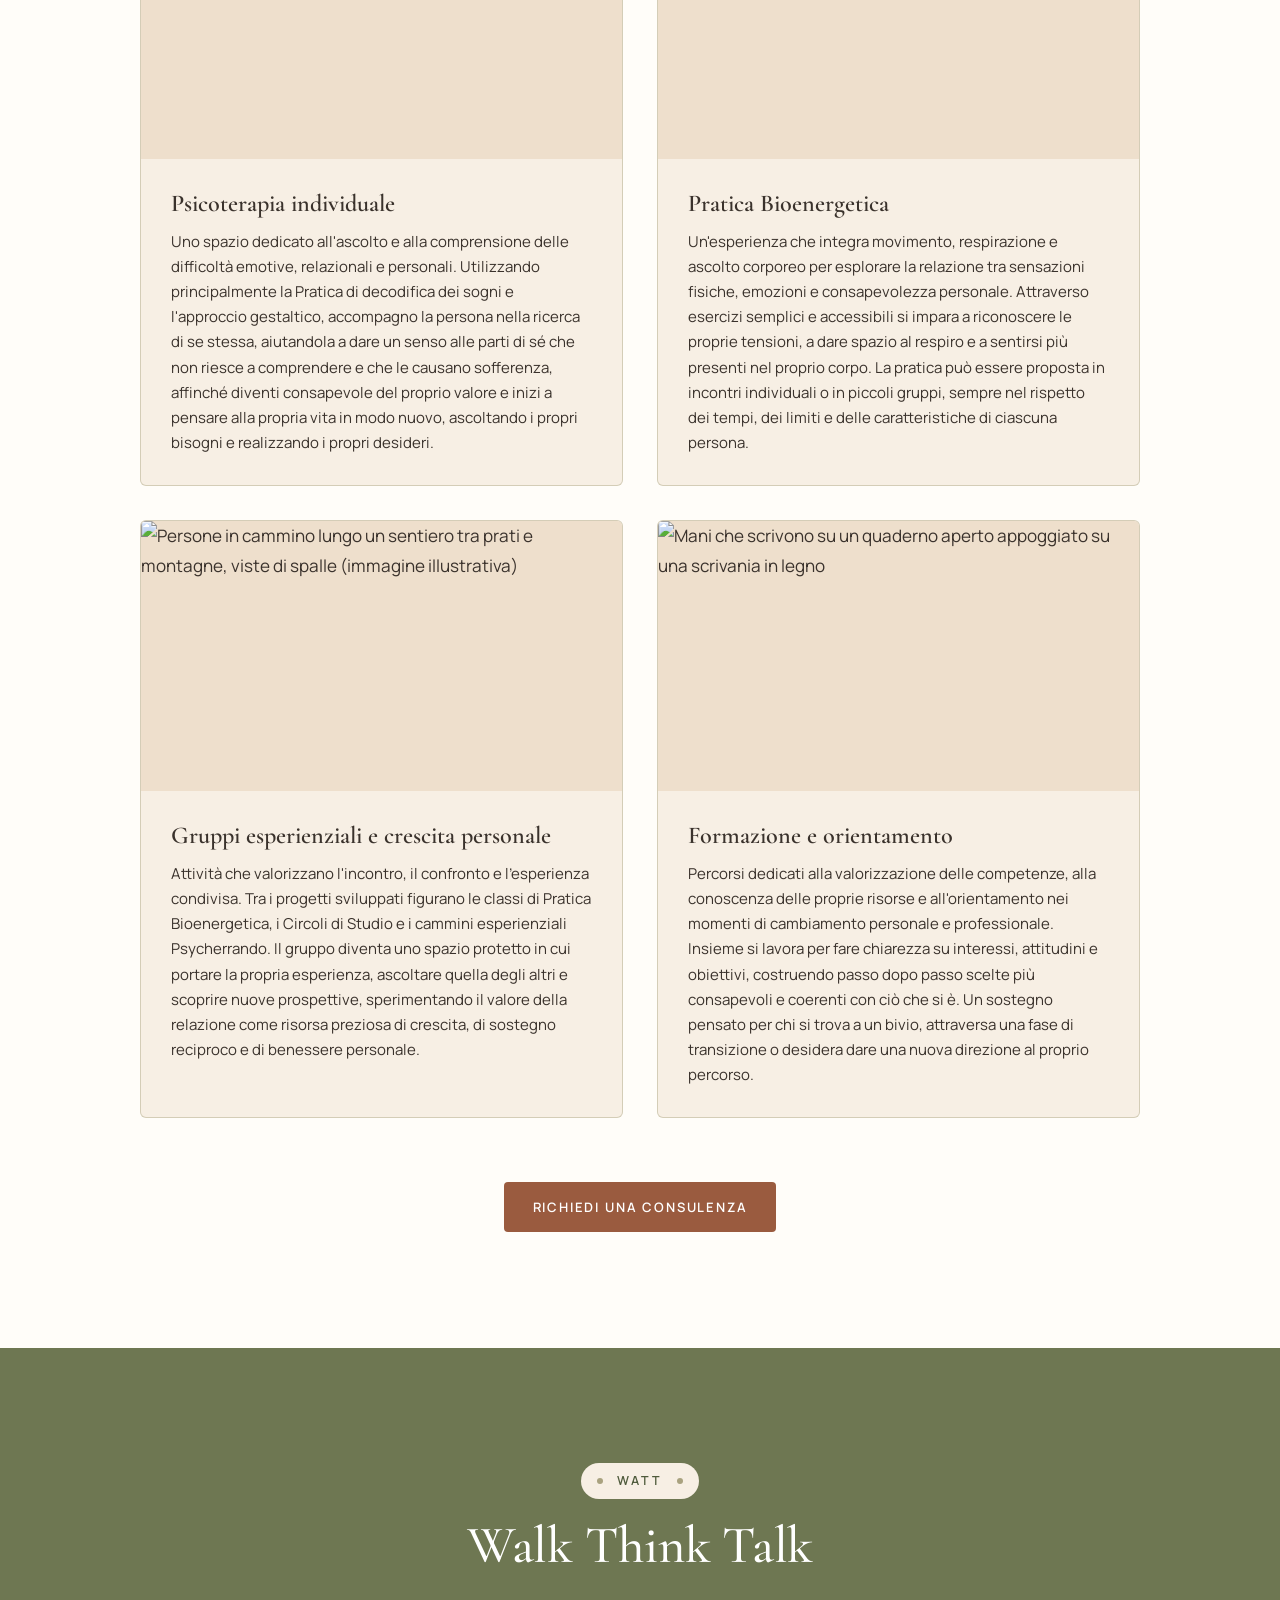
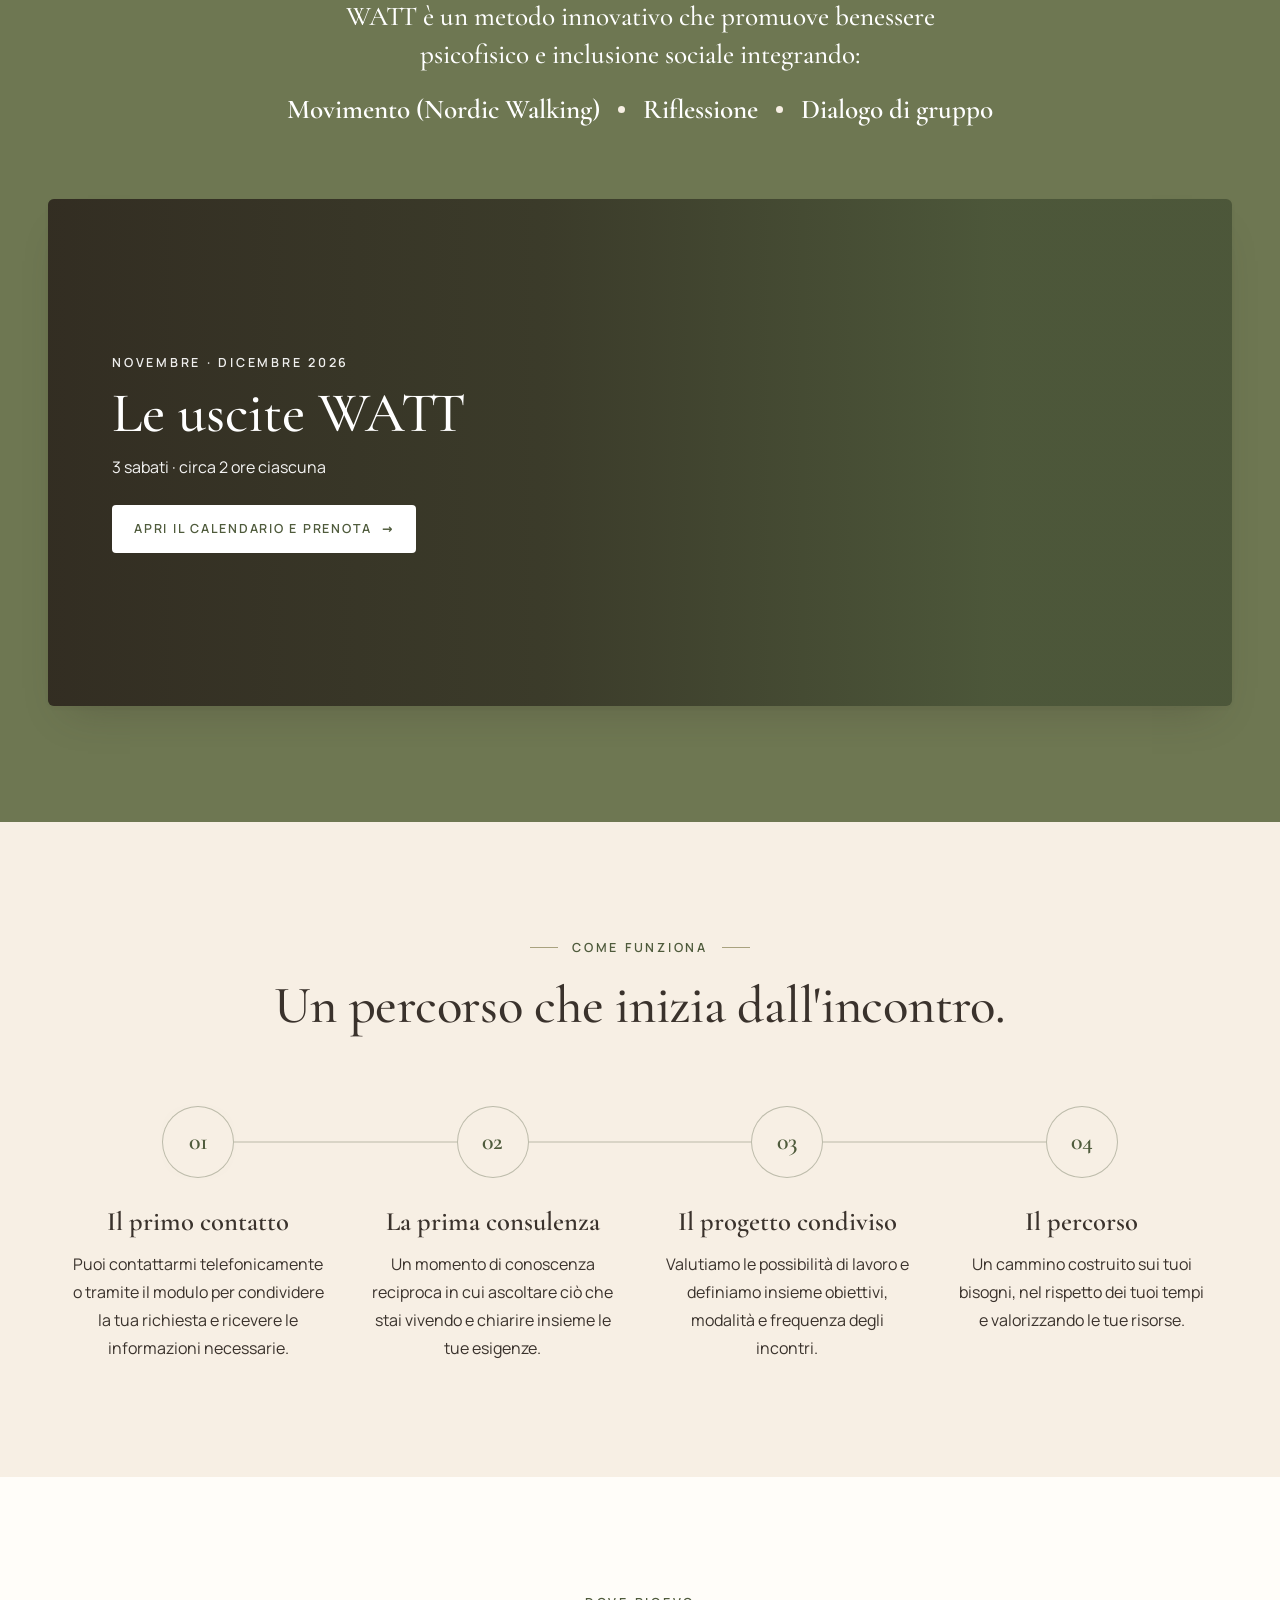
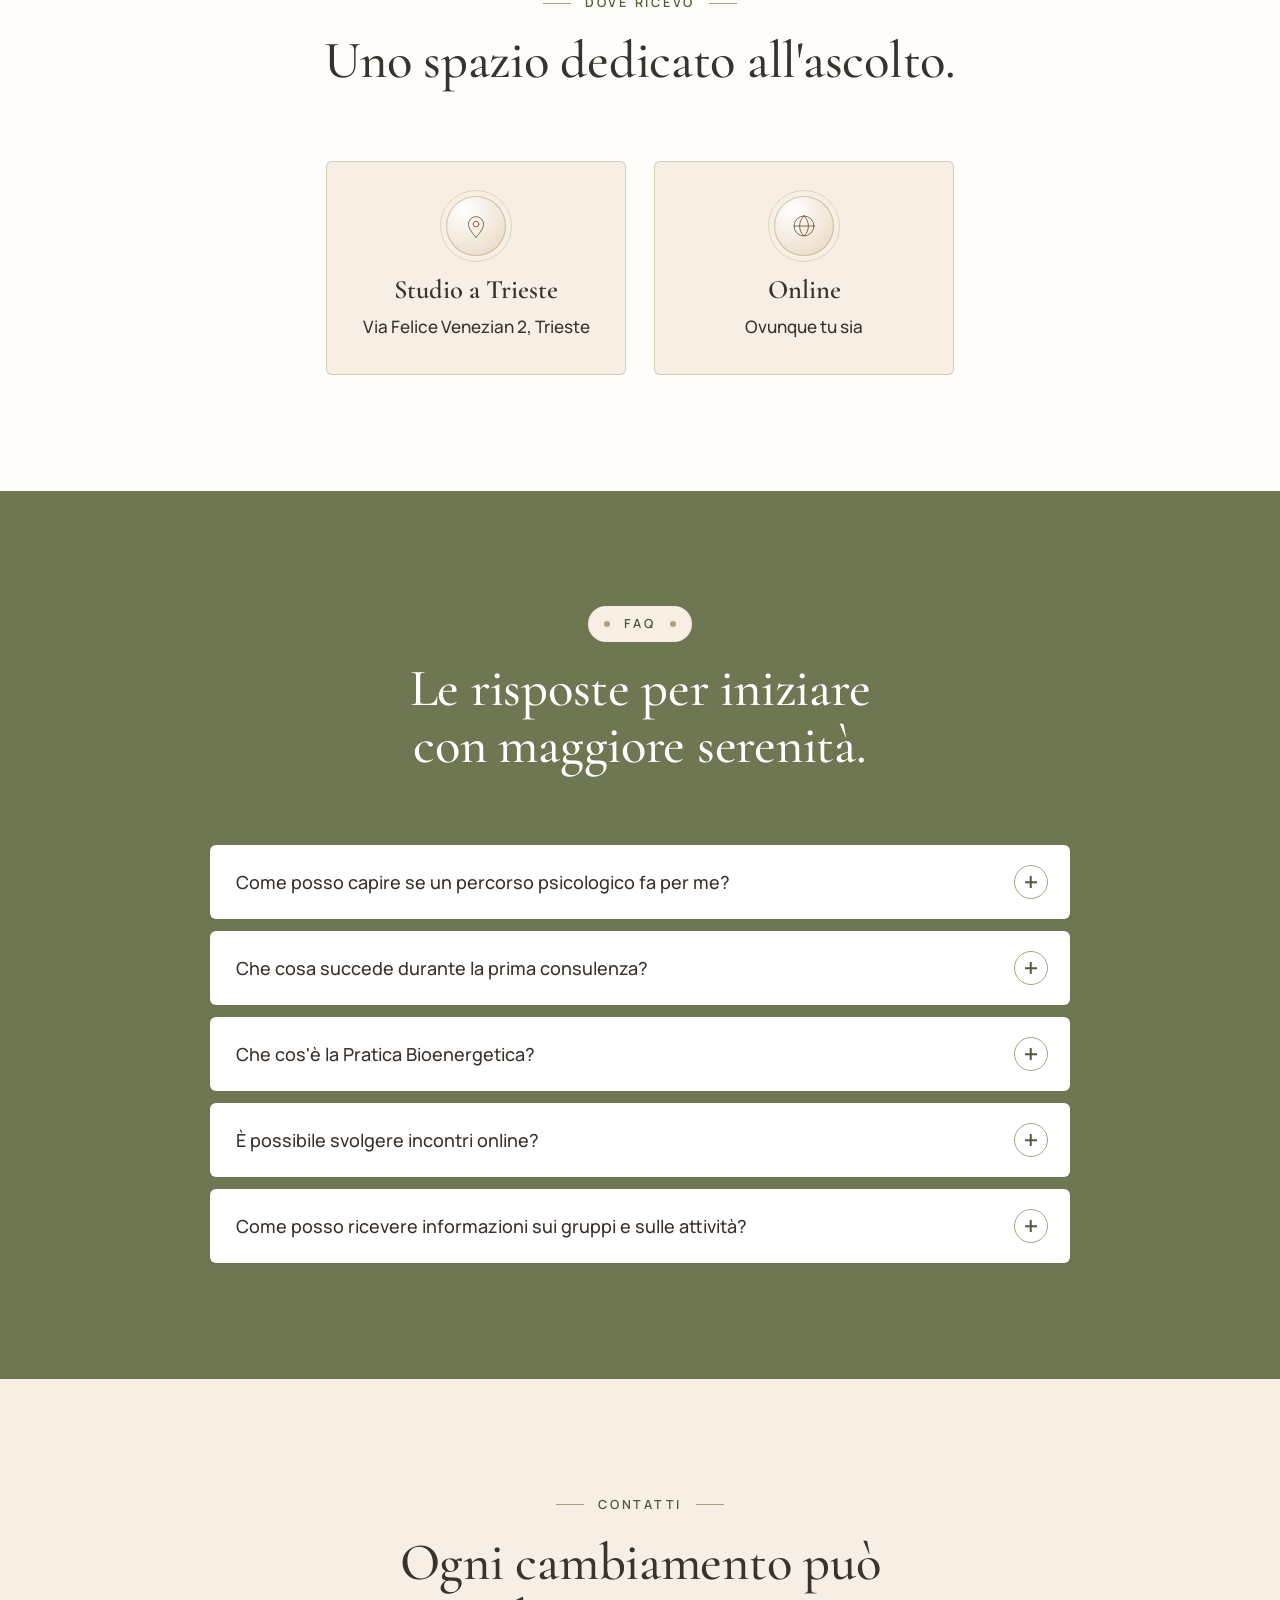
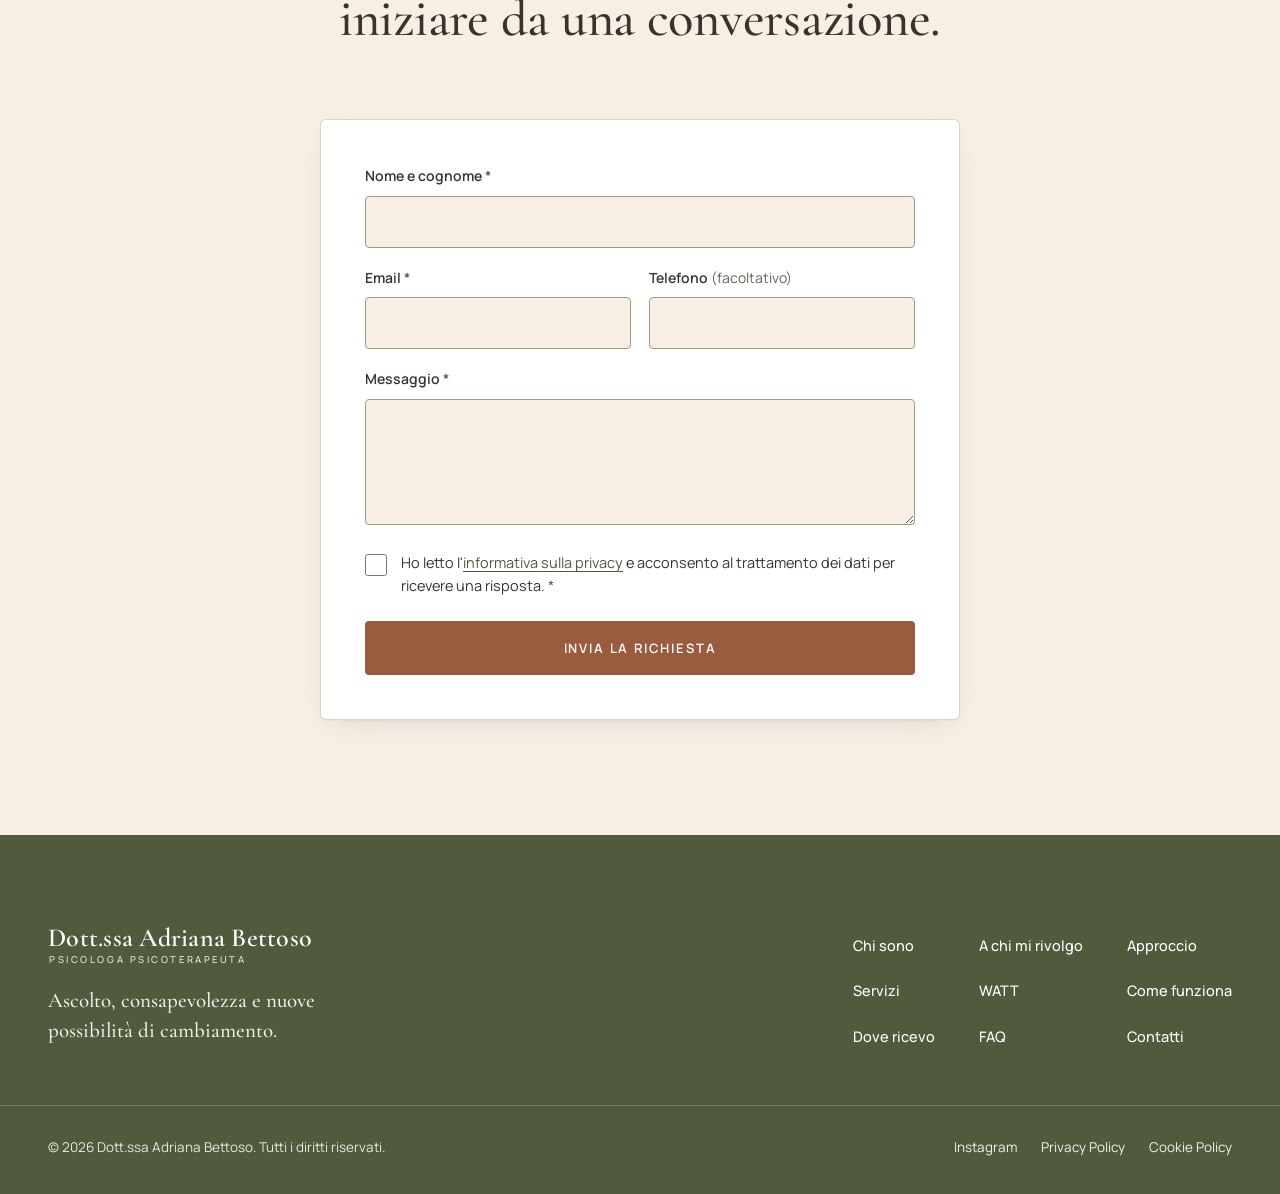
==== commit cfe3c539: "Nuova palette calda "terra e bosco" Crema, lino e sabbia per gli sfondi, oliva e muschio per i detta" ====
--- a/index.html
+++ b/index.html
@@ -5,7 +5,7 @@
   <meta name="viewport" content="width=device-width, initial-scale=1">
   <title>Adriana Bettoso | Psicologa Psicoterapeuta a Trieste</title>
   <meta name="description" content="Adriana Bettoso, psicologa psicoterapeuta a Trieste. Percorsi individuali, approccio psico-corporeo, Pratica Bioenergetica e crescita personale.">
-  <meta name="theme-color" content="#FAF9F6">
+  <meta name="theme-color" content="#FBF7F1">
   <meta property="og:type" content="website">
   <meta property="og:locale" content="it_IT">
   <meta property="og:title" content="Adriana Bettoso | Psicologa Psicoterapeuta a Trieste">
--- a/assets/css/style.css
+++ b/assets/css/style.css
@@ -19,19 +19,29 @@
 }
 
 :root {
-  /* Palette */
-  --warm: #FAF9F6;
-  --sage: #8FA69B;
-  --forest: #344F49;
-  --forest-dark: #2A413C;
-  --lavender: #AAA5B5;
-  --sand: #EAE2D8;
-  --ink: #333735;
+  /* Palette calda "terra e bosco"
+     crema    #FBF7F1  sfondo pagina / header
+     lino     #F7EFE4  sfondo sezioni chiare alternate
+     sabbia   #EEDFCC  superfici delicate, badge
+     oliva    #A9A27F  linee e dettagli decorativi (mai per testi)
+     muschio  #4F5B3C  link, mini-titoli, footer (6.8:1 su crema)
+     oliva scuro #6E7752  sezioni alternate con titoli bianchi (4.8:1)
+     terracotta #9A5B3F  pulsanti principali e accenti (5.3:1 con testo bianco)
+     cacao    #3A322C  testi */
+  --warm: #FBF7F1;
+  --sage: #A9A27F;
+  --forest: #4F5B3C;
+  --forest-dark: #3E4830;
+  --clay: #9A5B3F;
+  --clay-dark: #7F4A33;
+  --lavender: #C9A98B;
+  --sand: #EEDFCC;
+  --ink: #3A322C;
   --white: #FFFFFF;
-  /* Sfondi sezione (alternanza richiesta) */
-  --bg-1: #FFFFFF;
-  --bg-2: #878493;
-  --bg-3: #FCF9F8;
+  /* Sfondi sezione (alternanza) */
+  --bg-1: #FFFDF9;
+  --bg-2: #6E7752;
+  --bg-3: #F7EFE4;
 
   --serif: "Cormorant Garamond", "Cormorant", Garamond, "Times New Roman", serif;
   --sans: "Manrope", system-ui, -apple-system, "Segoe UI", Roboto, sans-serif;
@@ -44,9 +54,9 @@
   --section-y: clamp(80px, 9vw, 132px);
   --ease: cubic-bezier(.22, .61, .36, 1);
   --dur: 320ms;
-  --shadow-soft: 0 1px 2px rgba(51, 55, 53, .04), 0 10px 28px -14px rgba(51, 55, 53, .18);
-  --shadow-lift: 0 2px 4px rgba(51, 55, 53, .05), 0 22px 40px -20px rgba(51, 55, 53, .28);
-  --muted: #5A5F5C;
+  --shadow-soft: 0 1px 2px rgba(58, 50, 44, .04), 0 10px 28px -14px rgba(58, 50, 44, .18);
+  --shadow-lift: 0 2px 4px rgba(58, 50, 44, .05), 0 22px 40px -20px rgba(58, 50, 44, .28);
+  --muted: #6B5F55;
 }
 
 /* ---------- Reset & base ---------- */
@@ -148,8 +158,8 @@
   transition: background-color var(--dur) var(--ease), color var(--dur) var(--ease),
               border-color var(--dur) var(--ease), transform var(--dur) var(--ease);
 }
-.btn-primary { background: var(--forest); color: var(--white); }
-.btn-primary:hover { background: var(--forest-dark); color: var(--white); }
+.btn-primary { background: var(--clay); color: var(--white); }
+.btn-primary:hover { background: var(--clay-dark); color: var(--white); }
 .btn-primary:active { transform: translateY(1px); }
 .btn-secondary { background: rgba(255, 255, 255, 0.55); color: var(--forest); border-color: var(--forest); }
 .btn-secondary:hover { background: var(--forest); color: var(--white); }
@@ -176,10 +186,10 @@
   transition: background-color var(--dur) var(--ease), border-color var(--dur) var(--ease);
 }
 .site-header.is-scrolled {
-  background: rgba(250, 249, 246, 0.92);
+  background: rgba(251, 247, 241, 0.92);
   -webkit-backdrop-filter: saturate(140%) blur(10px);
   backdrop-filter: saturate(140%) blur(10px);
-  border-bottom-color: rgba(143, 166, 155, 0.35);
+  border-bottom-color: rgba(169, 162, 127, 0.35);
 }
 .header-inner {
   height: 100%;
@@ -275,7 +285,7 @@
     gap: 26px;
     padding: 12px var(--gutter) 40px;
     background: var(--warm);
-    border-top: 1px solid rgba(143, 166, 155, 0.35);
+    border-top: 1px solid rgba(169, 162, 127, 0.35);
     overflow-y: auto;
     visibility: hidden; opacity: 0;
     transform: translateY(-8px);
@@ -286,7 +296,7 @@
     transition: opacity var(--dur) var(--ease), transform var(--dur) var(--ease), visibility 0s;
   }
   .nav-list { flex-direction: column; gap: 0; }
-  .nav-list li { border-bottom: 1px solid rgba(143, 166, 155, 0.3); }
+  .nav-list li { border-bottom: 1px solid rgba(169, 162, 127, 0.3); }
   .nav-list a {
     display: block;
     padding: 12px 2px;
@@ -321,14 +331,14 @@
 .hero-overlay {
   position: absolute; inset: 0; z-index: -1;
   background: radial-gradient(ellipse 62% 60% at 50% 50%,
-    rgba(250, 249, 246, 0.80) 0%,
-    rgba(250, 249, 246, 0.62) 60%,
-    rgba(250, 249, 246, 0.40) 100%);
+    rgba(251, 247, 241, 0.80) 0%,
+    rgba(251, 247, 241, 0.62) 60%,
+    rgba(251, 247, 241, 0.40) 100%);
 }
 .hero-content { display: flex; flex-direction: column; align-items: center; max-width: 1040px; }
 .hero h1 { margin-bottom: 28px; }
 .h1-line { display: block; }
-.h1-accent { color: var(--forest); }
+.h1-accent { color: var(--clay); }
 @media (min-width: 768px) {
   .h1-line { white-space: nowrap; }
 }
@@ -344,7 +354,7 @@
 @media (max-width: 640px) {
   .hero { min-height: calc(100svh - var(--header-h)); padding-block: 64px; }
   .hero-media { object-position: 42% 50%; }
-  .hero-overlay { background: rgba(250, 249, 246, 0.7); }
+  .hero-overlay { background: rgba(251, 247, 241, 0.7); }
   .btn-row { flex-direction: column; width: 100%; max-width: 340px; }
   .btn-row .btn { width: 100%; }
 }
@@ -367,7 +377,7 @@
 }
 .section-cta { display: flex; justify-content: center; margin-top: clamp(44px, 5vw, 64px); }
 
-/* Sezioni su #878493: titoli bianchi grandi; mini-titolo in pillola chiara per garantire il contrasto */
+/* Sezioni su oliva scuro (--bg-2): titoli bianchi grandi; mini-titolo in pillola chiara per garantire il contrasto */
 .bg-mauve h2 { color: var(--white); }
 .bg-mauve .eyebrow {
   width: fit-content;
@@ -433,20 +443,20 @@
   margin-bottom: 24px;
   border-radius: 50%;
   background: radial-gradient(circle at 30% 25%, #FFFFFF 0%, var(--sand) 75%);
-  box-shadow: inset 0 0 0 1px rgba(143, 166, 155, 0.55);
+  box-shadow: inset 0 0 0 1px rgba(169, 162, 127, 0.55);
 }
 .icon-badge::after {
   content: "";
   position: absolute; inset: -6px;
   border-radius: 50%;
-  border: 1px solid rgba(143, 166, 155, 0.35);
+  border: 1px solid rgba(169, 162, 127, 0.35);
 }
 .icon-badge svg {
   width: 36px; height: 36px;
   fill: none; stroke: var(--forest);
   stroke-width: 1.3; stroke-linecap: round; stroke-linejoin: round;
 }
-.icon-badge svg .accent { stroke: var(--sage); stroke-width: 1.6; }
+.icon-badge svg .accent { stroke: var(--clay); stroke-width: 1.6; }
 .icon-badge-sm { width: 60px; height: 60px; margin-bottom: 18px; }
 .icon-badge-sm svg { width: 30px; height: 30px; }
 
@@ -478,7 +488,7 @@
 .approach-bg {
   position: absolute; inset: 0; z-index: -1;
   background:
-    linear-gradient(rgba(252, 249, 248, 0.84), rgba(252, 249, 248, 0.84)),
+    linear-gradient(rgba(251, 247, 241, 0.84), rgba(251, 247, 241, 0.84)),
     url("../img/albero-approccio.jpg") center 35% / cover no-repeat;
 }
 .approach .section-head { margin-bottom: clamp(24px, 3vw, 36px); }
@@ -526,12 +536,12 @@
   display: grid; place-items: center;
 }
 .orbit-ring { position: absolute; border-radius: 50%; }
-.orbit-ring-1 { inset: 0; border: 1px solid rgba(143, 166, 155, 0.8); }
-.orbit-ring-2 { inset: 14%; border: 1px solid rgba(52, 79, 73, 0.35); background: rgba(255, 255, 255, 0.55); }
+.orbit-ring-1 { inset: 0; border: 1px solid rgba(169, 162, 127, 0.8); }
+.orbit-ring-2 { inset: 14%; border: 1px solid rgba(79, 91, 60, 0.35); background: rgba(255, 255, 255, 0.55); }
 .orbit-dot {
   position: absolute; width: 9px; height: 9px; border-radius: 50%;
-  background: var(--forest);
-  box-shadow: 0 0 0 5px rgba(143, 166, 155, 0.3);
+  background: var(--clay);
+  box-shadow: 0 0 0 5px rgba(169, 162, 127, 0.3);
 }
 .orbit-dot-1 { top: -4.5px; left: calc(50% - 4.5px); }
 .orbit-dot-2 { bottom: 13%; left: 8%; }
@@ -551,7 +561,7 @@
   max-width: 980px;
   margin: clamp(48px, 6vw, 72px) auto 0;
   padding-top: clamp(32px, 4vw, 44px);
-  border-top: 1px solid rgba(52, 79, 73, 0.25);
+  border-top: 1px solid rgba(79, 91, 60, 0.25);
   text-align: center;
 }
 .bio-sprig {
@@ -579,7 +589,7 @@
 }
 .bio-columns::before {
   content: ""; position: absolute; top: 4px; bottom: 4px; left: 50%;
-  width: 1px; background: rgba(143, 166, 155, 0.7);
+  width: 1px; background: rgba(169, 162, 127, 0.7);
 }
 .bio-keywords {
   list-style: none;
@@ -591,9 +601,9 @@
   font-family: var(--serif);
   font-size: clamp(1.3rem, 1.1rem + 0.6vw, 1.6rem);
   font-weight: 600;
-  color: var(--forest);
-}
-.bio-keywords li + li { border-left: 1px solid rgba(143, 166, 155, 0.8); }
+  color: var(--clay);
+}
+.bio-keywords li + li { border-left: 1px solid rgba(169, 162, 127, 0.8); }
 
 @media (max-width: 960px) {
   .orbit-layout { grid-template-columns: 1fr; justify-items: center; gap: 36px; }
@@ -621,7 +631,7 @@
   display: flex; flex-direction: column;
   height: 100%;
   background: var(--bg-3);
-  border: 1px solid rgba(143, 166, 155, 0.45);
+  border: 1px solid rgba(169, 162, 127, 0.45);
   border-radius: var(--radius);
   overflow: hidden;
   transition: transform var(--dur) var(--ease), box-shadow var(--dur) var(--ease);
@@ -683,7 +693,7 @@
 }
 .watt-cover-shade {
   position: absolute; inset: 0;
-  background: linear-gradient(90deg, rgba(30, 44, 40, 0.86) 0%, rgba(30, 44, 40, 0.6) 42%, rgba(30, 44, 40, 0.08) 80%);
+  background: linear-gradient(90deg, rgba(46, 38, 30, 0.86) 0%, rgba(46, 38, 30, 0.6) 42%, rgba(46, 38, 30, 0.08) 80%);
 }
 .watt-cover-content {
   position: absolute; inset: 0;
@@ -717,7 +727,7 @@
 }
 .watt-cover-cta span { transition: transform var(--dur) var(--ease); }
 .watt-cover:hover img { transform: scale(1.04); }
-.watt-cover:hover .watt-cover-cta { background: var(--forest); color: var(--white); }
+.watt-cover:hover .watt-cover-cta { background: var(--clay); color: var(--white); }
 .watt-cover:hover .watt-cover-cta span { transform: translateX(4px); }
 .watt-cover:focus-visible { outline: 3px solid var(--white); outline-offset: 4px; }
 
@@ -728,7 +738,7 @@
 
 @media (max-width: 720px) {
   .watt-cover { aspect-ratio: 4 / 5; }
-  .watt-cover-shade { background: linear-gradient(0deg, rgba(30, 44, 40, 0.9) 0%, rgba(30, 44, 40, 0.55) 55%, rgba(30, 44, 40, 0.15) 100%); }
+  .watt-cover-shade { background: linear-gradient(0deg, rgba(46, 38, 30, 0.9) 0%, rgba(46, 38, 30, 0.55) 55%, rgba(46, 38, 30, 0.15) 100%); }
   .watt-cover-content { justify-content: flex-end; }
 }
 
@@ -741,10 +751,10 @@
   border-radius: 8px;
   background: var(--bg-3);
   color: var(--ink);
-  box-shadow: 0 30px 80px -20px rgba(20, 30, 27, 0.45);
+  box-shadow: 0 30px 80px -20px rgba(46, 38, 30, 0.45);
   overflow: auto;
 }
-.watt-dialog::backdrop { background: rgba(35, 40, 38, 0.55); -webkit-backdrop-filter: blur(3px); backdrop-filter: blur(3px); }
+.watt-dialog::backdrop { background: rgba(46, 38, 30, 0.55); -webkit-backdrop-filter: blur(3px); backdrop-filter: blur(3px); }
 .watt-dialog[open] { animation: dialog-in 320ms var(--ease); }
 @keyframes dialog-in { from { opacity: 0; transform: translateY(14px) scale(.98); } to { opacity: 1; transform: none; } }
 .watt-dialog-inner { position: relative; padding: clamp(32px, 5vw, 56px) clamp(20px, 5vw, 56px); text-align: center; }
@@ -753,7 +763,7 @@
 .dialog-close {
   position: absolute; top: 14px; right: 14px;
   width: 44px; height: 44px;
-  border: 1px solid rgba(143, 166, 155, 0.7); border-radius: 50%;
+  border: 1px solid rgba(169, 162, 127, 0.7); border-radius: 50%;
   background: var(--white); cursor: pointer;
 }
 .dialog-close span[aria-hidden]::before, .dialog-close span[aria-hidden]::after {
@@ -767,7 +777,7 @@
 .cal-months { display: grid; grid-template-columns: 1fr 1fr; gap: 20px; margin-bottom: 28px; }
 .cal-month {
   background: var(--white);
-  border: 1px solid rgba(143, 166, 155, 0.45);
+  border: 1px solid rgba(169, 162, 127, 0.45);
   border-radius: var(--radius);
   padding: 18px 16px 14px;
 }
@@ -775,7 +785,7 @@
 .cal-grid { display: grid; grid-template-columns: repeat(7, 1fr); gap: 4px; font-size: 13px; }
 .cal-grid .dow { font-size: 10.5px; font-weight: 600; letter-spacing: .08em; text-transform: uppercase; color: var(--muted); padding-bottom: 4px; }
 .cal-grid .day { display: grid; place-items: center; aspect-ratio: 1 / 1; border-radius: 50%; }
-.cal-grid .day.is-event { background: var(--forest); color: var(--white); font-weight: 600; }
+.cal-grid .day.is-event { background: var(--clay); color: var(--white); font-weight: 600; }
 .cal-grid .day.is-event.is-past { background: var(--sand); color: var(--muted); text-decoration: line-through; }
 
 .cal-dates { list-style: none; display: grid; gap: 12px; text-align: left; }
@@ -786,14 +796,14 @@
   gap: 18px;
   padding: 16px 18px;
   background: var(--white);
-  border: 1px solid rgba(143, 166, 155, 0.45);
+  border: 1px solid rgba(169, 162, 127, 0.45);
   border-radius: var(--radius);
 }
 .cal-date-day {
   display: grid; place-items: center;
   width: 64px; height: 64px;
   border-radius: 50%;
-  background: var(--forest); color: var(--white);
+  background: var(--clay); color: var(--white);
   font-family: var(--serif); line-height: 1;
 }
 .cal-date-day b { font-size: 26px; font-weight: 600; }
@@ -823,20 +833,20 @@
 /* ---------- Come funziona (effetti) ---------- */
 .steps { position: relative; max-width: 1140px; margin-inline: auto; }
 .steps-track, .steps-fill { position: absolute; pointer-events: none; border-radius: 2px; }
-.steps-track { background: rgba(52, 79, 73, 0.18); }
+.steps-track { background: rgba(79, 91, 60, 0.18); }
 .steps-fill {
-  background: linear-gradient(90deg, var(--sage), var(--forest));
+  background: linear-gradient(90deg, var(--sage), var(--clay));
   transition: width 120ms linear, height 120ms linear;
 }
 .steps-fill::after {
   content: "";
   position: absolute;
   width: 14px; height: 14px; border-radius: 50%;
-  background: var(--forest);
-  box-shadow: 0 0 0 6px rgba(143, 166, 155, 0.35), 0 0 24px 4px rgba(143, 166, 155, 0.6);
+  background: var(--clay);
+  box-shadow: 0 0 0 6px rgba(169, 162, 127, 0.35), 0 0 24px 4px rgba(169, 162, 127, 0.6);
   right: -7px; top: 50%; transform: translateY(-50%);
 }
-.steps.is-vertical .steps-fill { background: linear-gradient(180deg, var(--sage), var(--forest)); }
+.steps.is-vertical .steps-fill { background: linear-gradient(180deg, var(--sage), var(--clay)); }
 .steps.is-vertical .steps-fill::after { right: auto; top: auto; left: 50%; bottom: -7px; transform: translateX(-50%); }
 .steps.is-complete .steps-fill::after { opacity: 0; transition: opacity 400ms var(--ease); }
 
@@ -854,18 +864,18 @@
   margin-bottom: 28px;
   border-radius: 50%;
   background: var(--bg-3);
-  border: 1px solid rgba(52, 79, 73, 0.35);
+  border: 1px solid rgba(79, 91, 60, 0.35);
   font-family: var(--serif); font-size: 24px; font-weight: 600;
   color: var(--forest);
   transition: background-color 500ms var(--ease), color 500ms var(--ease), border-color 500ms var(--ease), transform 500ms var(--ease);
 }
 .step-node::before, .step-node::after {
   content: ""; position: absolute; inset: -1px; border-radius: 50%;
-  border: 1px solid var(--forest);
+  border: 1px solid var(--clay);
   opacity: 0;
 }
 .step.is-active .step-node {
-  background: var(--forest); color: var(--white); border-color: var(--forest);
+  background: var(--clay); color: var(--white); border-color: var(--clay);
   transform: scale(1.06);
 }
 .step.is-active .step-node::before { animation: ripple 1.4s var(--ease) 1; }
@@ -902,7 +912,7 @@
 .place-card {
   padding: 34px 28px 32px;
   background: var(--bg-3);
-  border: 1px solid rgba(143, 166, 155, 0.45);
+  border: 1px solid rgba(169, 162, 127, 0.45);
   border-radius: var(--radius);
   text-align: center;
   transition: transform var(--dur) var(--ease), box-shadow var(--dur) var(--ease);
@@ -919,7 +929,7 @@
 .faq-item {
   background: var(--white);
   border-radius: var(--radius);
-  box-shadow: 0 1px 2px rgba(51, 55, 53, .05);
+  box-shadow: 0 1px 2px rgba(58, 50, 44, .05);
 }
 .faq-q { font: inherit; margin: 0; }
 .faq-q button {
@@ -969,7 +979,7 @@
   max-width: 640px;
   margin-inline: auto;
   background: var(--white);
-  border: 1px solid rgba(143, 166, 155, 0.45);
+  border: 1px solid rgba(169, 162, 127, 0.45);
   border-radius: var(--radius);
   padding: clamp(24px, 4vw, 44px);
   box-shadow: var(--shadow-soft);
@@ -986,7 +996,7 @@
   font: inherit; font-size: 16px; /* evita lo zoom su iOS */
   color: var(--ink);
   background: var(--bg-3);
-  border: 1px solid #8C948F;
+  border: 1px solid #A39785;
   border-radius: var(--radius-sm);
   transition: border-color var(--dur) var(--ease), box-shadow var(--dur) var(--ease), background-color var(--dur) var(--ease);
 }
@@ -995,7 +1005,7 @@
   outline: none;
   background: var(--white);
   border-color: var(--forest);
-  box-shadow: 0 0 0 3px rgba(52, 79, 73, 0.18);
+  box-shadow: 0 0 0 3px rgba(79, 91, 60, 0.18);
 }
 .field [aria-invalid="true"] { border-color: #8A2B2B !important; }
 .field-error { margin: 6px 0 0; font-size: 13.5px; font-weight: 500; color: #8A2B2B; }
@@ -1011,8 +1021,8 @@
 .form-status { margin-top: 18px; font-size: 15px; line-height: 1.6; }
 .form-status:empty { display: none; }
 .form-status.is-success, .form-status.is-error { padding: 16px 18px; border-radius: var(--radius-sm); }
-.form-status.is-success { background: #E4ECE7; border-left: 2px solid var(--forest); }
-.form-status.is-error { background: #F4E9E6; border-left: 2px solid #8A2B2B; }
+.form-status.is-success { background: #EEF0E4; border-left: 2px solid var(--forest); }
+.form-status.is-error { background: #F6E6DF; border-left: 2px solid #8A2B2B; }
 @media (max-width: 560px) { .field-row { grid-template-columns: 1fr; } }
 
 /* ---------- Footer ---------- */
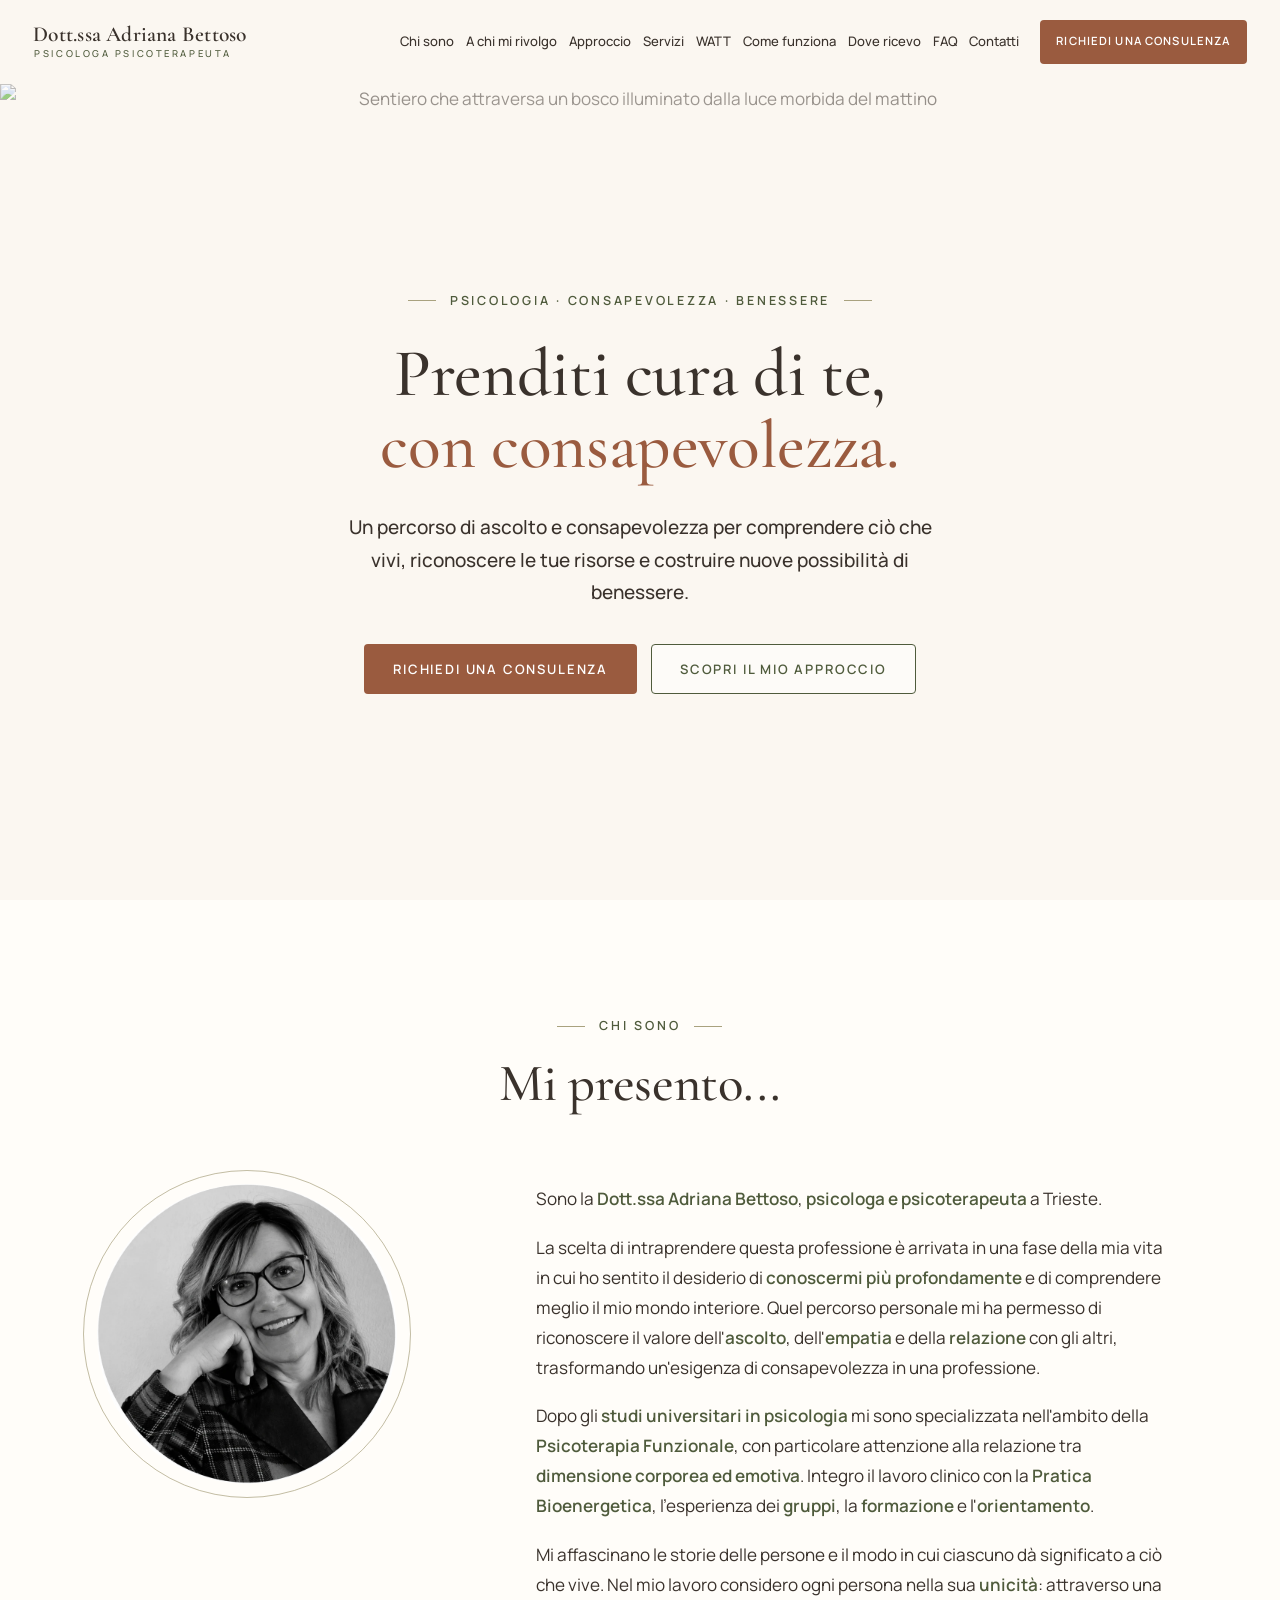
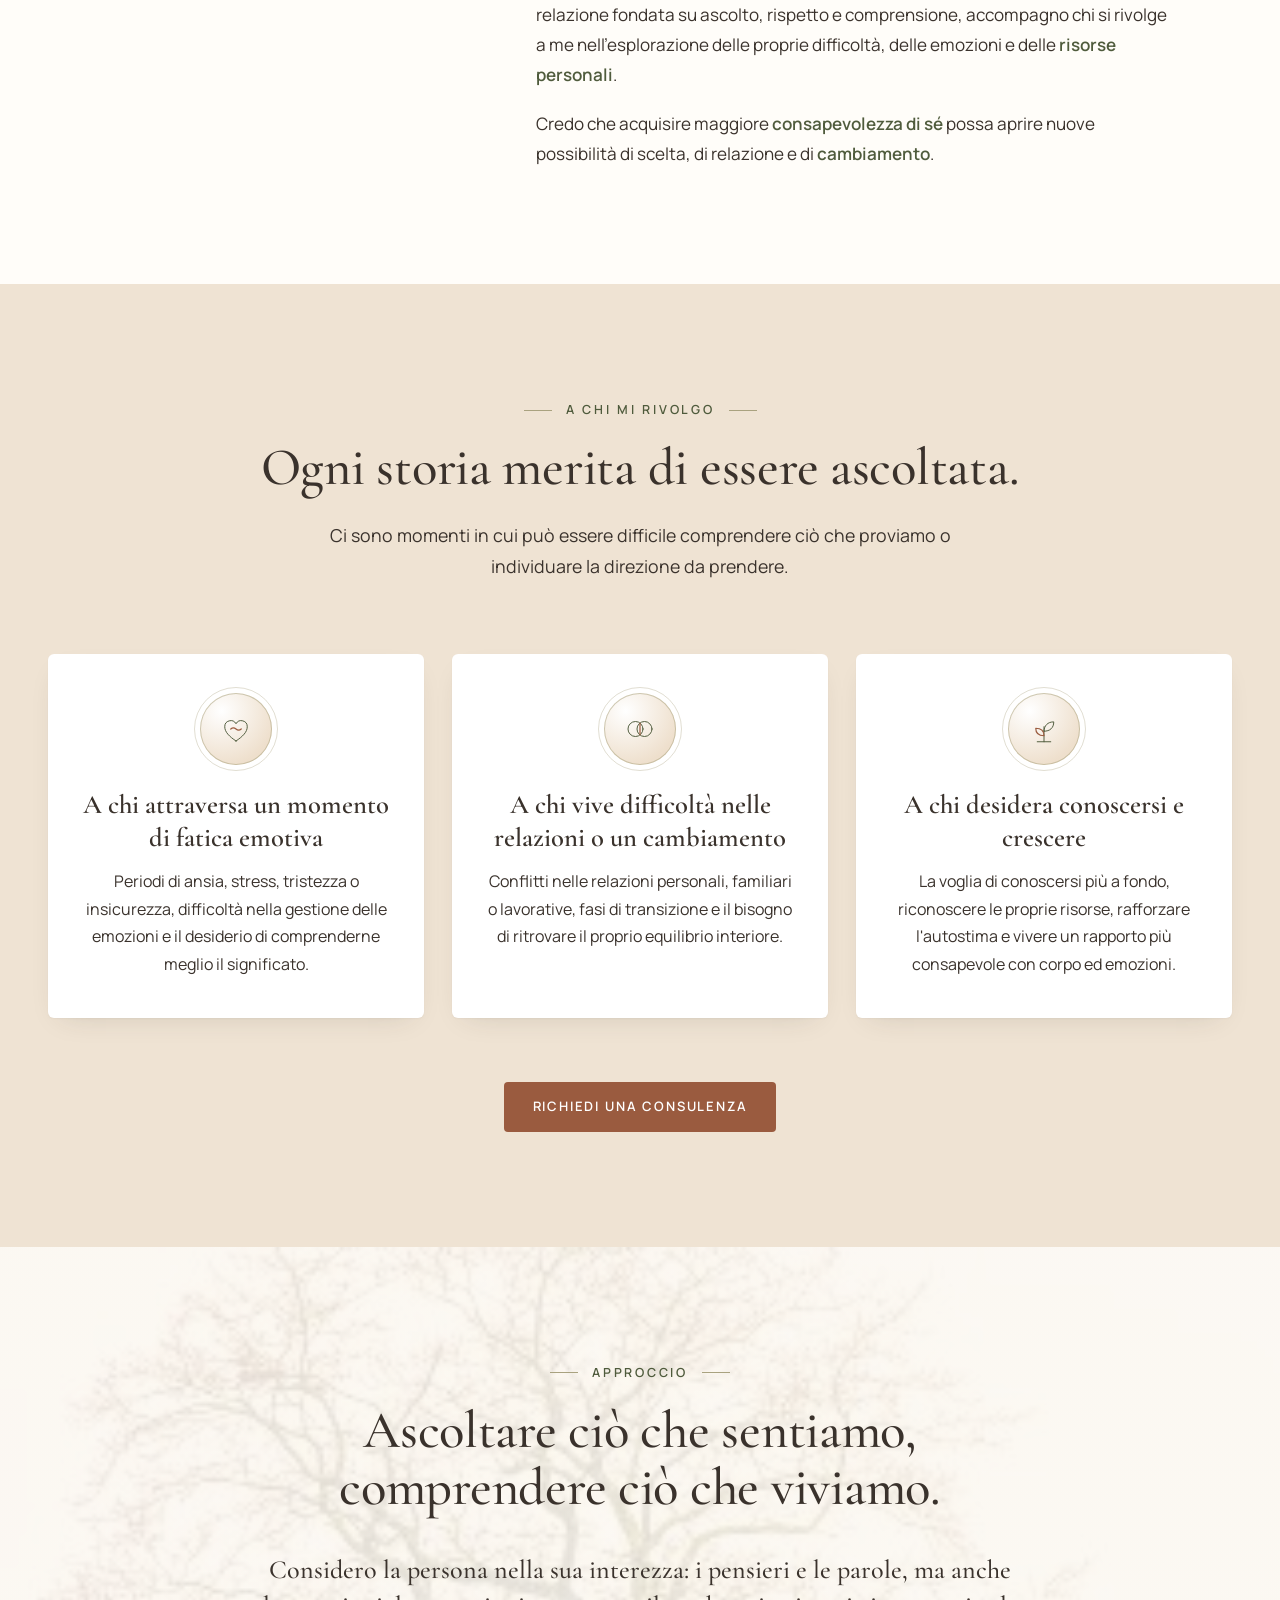
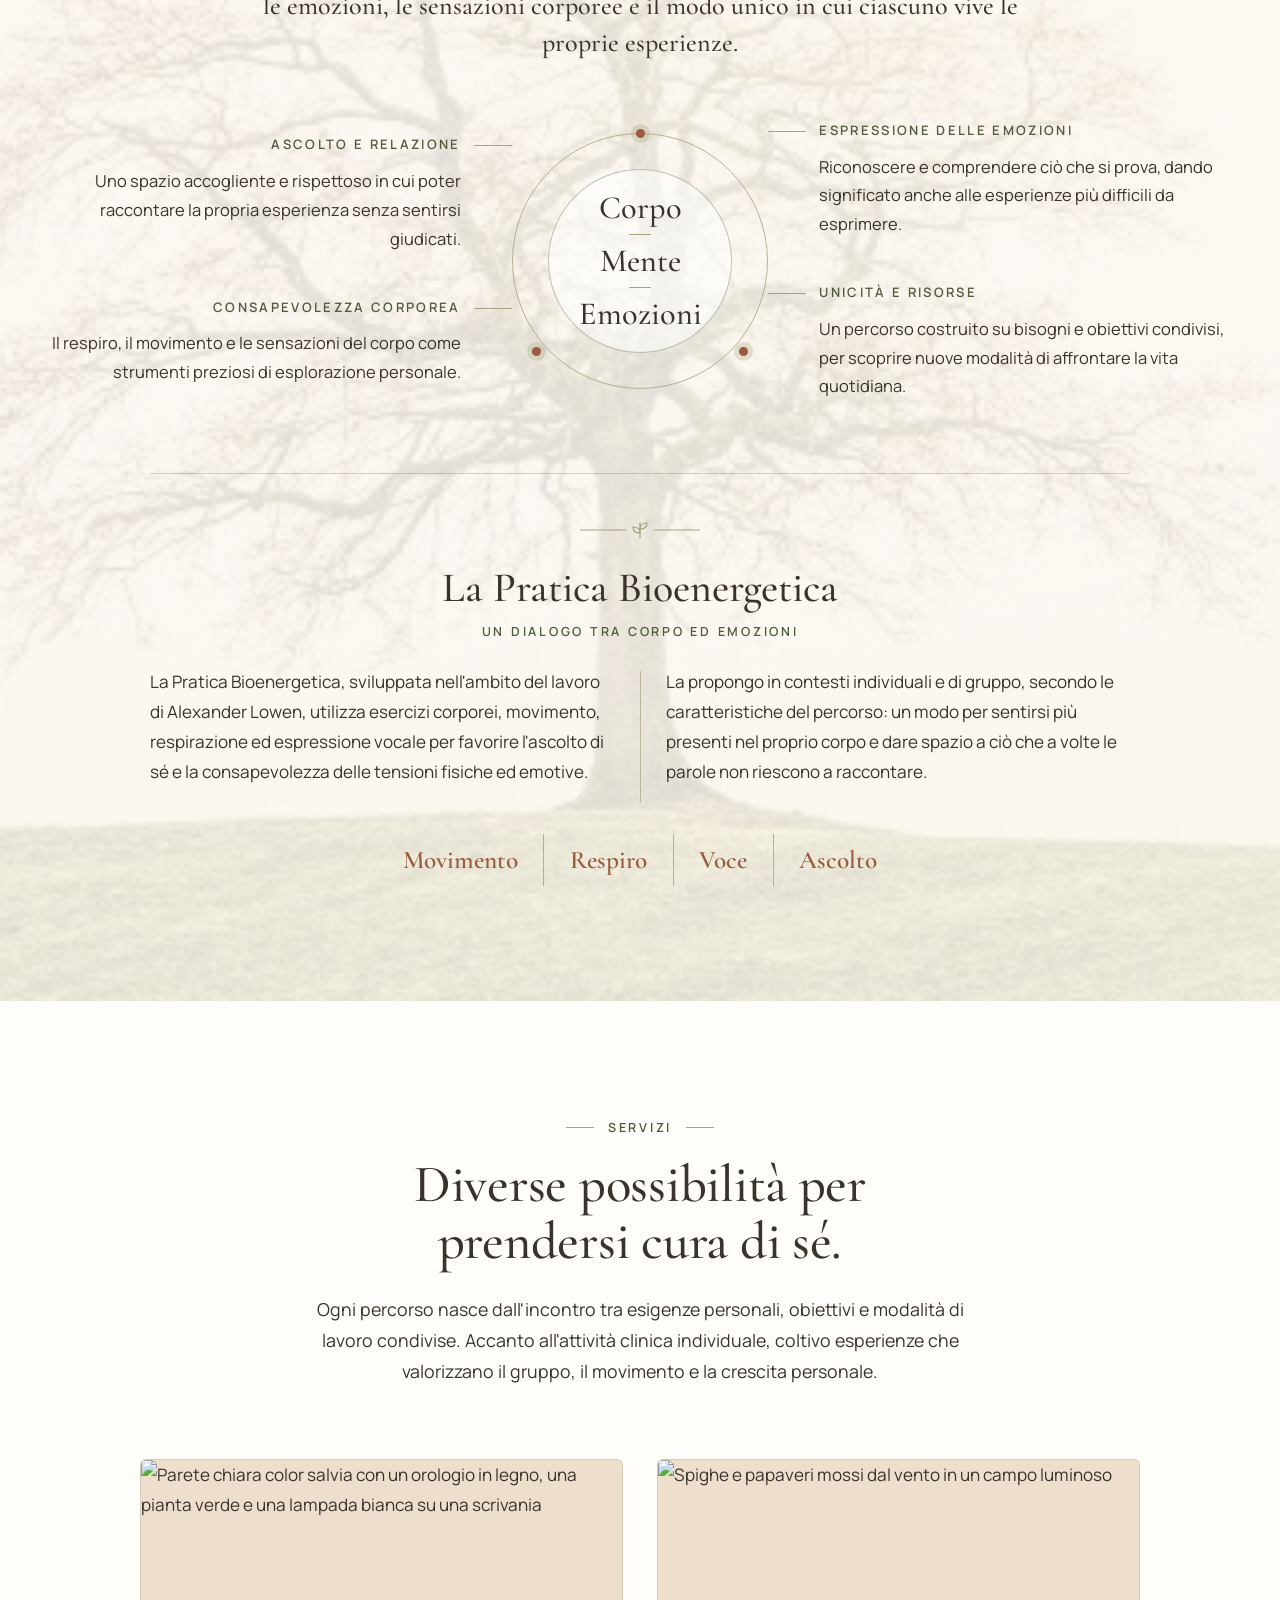
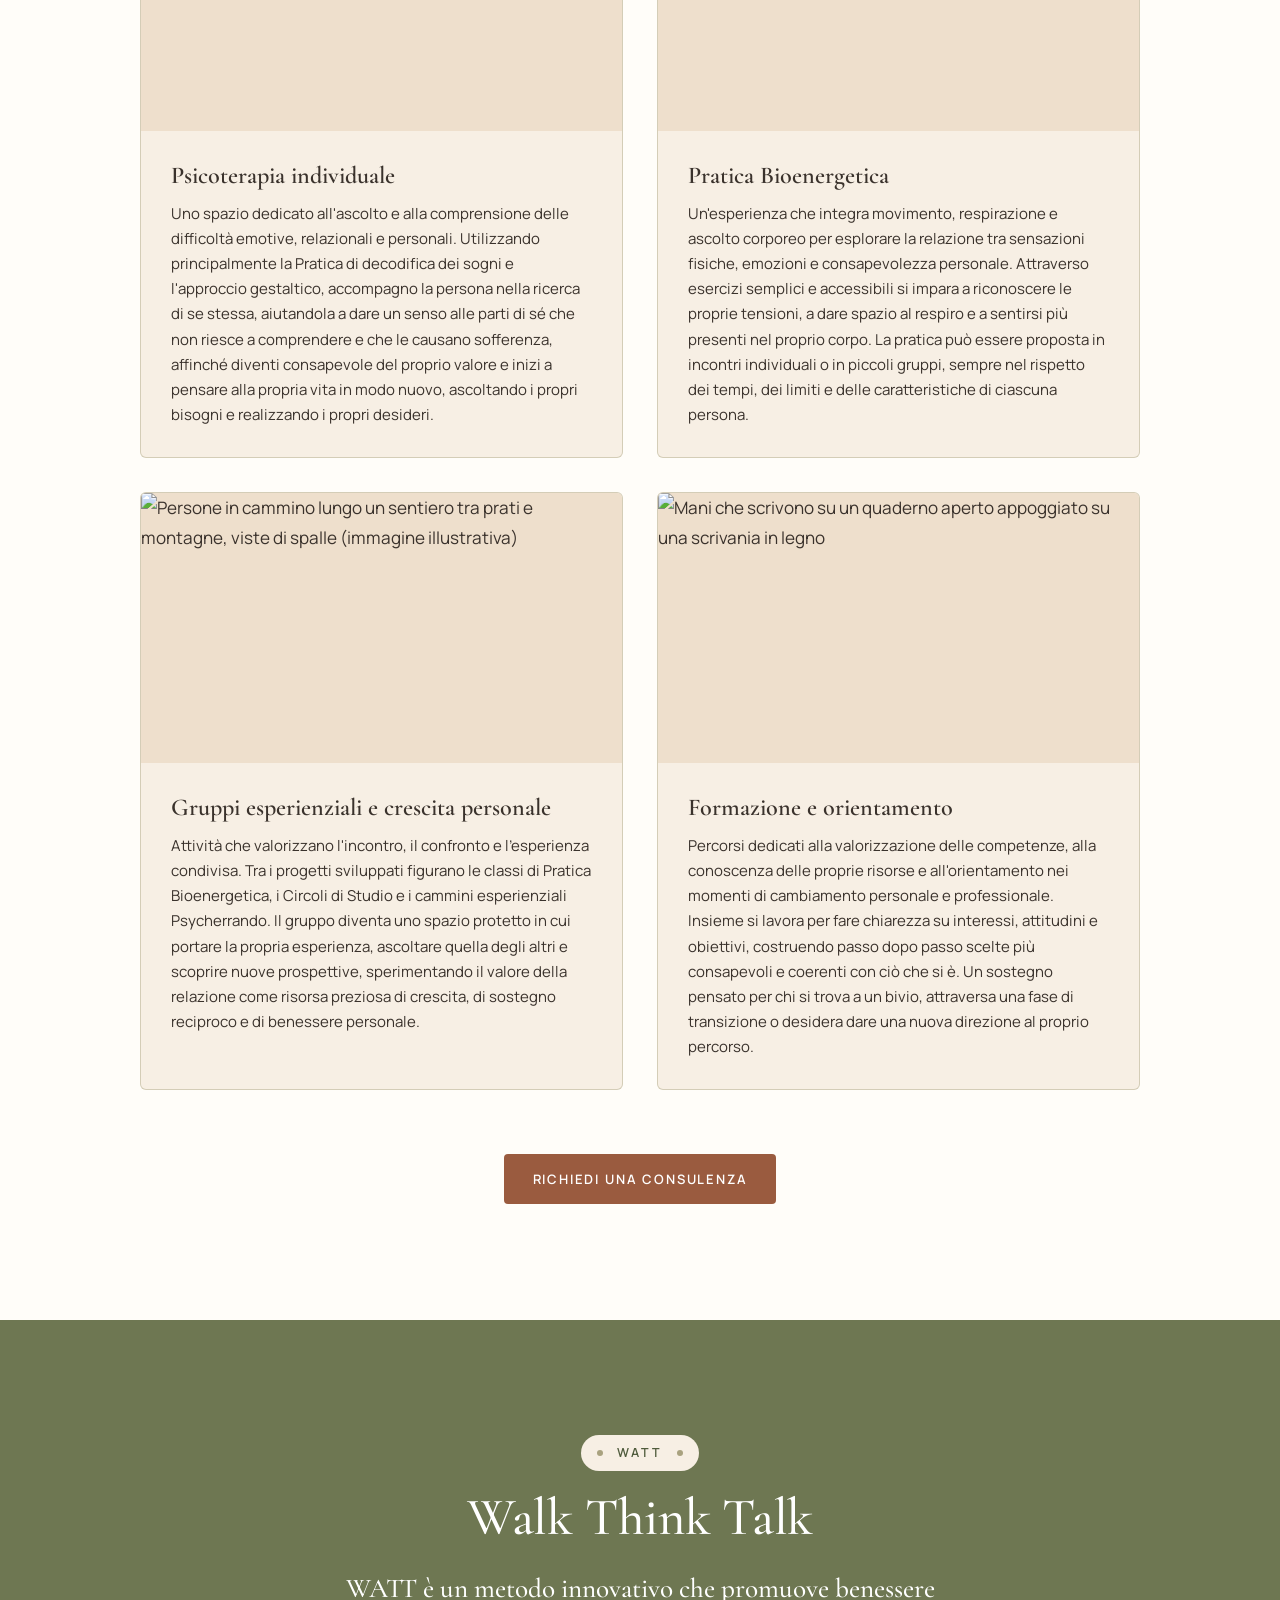
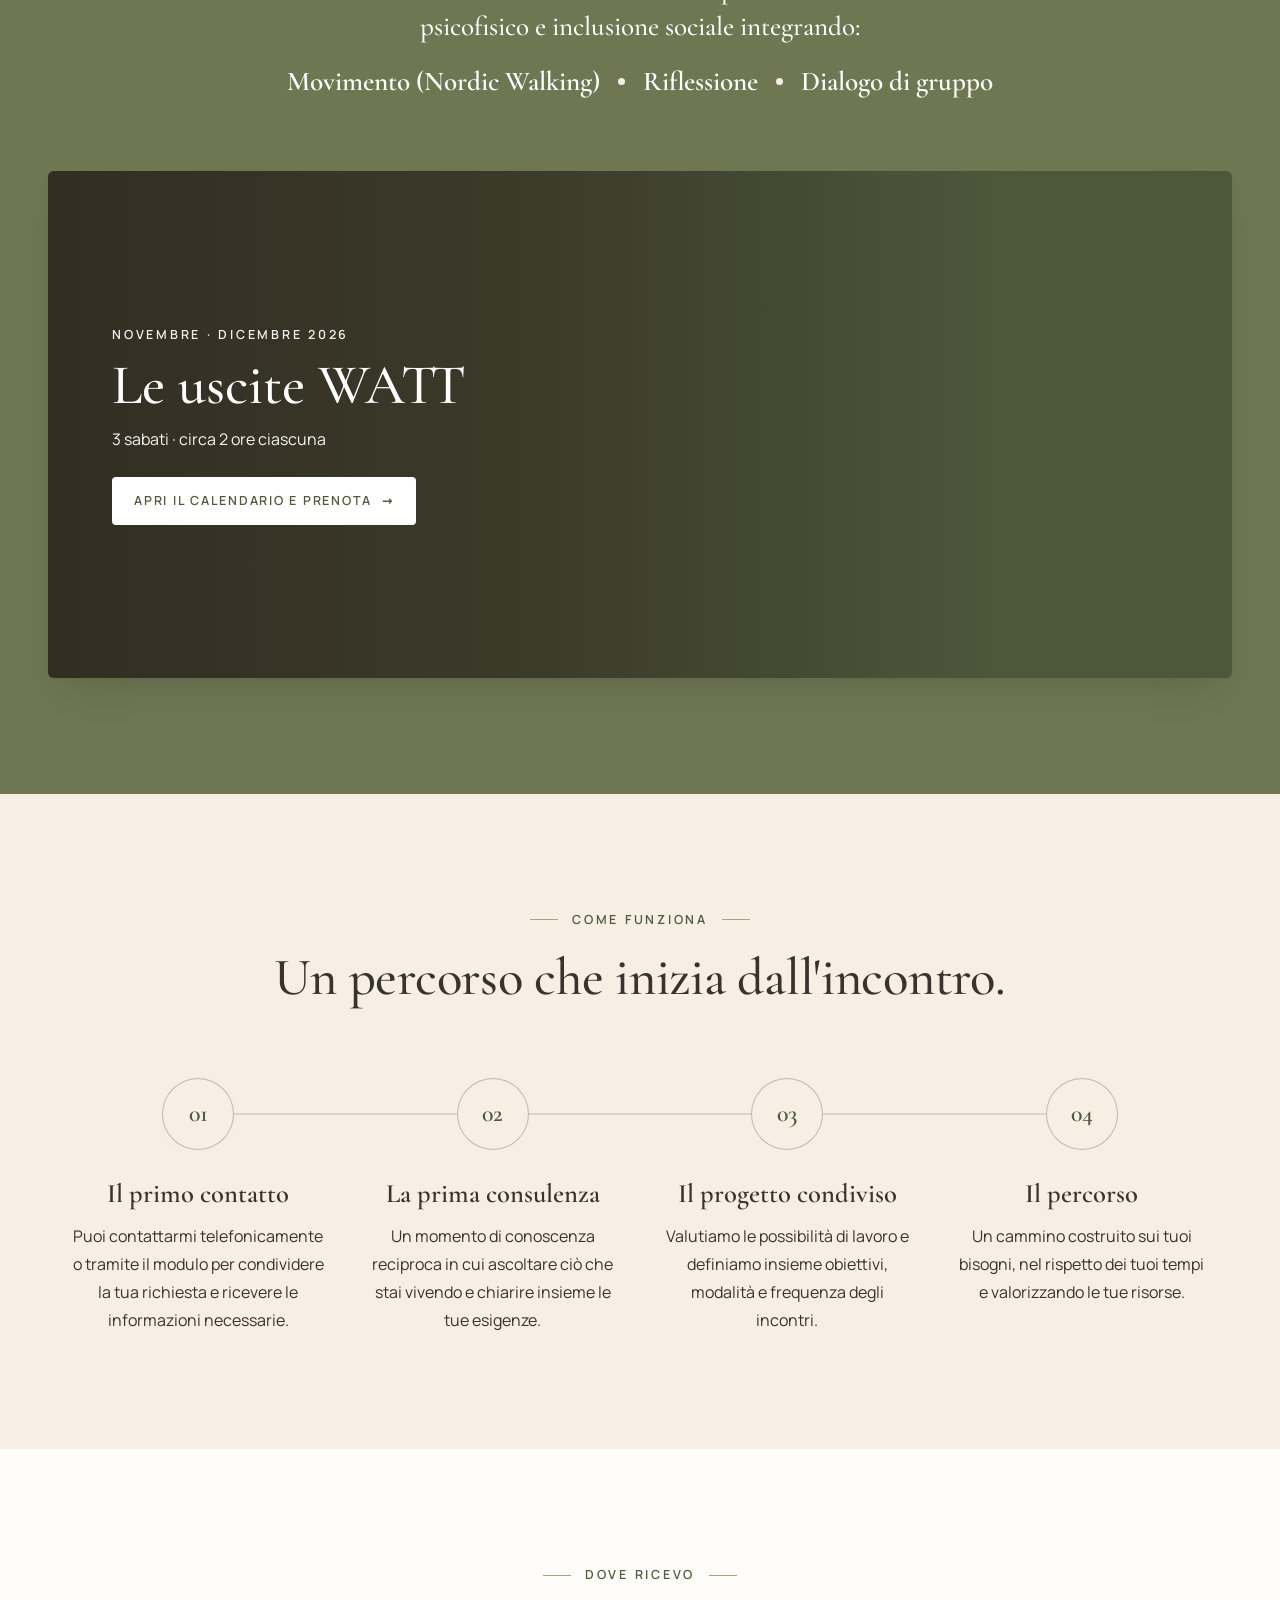
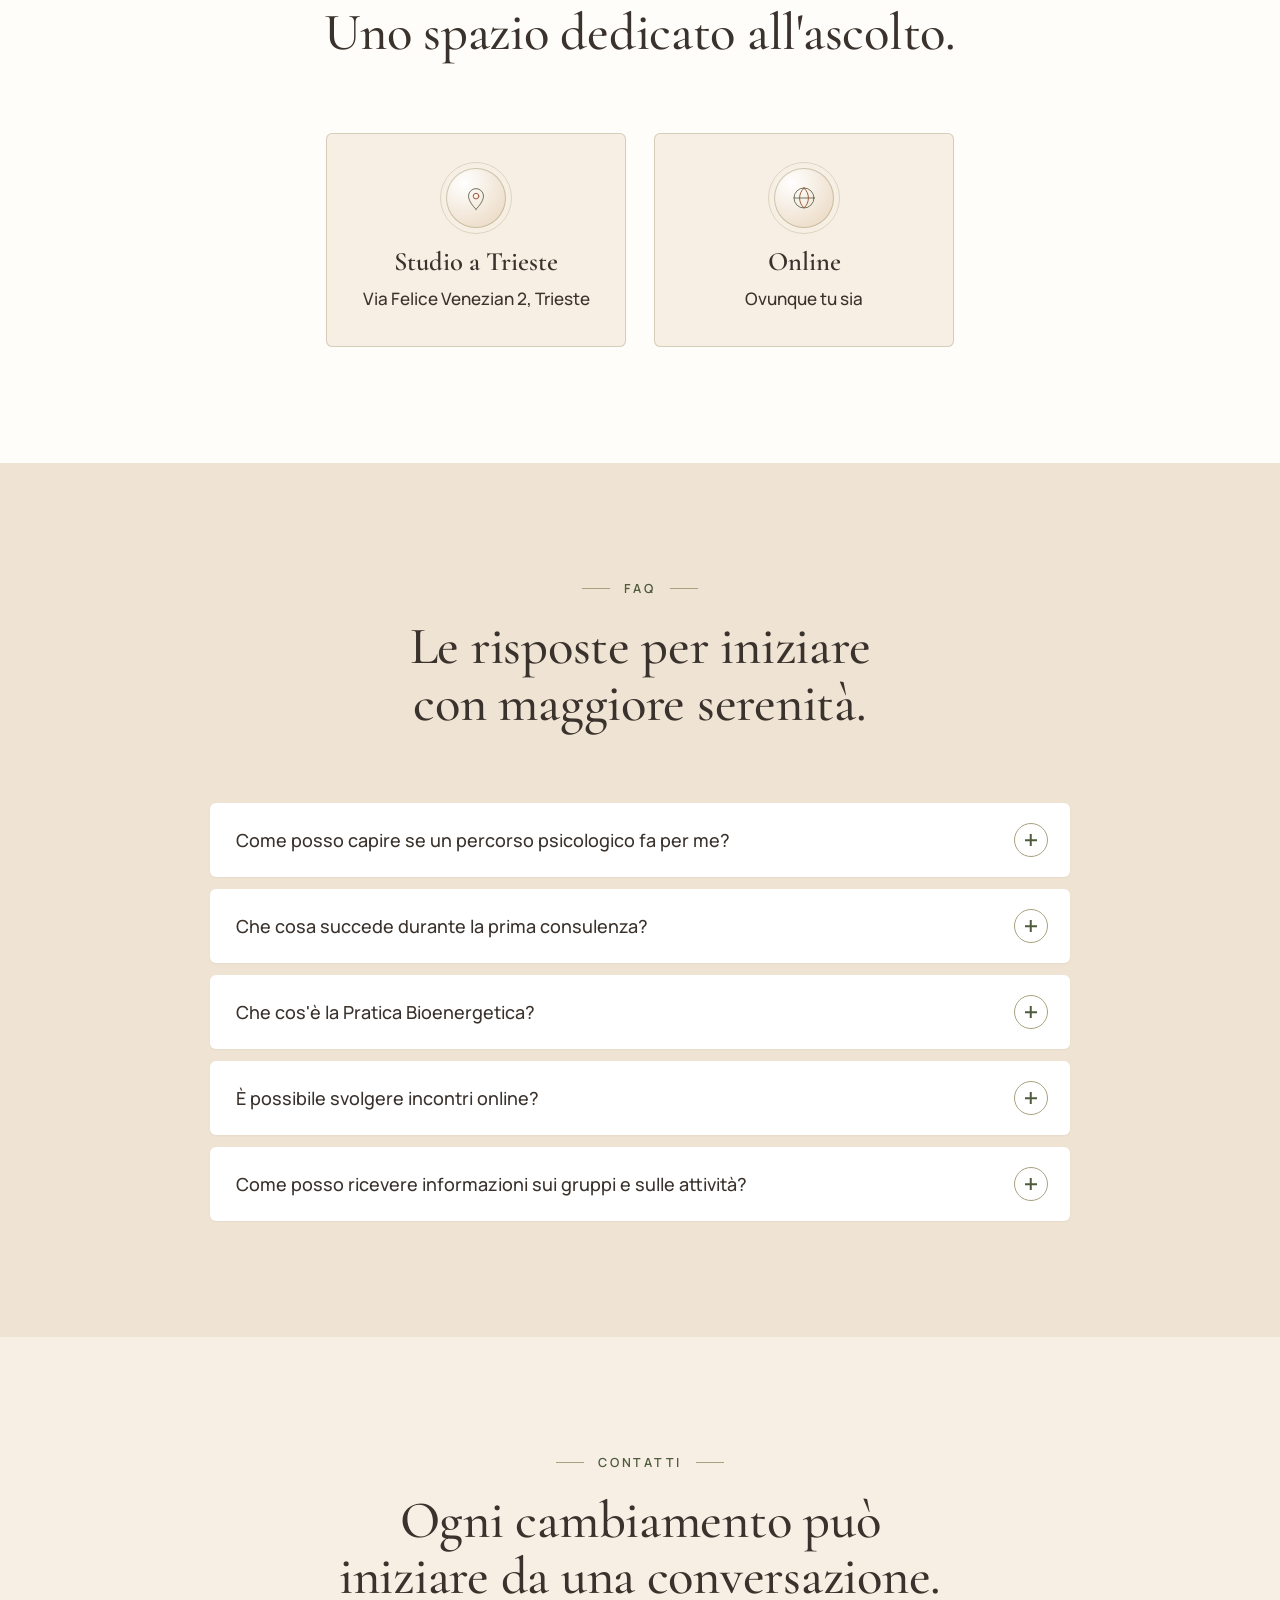
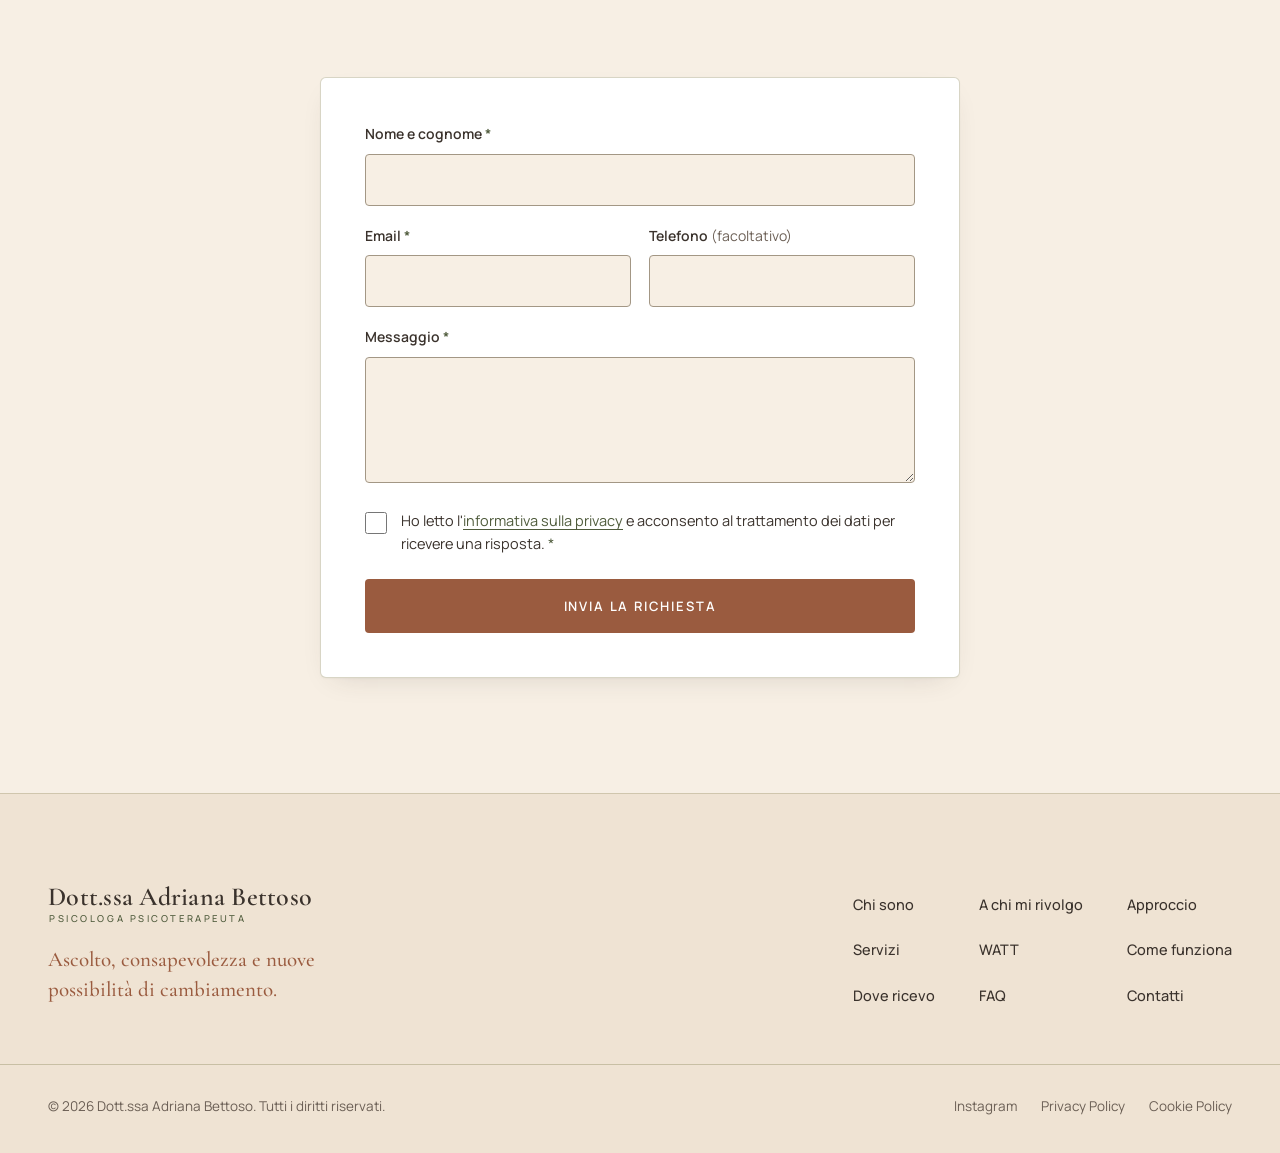
==== commit d0c290c0: "Sfondo verde solo in WATT, crema calda altrove A chi mi rivolgo, FAQ e footer passano a crema calda " ====
--- a/index.html
+++ b/index.html
@@ -123,7 +123,7 @@
     </section>
 
     <!-- A CHI MI RIVOLGO -->
-    <section class="section bg-mauve" id="a-chi-mi-rivolgo" aria-labelledby="rivolgo-title">
+    <section class="section bg-crema" id="a-chi-mi-rivolgo" aria-labelledby="rivolgo-title">
       <div class="container">
         <header class="section-head reveal">
           <p class="eyebrow">A chi mi rivolgo</p>
@@ -434,7 +434,7 @@
     </section>
 
     <!-- FAQ -->
-    <section class="section bg-mauve" id="faq" aria-labelledby="faq-title">
+    <section class="section bg-crema" id="faq" aria-labelledby="faq-title">
       <div class="container container-narrow">
         <header class="section-head reveal">
           <p class="eyebrow">FAQ</p>
--- a/assets/css/style.css
+++ b/assets/css/style.css
@@ -24,8 +24,9 @@
      lino     #F7EFE4  sfondo sezioni chiare alternate
      sabbia   #EEDFCC  superfici delicate, badge
      oliva    #A9A27F  linee e dettagli decorativi (mai per testi)
-     muschio  #4F5B3C  link, mini-titoli, footer (6.8:1 su crema)
-     oliva scuro #6E7752  sezioni alternate con titoli bianchi (4.8:1)
+     crema calda #EFE3D3  sezioni alternate (A chi mi rivolgo, FAQ) e footer
+     muschio  #4F5B3C  link e mini-titoli (6.8:1 su crema)
+     oliva scuro #6E7752  sfondo riservato alla sola sezione WATT (4.8:1 con il bianco)
      terracotta #9A5B3F  pulsanti principali e accenti (5.3:1 con testo bianco)
      cacao    #3A322C  testi */
   --warm: #FBF7F1;
@@ -42,6 +43,7 @@
   --bg-1: #FFFDF9;
   --bg-2: #6E7752;
   --bg-3: #F7EFE4;
+  --bg-4: #EFE3D3;
 
   --serif: "Cormorant Garamond", "Cormorant", Garamond, "Times New Roman", serif;
   --sans: "Manrope", system-ui, -apple-system, "Segoe UI", Roboto, sans-serif;
@@ -368,6 +370,7 @@
 .bg-white { background: var(--bg-1); }
 .bg-mauve { background: var(--bg-2); }
 .bg-cream { background: var(--bg-3); }
+.bg-crema { background: var(--bg-4); }
 
 .section-head { text-align: center; max-width: 820px; margin: 0 auto clamp(48px, 6vw, 72px); }
 .section-intro {
@@ -377,7 +380,7 @@
 }
 .section-cta { display: flex; justify-content: center; margin-top: clamp(44px, 5vw, 64px); }
 
-/* Sezioni su oliva scuro (--bg-2): titoli bianchi grandi; mini-titolo in pillola chiara per garantire il contrasto */
+/* Sezione WATT su oliva scuro (--bg-2): titoli bianchi grandi; mini-titolo in pillola chiara per garantire il contrasto */
 .bg-mauve h2 { color: var(--white); }
 .bg-mauve .eyebrow {
   width: fit-content;
@@ -1026,22 +1029,26 @@
 @media (max-width: 560px) { .field-row { grid-template-columns: 1fr; } }
 
 /* ---------- Footer ---------- */
-.site-footer { background: var(--forest); color: var(--white); padding-top: clamp(64px, 7vw, 96px); }
-.site-footer a { color: var(--white); text-decoration: none; }
-.site-footer a:hover { text-decoration: underline; color: var(--white); }
-.site-footer :focus-visible { outline-color: var(--white); }
+.site-footer {
+  background: var(--bg-4);
+  color: var(--ink);
+  border-top: 1px solid rgba(169, 162, 127, 0.45);
+  padding-top: clamp(64px, 7vw, 96px);
+}
+.site-footer a { color: var(--ink); text-decoration: none; }
+.site-footer a:hover { text-decoration: underline; color: var(--clay); }
 .footer-inner {
   display: grid; grid-template-columns: minmax(0, 5fr) minmax(0, 7fr);
   gap: 40px 64px; align-items: start;
   padding-bottom: 48px;
 }
-.wordmark-light { color: var(--white); }
+.wordmark-light { color: var(--ink); }
 .wordmark-light .wordmark-name { font-size: 26px; }
-.wordmark-light .wordmark-role { color: rgba(255, 255, 255, 0.86); }
+.wordmark-light .wordmark-role { color: var(--forest); }
 .footer-tagline {
   margin-top: 22px; max-width: 34ch;
   font-family: var(--serif); font-size: 21px; font-weight: 500; line-height: 1.4;
-  color: rgba(255, 255, 255, 0.92);
+  color: var(--clay);
 }
 .footer-links {
   list-style: none;
@@ -1054,12 +1061,12 @@
   display: flex; flex-wrap: wrap; align-items: center; justify-content: space-between;
   gap: 12px 24px;
   padding-block: 24px 28px;
-  border-top: 1px solid rgba(255, 255, 255, 0.22);
-  font-size: 13.5px; color: rgba(255, 255, 255, 0.86);
+  border-top: 1px solid rgba(169, 162, 127, 0.55);
+  font-size: 13.5px; color: var(--muted);
 }
 .footer-bottom p { margin: 0; }
 .footer-legal { list-style: none; display: flex; flex-wrap: wrap; gap: 4px 24px; }
-.footer-legal a { display: inline-block; padding-block: 6px; color: rgba(255, 255, 255, 0.92); }
+.footer-legal a { display: inline-block; padding-block: 6px; color: var(--muted); }
 
 @media (max-width: 860px) {
   .footer-inner { grid-template-columns: 1fr; text-align: center; }
